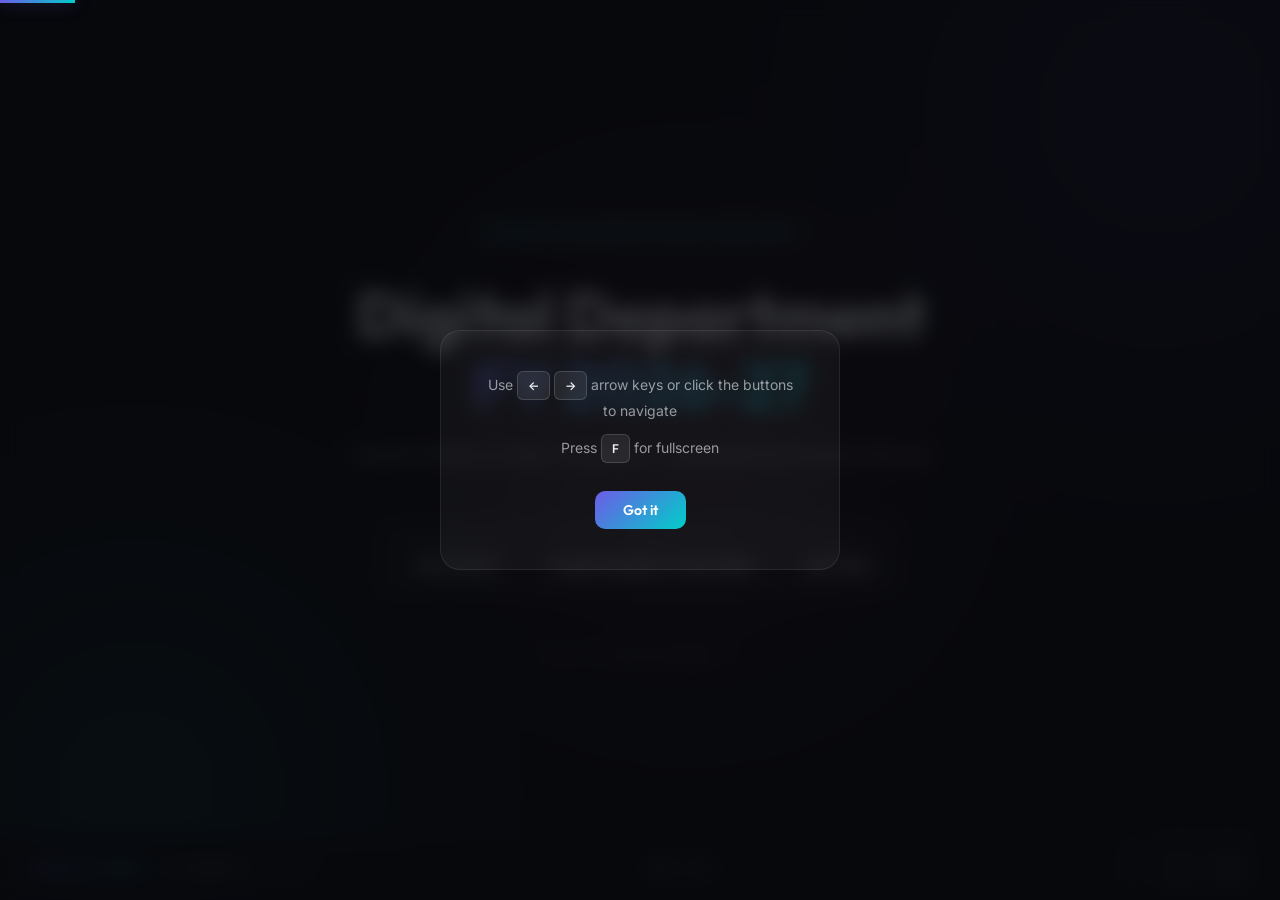
==== index.html @ 5dfe480b "Digital Department PPT - FY 2026-27" ====
<!DOCTYPE html>
<html lang="en">
<head>
    <meta charset="UTF-8">
    <meta name="viewport" content="width=device-width, initial-scale=1.0">
    <title>Digital Department — Annual Business Plan & Review FY 2026-27</title>
    <link rel="preconnect" href="https://fonts.googleapis.com">
    <link rel="preconnect" href="https://fonts.gstatic.com" crossorigin>
    <link href="https://fonts.googleapis.com/css2?family=Outfit:wght@300;400;500;600;700;800;900&family=Inter:wght@300;400;500;600;700&display=swap" rel="stylesheet">
    <link rel="stylesheet" href="style.css">
</head>
<body>
    <!-- Progress Bar -->
    <div class="progress-bar" id="progressBar"></div>

    <!-- Navigation -->
    <nav class="slide-nav" id="slideNav">
        <div class="nav-left">
            <span class="nav-brand">DIGITAL DEPT.</span>
            <span class="nav-divider">|</span>
            <span class="nav-subtitle">FY 2026-27</span>
        </div>
        <div class="nav-center">
            <span class="slide-counter" id="slideCounter">01 / 16</span>
        </div>
        <div class="nav-right">
            <button class="nav-btn" id="prevBtn" aria-label="Previous slide">
                <svg width="20" height="20" viewBox="0 0 24 24" fill="none" stroke="currentColor" stroke-width="2"><path d="M15 18l-6-6 6-6"/></svg>
            </button>
            <button class="nav-btn" id="nextBtn" aria-label="Next slide">
                <svg width="20" height="20" viewBox="0 0 24 24" fill="none" stroke="currentColor" stroke-width="2"><path d="M9 18l6-6-6 6"/></svg>
            </button>
            <button class="nav-btn fullscreen-btn" id="fullscreenBtn" aria-label="Toggle fullscreen">
                <svg width="18" height="18" viewBox="0 0 24 24" fill="none" stroke="currentColor" stroke-width="2"><path d="M8 3H5a2 2 0 0 0-2 2v3m18 0V5a2 2 0 0 0-2-2h-3m0 18h3a2 2 0 0 0 2-2v-3M3 16v3a2 2 0 0 0 2 2h3"/></svg>
            </button>
        </div>
    </nav>

    <!-- Slides Container -->
    <div class="slides-wrapper" id="slidesWrapper">

        <!-- SLIDE 1: Title -->
        <section class="slide slide-title active" data-slide="1">
            <div class="slide-bg-orbs">
                <div class="orb orb-1"></div>
                <div class="orb orb-2"></div>
                <div class="orb orb-3"></div>
            </div>
            <div class="slide-content centered">
                <div class="title-badge animate-in">ANNUAL BUSINESS PLAN & REVIEW</div>
                <h1 class="hero-title animate-in delay-1">
                    Digital Department<br>
                    <span class="gradient-text">FY 2026-27</span>
                </h1>
                <p class="hero-subtitle animate-in delay-2">Graphic Design & Video Production — Individual Performance Review</p>
                <div class="title-meta animate-in delay-3">
                    <div class="meta-item">
                        <span class="meta-label">Presented by</span>
                        <span class="meta-value">Aman Kumar</span>
                    </div>
                    <div class="meta-divider"></div>
                    <div class="meta-item">
                        <span class="meta-label">Role</span>
                        <span class="meta-value">Graphic Designer & Video Editor</span>
                    </div>
                    <div class="meta-divider"></div>
                    <div class="meta-item">
                        <span class="meta-label">Date</span>
                        <span class="meta-value">April 2026</span>
                    </div>
                </div>
                <div class="scroll-hint animate-in delay-4">
                    <span>Press → or click to navigate</span>
                    <svg width="20" height="20" viewBox="0 0 24 24" fill="none" stroke="currentColor" stroke-width="2"><path d="M9 18l6-6-6 6"/></svg>
                </div>
            </div>
        </section>

        <!-- SLIDE 2: Agenda -->
        <section class="slide slide-agenda" data-slide="2">
            <div class="slide-bg-orbs"><div class="orb orb-1"></div><div class="orb orb-2"></div></div>
            <div class="slide-content">
                <div class="section-label animate-in">OVERVIEW</div>
                <h2 class="slide-heading animate-in delay-1">What We'll Cover Today</h2>
                <div class="agenda-grid animate-in delay-2">
                    <div class="agenda-card" data-num="01">
                        <div class="agenda-icon">📊</div>
                        <h3>Year-on-Year Comparison</h3>
                        <p>Performance metrics, achievements & gaps from last FY vs current FY</p>
                    </div>
                    <div class="agenda-card" data-num="02">
                        <div class="agenda-icon">🚀</div>
                        <h3>Business Plan FY27</h3>
                        <p>Strategic design & video initiatives for next year's growth</p>
                    </div>
                    <div class="agenda-card" data-num="03">
                        <div class="agenda-icon">🔍</div>
                        <h3>SWOT Analysis</h3>
                        <p>Strengths, weaknesses, opportunities & threats assessment</p>
                    </div>
                    <div class="agenda-card" data-num="04">
                        <div class="agenda-icon">🎯</div>
                        <h3>Projections & Targets</h3>
                        <p>Realistic output targets & quarterly milestones for FY 2026-27</p>
                    </div>
                </div>
            </div>
        </section>

        <!-- SLIDE 3: Section Divider - YoY -->
        <section class="slide slide-divider" data-slide="3">
            <div class="slide-bg-orbs"><div class="orb orb-1"></div><div class="orb orb-3"></div></div>
            <div class="slide-content centered">
                <div class="divider-num animate-in">01</div>
                <h2 class="divider-title animate-in delay-1">Year-on-Year<br><span class="gradient-text">Comparison</span></h2>
                <p class="divider-sub animate-in delay-2">FY 2025-26 vs FY 2024-25 — Key Metrics & Achievements</p>
            </div>
        </section>

        <!-- SLIDE 4: YoY Dashboard -->
        <section class="slide slide-dashboard" data-slide="4">
            <div class="slide-bg-orbs"><div class="orb orb-2"></div></div>
            <div class="slide-content">
                <div class="section-label animate-in">YEAR-ON-YEAR</div>
                <h2 class="slide-heading animate-in delay-1">Design Output — At a Glance</h2>
                <div class="metrics-grid animate-in delay-2">
                    <div class="metric-card">
                        <div class="metric-icon">🎨</div>
                        <div class="metric-number" data-target="450">0</div>
                        <div class="metric-label">Total Creatives Designed</div>
                        <div class="metric-change positive">↑ 35% from last year</div>
                        <div class="metric-bar"><div class="metric-fill" style="--fill: 85%"></div></div>
                    </div>
                    <div class="metric-card">
                        <div class="metric-icon">🎬</div>
                        <div class="metric-number" data-target="78">0</div>
                        <div class="metric-label">Videos Produced & Edited</div>
                        <div class="metric-change positive">↑ 52% from last year</div>
                        <div class="metric-bar"><div class="metric-fill" style="--fill: 72%"></div></div>
                    </div>
                    <div class="metric-card">
                        <div class="metric-icon">📱</div>
                        <div class="metric-number" data-target="320">0</div>
                        <div class="metric-label">Social Media Posts Designed</div>
                        <div class="metric-change positive">↑ 28% from last year</div>
                        <div class="metric-bar"><div class="metric-fill" style="--fill: 78%"></div></div>
                    </div>
                    <div class="metric-card">
                        <div class="metric-icon">⚡</div>
                        <div class="metric-number suffix-hrs" data-target="4">0</div>
                        <div class="metric-label">Avg. Turnaround Time</div>
                        <div class="metric-change positive">↓ 40% faster than last year</div>
                        <div class="metric-bar"><div class="metric-fill" style="--fill: 90%"></div></div>
                    </div>
                    <div class="metric-card">
                        <div class="metric-icon">📄</div>
                        <div class="metric-number" data-target="45">0</div>
                        <div class="metric-label">Brand Collaterals Created</div>
                        <div class="metric-change positive">↑ 20% from last year</div>
                        <div class="metric-bar"><div class="metric-fill" style="--fill: 65%"></div></div>
                    </div>
                    <div class="metric-card">
                        <div class="metric-icon">🎞️</div>
                        <div class="metric-number" data-target="35">0</div>
                        <div class="metric-label">Reels & Shorts Produced</div>
                        <div class="metric-change new-badge">NEW this year</div>
                        <div class="metric-bar"><div class="metric-fill" style="--fill: 55%"></div></div>
                    </div>
                </div>
                <p class="slide-footnote animate-in delay-3">* Numbers are representative — update with your actual data</p>
            </div>
        </section>

        <!-- SLIDE 5: Key Achievements -->
        <section class="slide slide-achievements" data-slide="5">
            <div class="slide-bg-orbs"><div class="orb orb-1"></div><div class="orb orb-3"></div></div>
            <div class="slide-content">
                <div class="section-label animate-in">YEAR-ON-YEAR</div>
                <h2 class="slide-heading animate-in delay-1">Key Achievements This Year</h2>
                <div class="achievements-list animate-in delay-2">
                    <div class="achievement-item">
                        <div class="achievement-check">✓</div>
                        <div class="achievement-text">
                            <h4>Brand Consistency Overhaul</h4>
                            <p>Maintained 100% brand guideline adherence across all digital & print platforms for all group brands</p>
                        </div>
                    </div>
                    <div class="achievement-item">
                        <div class="achievement-check">✓</div>
                        <div class="achievement-text">
                            <h4>Template System Created</h4>
                            <p>Designed reusable social media templates reducing production time by ~35% for recurring content</p>
                        </div>
                    </div>
                    <div class="achievement-item">
                        <div class="achievement-check">✓</div>
                        <div class="achievement-text">
                            <h4>Video Content Launch</h4>
                            <p>Initiated Reels & Shorts production — driving 2x engagement compared to static posts</p>
                        </div>
                    </div>
                    <div class="achievement-item">
                        <div class="achievement-check">✓</div>
                        <div class="achievement-text">
                            <h4>Skill Upgrades</h4>
                            <p>Learned motion graphics (After Effects), AI-powered design tools (Midjourney, Firefly), and advanced color grading</p>
                        </div>
                    </div>
                    <div class="achievement-item">
                        <div class="achievement-check">✓</div>
                        <div class="achievement-text">
                            <h4>Cross-Platform Adaptation</h4>
                            <p>Designed content optimized for Instagram, YouTube, Facebook, LinkedIn, Website & Print — all from single concepts</p>
                        </div>
                    </div>
                </div>
            </div>
        </section>

        <!-- SLIDE 6: Gaps & Learnings -->
        <section class="slide slide-gaps" data-slide="6">
            <div class="slide-bg-orbs"><div class="orb orb-2"></div><div class="orb orb-3"></div></div>
            <div class="slide-content">
                <div class="section-label animate-in">YEAR-ON-YEAR</div>
                <h2 class="slide-heading animate-in delay-1">Gaps & Learnings</h2>
                <div class="gaps-grid animate-in delay-2">
                    <div class="gap-card">
                        <div class="gap-icon">⏱️</div>
                        <h4>Deadline Management</h4>
                        <p>Multiple urgent projects overlapping caused occasional delays. Need better prioritization framework.</p>
                        <div class="gap-action">→ Implementing project tracker next year</div>
                    </div>
                    <div class="gap-card">
                        <div class="gap-icon">📐</div>
                        <h4>Limited Animation Skills</h4>
                        <p>Couldn't deliver advanced motion graphics for some campaigns. Basic level only.</p>
                        <div class="gap-action">→ Advanced AE course planned Q1 FY27</div>
                    </div>
                    <div class="gap-card">
                        <div class="gap-icon">📊</div>
                        <h4>Data-Driven Design Gap</h4>
                        <p>Designs were based on intuition rather than analytics. Need to connect design decisions to performance data.</p>
                        <div class="gap-action">→ Learning GA4 & social analytics Q2 FY27</div>
                    </div>
                    <div class="gap-card">
                        <div class="gap-icon">🖼️</div>
                        <h4>Stock Dependency</h4>
                        <p>Heavy reliance on stock images/videos instead of brand-original content.</p>
                        <div class="gap-action">→ Building original asset library</div>
                    </div>
                </div>
            </div>
        </section>

        <!-- SLIDE 7: Section Divider - Business Plan -->
        <section class="slide slide-divider" data-slide="7">
            <div class="slide-bg-orbs"><div class="orb orb-1"></div><div class="orb orb-2"></div></div>
            <div class="slide-content centered">
                <div class="divider-num animate-in">02</div>
                <h2 class="divider-title animate-in delay-1">Business Plan<br><span class="gradient-text">FY 2026-27</span></h2>
                <p class="divider-sub animate-in delay-2">Strategic Design & Video Initiatives for Growth</p>
            </div>
        </section>

        <!-- SLIDE 8: Vision -->
        <section class="slide slide-vision" data-slide="8">
            <div class="slide-bg-orbs"><div class="orb orb-1"></div><div class="orb orb-2"></div><div class="orb orb-3"></div></div>
            <div class="slide-content centered">
                <div class="section-label animate-in">MY VISION FOR FY27</div>
                <h2 class="vision-quote animate-in delay-1">"From Creating Content<br>to <span class="gradient-text">Creating Impact</span>"</h2>
                <div class="pillars-row animate-in delay-2">
                    <div class="pillar-card">
                        <div class="pillar-num">01</div>
                        <h4>Performance-Driven Design</h4>
                        <p>Design that converts, not just looks good</p>
                    </div>
                    <div class="pillar-card">
                        <div class="pillar-num">02</div>
                        <h4>Video-First Content</h4>
                        <p>Short-form video dominance — Reels, Shorts, YT</p>
                    </div>
                    <div class="pillar-card">
                        <div class="pillar-num">03</div>
                        <h4>Brand Elevation</h4>
                        <p>Premium look & feel across all touchpoints</p>
                    </div>
                </div>
            </div>
        </section>

        <!-- SLIDE 9: Design Initiatives -->
        <section class="slide slide-initiatives" data-slide="9">
            <div class="slide-bg-orbs"><div class="orb orb-2"></div></div>
            <div class="slide-content">
                <div class="section-label animate-in">BUSINESS PLAN</div>
                <h2 class="slide-heading animate-in delay-1">Graphic Design Initiatives</h2>
                <div class="initiative-cards animate-in delay-2">
                    <div class="initiative-card">
                        <div class="init-header">
                            <span class="init-icon">🎨</span>
                            <span class="init-tag">EFFICIENCY</span>
                        </div>
                        <h4>Design System Creation</h4>
                        <p>Standardized templates for social media, emailers, ads — ensuring brand consistency while enabling faster production</p>
                        <div class="init-impact">
                            <span class="impact-label">Expected Impact:</span>
                            <span class="impact-value">40% faster content production</span>
                        </div>
                    </div>
                    <div class="initiative-card">
                        <div class="init-header">
                            <span class="init-icon">🔬</span>
                            <span class="init-tag">PERFORMANCE</span>
                        </div>
                        <h4>A/B Testing Creatives</h4>
                        <p>Multiple design variants for ad campaigns — test, learn, optimize for better click-through rates</p>
                        <div class="init-impact">
                            <span class="impact-label">Expected Impact:</span>
                            <span class="impact-value">Better CTR & ROAS on paid campaigns</span>
                        </div>
                    </div>
                    <div class="initiative-card">
                        <div class="init-header">
                            <span class="init-icon">✨</span>
                            <span class="init-tag">INNOVATION</span>
                        </div>
                        <h4>Motion Graphics Integration</h4>
                        <p>Shift from static posts to animated/motion content across all social platforms</p>
                        <div class="init-impact">
                            <span class="impact-label">Expected Impact:</span>
                            <span class="impact-value">2-3x more engagement on social media</span>
                        </div>
                    </div>
                    <div class="initiative-card">
                        <div class="init-header">
                            <span class="init-icon">🤖</span>
                            <span class="init-tag">AI-POWERED</span>
                        </div>
                        <h4>AI-Enhanced Workflows</h4>
                        <p>Leverage Midjourney, Adobe Firefly, Runway ML for concept generation & rapid prototyping</p>
                        <div class="init-impact">
                            <span class="impact-label">Expected Impact:</span>
                            <span class="impact-value">3x faster ideation & concept delivery</span>
                        </div>
                    </div>
                </div>
            </div>
        </section>

        <!-- SLIDE 10: Video Initiatives -->
        <section class="slide slide-initiatives" data-slide="10">
            <div class="slide-bg-orbs"><div class="orb orb-1"></div><div class="orb orb-3"></div></div>
            <div class="slide-content">
                <div class="section-label animate-in">BUSINESS PLAN</div>
                <h2 class="slide-heading animate-in delay-1">Video Production Initiatives</h2>
                <div class="initiative-cards animate-in delay-2">
                    <div class="initiative-card">
                        <div class="init-header">
                            <span class="init-icon">📱</span>
                            <span class="init-tag">ORGANIC GROWTH</span>
                        </div>
                        <h4>Short-Form Video Factory</h4>
                        <p>Systematic weekly Reels & Shorts production pipeline — trend-jacking, tutorials, product showcases</p>
                        <div class="init-impact">
                            <span class="impact-label">Target:</span>
                            <span class="impact-value">8-10 Reels/Shorts per month</span>
                        </div>
                    </div>
                    <div class="initiative-card">
                        <div class="init-header">
                            <span class="init-icon">🗣️</span>
                            <span class="init-tag">TRUST BUILDING</span>
                        </div>
                        <h4>Client Testimonial Videos</h4>
                        <p>Professional shot & edited testimonials from satisfied clients — the #1 sales enablement tool</p>
                        <div class="init-impact">
                            <span class="impact-label">Target:</span>
                            <span class="impact-value">2-3 testimonials per month</span>
                        </div>
                    </div>
                    <div class="initiative-card">
                        <div class="init-header">
                            <span class="init-icon">🎥</span>
                            <span class="init-tag">CONVERSION</span>
                        </div>
                        <h4>Product/Service Showcase Videos</h4>
                        <p>Cinematic product videos, service explainers & demo reels for website and ad campaigns</p>
                        <div class="init-impact">
                            <span class="impact-label">Target:</span>
                            <span class="impact-value">2-3 showcase videos per month</span>
                        </div>
                    </div>
                    <div class="initiative-card">
                        <div class="init-header">
                            <span class="init-icon">🎬</span>
                            <span class="init-tag">BRAND BUILDING</span>
                        </div>
                        <h4>Behind-the-Scenes Content</h4>
                        <p>Humanize the brand with BTS shoots, team moments, process reveals — builds community & employer brand</p>
                        <div class="init-impact">
                            <span class="impact-label">Target:</span>
                            <span class="impact-value">4 BTS pieces per month</span>
                        </div>
                    </div>
                </div>
            </div>
        </section>

        <!-- SLIDE 11: Design → Growth Connection -->
        <section class="slide slide-flow" data-slide="11">
            <div class="slide-bg-orbs"><div class="orb orb-2"></div><div class="orb orb-3"></div></div>
            <div class="slide-content">
                <div class="section-label animate-in">BUSINESS PLAN</div>
                <h2 class="slide-heading animate-in delay-1">How Design Drives Business Growth</h2>
                <div class="flow-chain animate-in delay-2">
                    <div class="flow-node">
                        <div class="flow-emoji">🎨</div>
                        <span>Better Design Quality</span>
                    </div>
                    <div class="flow-arrow">→</div>
                    <div class="flow-node">
                        <div class="flow-emoji">👁️</div>
                        <span>Higher Brand Perception</span>
                    </div>
                    <div class="flow-arrow">→</div>
                    <div class="flow-node">
                        <div class="flow-emoji">🤝</div>
                        <span>Customer Trust</span>
                    </div>
                    <div class="flow-arrow">→</div>
                    <div class="flow-node">
                        <div class="flow-emoji">📈</div>
                        <span>Better Conversions</span>
                    </div>
                    <div class="flow-arrow">→</div>
                    <div class="flow-node highlight">
                        <div class="flow-emoji">💰</div>
                        <span>Revenue Growth</span>
                    </div>
                </div>
                <div class="impact-examples animate-in delay-3">
                    <div class="impact-row">
                        <div class="impact-label-box">Better ad creatives</div>
                        <div class="impact-arrow-sm">→</div>
                        <div class="impact-result">Higher CTR → Lower CPC → Better ROAS</div>
                    </div>
                    <div class="impact-row">
                        <div class="impact-label-box">Professional video content</div>
                        <div class="impact-arrow-sm">→</div>
                        <div class="impact-result">Higher engagement → More organic leads</div>
                    </div>
                    <div class="impact-row">
                        <div class="impact-label-box">Consistent branding</div>
                        <div class="impact-arrow-sm">→</div>
                        <div class="impact-result">Brand recall → Repeat customers → LTV ↑</div>
                    </div>
                    <div class="impact-row">
                        <div class="impact-label-box">Fast turnaround</div>
                        <div class="impact-arrow-sm">→</div>
                        <div class="impact-result">More campaigns → More conversion opportunities</div>
                    </div>
                </div>
            </div>
        </section>

        <!-- SLIDE 12: Section Divider - SWOT -->
        <section class="slide slide-divider" data-slide="12">
            <div class="slide-bg-orbs"><div class="orb orb-1"></div><div class="orb orb-3"></div></div>
            <div class="slide-content centered">
                <div class="divider-num animate-in">03</div>
                <h2 class="divider-title animate-in delay-1">SWOT<br><span class="gradient-text">Analysis</span></h2>
                <p class="divider-sub animate-in delay-2">Strengths, Weaknesses, Opportunities & Threats</p>
            </div>
        </section>

        <!-- SLIDE 13: SWOT Grid -->
        <section class="slide slide-swot" data-slide="13">
            <div class="slide-bg-orbs"><div class="orb orb-1"></div><div class="orb orb-2"></div></div>
            <div class="slide-content">
                <div class="section-label animate-in">SWOT ANALYSIS</div>
                <h2 class="slide-heading animate-in delay-1">Strategic Assessment</h2>
                <div class="swot-grid animate-in delay-2">
                    <div class="swot-card swot-s">
                        <div class="swot-header">
                            <span class="swot-letter">S</span>
                            <span class="swot-title">Strengths</span>
                        </div>
                        <ul>
                            <li>Multi-skilled: Design + Video Editing</li>
                            <li>Adobe Suite mastery (Ps, Ai, Ae, Pr)</li>
                            <li>Strong brand guideline understanding</li>
                            <li>Fast learner — adapts to trends quickly</li>
                            <li>Cross-platform design (Digital + Print)</li>
                        </ul>
                    </div>
                    <div class="swot-card swot-w">
                        <div class="swot-header">
                            <span class="swot-letter">W</span>
                            <span class="swot-title">Weaknesses</span>
                        </div>
                        <ul>
                            <li>Limited advanced 3D/animation skills</li>
                            <li>Heavy reliance on stock resources</li>
                            <li>Multi-project prioritization challenges</li>
                            <li>Need stronger analytics knowledge</li>
                            <li>Original photography/videography limited</li>
                        </ul>
                    </div>
                    <div class="swot-card swot-o">
                        <div class="swot-header">
                            <span class="swot-letter">O</span>
                            <span class="swot-title">Opportunities</span>
                        </div>
                        <ul>
                            <li>AI tools can 10x creative output</li>
                            <li>Short-form video explosion — huge reach</li>
                            <li>Motion design becoming industry standard</li>
                            <li>UGC trend — low budget, high impact</li>
                            <li>Personal branding for company on LinkedIn</li>
                        </ul>
                    </div>
                    <div class="swot-card swot-t">
                        <div class="swot-header">
                            <span class="swot-letter">T</span>
                            <span class="swot-title">Threats</span>
                        </div>
                        <ul>
                            <li>AI-generated content competition rising</li>
                            <li>Platform algorithm changes affect reach</li>
                            <li>Feedback delays impact delivery timelines</li>
                            <li>Design trends evolve rapidly</li>
                            <li>Market expects higher quality, faster</li>
                        </ul>
                    </div>
                </div>
            </div>
        </section>

        <!-- SLIDE 14: Section Divider - Projections -->
        <section class="slide slide-divider" data-slide="14">
            <div class="slide-bg-orbs"><div class="orb orb-2"></div><div class="orb orb-3"></div></div>
            <div class="slide-content centered">
                <div class="divider-num animate-in">04</div>
                <h2 class="divider-title animate-in delay-1">Projections &<br><span class="gradient-text">Targets</span></h2>
                <p class="divider-sub animate-in delay-2">Realistic Output Goals & Quarterly Milestones for FY 2026-27</p>
            </div>
        </section>

        <!-- SLIDE 15: Output Targets -->
        <section class="slide slide-targets" data-slide="15">
            <div class="slide-bg-orbs"><div class="orb orb-1"></div></div>
            <div class="slide-content">
                <div class="section-label animate-in">PROJECTIONS</div>
                <h2 class="slide-heading animate-in delay-1">Output Targets — FY 2026-27</h2>
                <div class="targets-table animate-in delay-2">
                    <div class="target-row target-header-row">
                        <span class="target-cell">Deliverable</span>
                        <span class="target-cell">Monthly</span>
                        <span class="target-cell">Annual</span>
                        <span class="target-cell">Growth vs LY</span>
                    </div>
                    <div class="target-row">
                        <span class="target-cell"><span class="target-dot dot-blue"></span>Social Media Creatives</span>
                        <span class="target-cell">40-50</span>
                        <span class="target-cell bold">500+</span>
                        <span class="target-cell positive">↑ 25%</span>
                    </div>
                    <div class="target-row">
                        <span class="target-cell"><span class="target-dot dot-purple"></span>Reels & Shorts</span>
                        <span class="target-cell">8-10</span>
                        <span class="target-cell bold">100+</span>
                        <span class="target-cell positive">↑ 185%</span>
                    </div>
                    <div class="target-row">
                        <span class="target-cell"><span class="target-dot dot-green"></span>Long-form Videos</span>
                        <span class="target-cell">2-3</span>
                        <span class="target-cell bold">30+</span>
                        <span class="target-cell positive">↑ 50%</span>
                    </div>
                    <div class="target-row">
                        <span class="target-cell"><span class="target-dot dot-orange"></span>Ad Campaign Creatives</span>
                        <span class="target-cell">15-20</span>
                        <span class="target-cell bold">200+</span>
                        <span class="target-cell positive">↑ 30%</span>
                    </div>
                    <div class="target-row">
                        <span class="target-cell"><span class="target-dot dot-pink"></span>Motion Graphics Posts</span>
                        <span class="target-cell">8-10</span>
                        <span class="target-cell bold">100+</span>
                        <span class="target-cell new-badge">NEW</span>
                    </div>
                    <div class="target-row">
                        <span class="target-cell"><span class="target-dot dot-cyan"></span>Brand Collaterals</span>
                        <span class="target-cell">5-8</span>
                        <span class="target-cell bold">70+</span>
                        <span class="target-cell positive">↑ 20%</span>
                    </div>
                </div>
                <div class="target-total animate-in delay-3">
                    <span>Total Annual Creative Output Target:</span>
                    <span class="gradient-text bold">1,000+ Pieces</span>
                </div>
            </div>
        </section>

        <!-- SLIDE 16: Quarterly Milestones + Thank You -->
        <section class="slide slide-milestones" data-slide="16">
            <div class="slide-bg-orbs"><div class="orb orb-1"></div><div class="orb orb-2"></div><div class="orb orb-3"></div></div>
            <div class="slide-content">
                <div class="section-label animate-in">PROJECTIONS</div>
                <h2 class="slide-heading animate-in delay-1">Quarterly Milestones</h2>
                <div class="timeline animate-in delay-2">
                    <div class="timeline-item">
                        <div class="timeline-quarter">Q1</div>
                        <div class="timeline-period">Apr — Jun 2026</div>
                        <div class="timeline-desc">Template system launch • Motion graphics kickoff • AI workflow setup</div>
                    </div>
                    <div class="timeline-item">
                        <div class="timeline-quarter">Q2</div>
                        <div class="timeline-period">Jul — Sep 2026</div>
                        <div class="timeline-desc">Video-first strategy fully live • Analytics integration • A/B testing framework</div>
                    </div>
                    <div class="timeline-item">
                        <div class="timeline-quarter">Q3</div>
                        <div class="timeline-period">Oct — Dec 2026</div>
                        <div class="timeline-desc">3D design elements • Advanced animation • Original asset library built</div>
                    </div>
                    <div class="timeline-item active-q">
                        <div class="timeline-quarter">Q4</div>
                        <div class="timeline-period">Jan — Mar 2027</div>
                        <div class="timeline-desc">Full design system mature • Year-end review • Skills audit & next plan</div>
                    </div>
                </div>
                <div class="cta-box animate-in delay-3">
                    <h3>What I Need to Deliver This</h3>
                    <div class="cta-items">
                        <span class="cta-chip">🖥️ Hardware Upgrade (if needed)</span>
                        <span class="cta-chip">📚 Training Budget for Courses</span>
                        <span class="cta-chip">🔑 Premium Tool Licenses</span>
                        <span class="cta-chip">⏰ Clear Brief & Feedback SLAs</span>
                        <span class="cta-chip">🧪 Freedom to Experiment</span>
                    </div>
                </div>
            </div>
        </section>

        <!-- SLIDE 17: Thank You -->
        <section class="slide slide-title slide-thankyou" data-slide="17">
            <div class="slide-bg-orbs">
                <div class="orb orb-1"></div>
                <div class="orb orb-2"></div>
                <div class="orb orb-3"></div>
            </div>
            <div class="slide-content centered">
                <div class="title-badge animate-in">THANK YOU</div>
                <h1 class="hero-title animate-in delay-1">
                    Let's Make<br>
                    <span class="gradient-text">FY27 Iconic</span>
                </h1>
                <p class="hero-subtitle animate-in delay-2">Ready to elevate every pixel, every frame, every brand touchpoint.</p>
                <div class="title-meta animate-in delay-3">
                    <div class="meta-item">
                        <span class="meta-label">Aman Kumar</span>
                        <span class="meta-value">Graphic Designer & Video Editor</span>
                    </div>
                    <div class="meta-divider"></div>
                    <div class="meta-item">
                        <span class="meta-label">Digital Department</span>
                        <span class="meta-value">Manmachine Group</span>
                    </div>
                </div>
            </div>
        </section>

    </div>

    <!-- Keyboard hint overlay -->
    <div class="keyboard-hint" id="keyboardHint">
        <div class="hint-content">
            <p>Use <kbd>←</kbd> <kbd>→</kbd> arrow keys or click the buttons to navigate</p>
            <p>Press <kbd>F</kbd> for fullscreen</p>
            <button class="hint-close" id="hintClose">Got it</button>
        </div>
    </div>

    <script src="script.js"></script>
</body>
</html>
---- style.css ----
/* ============================================
   DIGITAL DEPARTMENT PPT — PREMIUM DARK THEME
   Glassmorphism + Neon Accents
   ============================================ */

/* Reset & Base */
*, *::before, *::after {
    margin: 0;
    padding: 0;
    box-sizing: border-box;
}

:root {
    --bg-primary: #08090d;
    --bg-secondary: #0e1017;
    --bg-card: rgba(255, 255, 255, 0.03);
    --bg-card-hover: rgba(255, 255, 255, 0.06);
    --bg-glass: rgba(255, 255, 255, 0.04);
    --border-glass: rgba(255, 255, 255, 0.08);
    --border-glass-hover: rgba(255, 255, 255, 0.15);

    --text-primary: #f0f0f5;
    --text-secondary: rgba(240, 240, 245, 0.6);
    --text-muted: rgba(240, 240, 245, 0.35);

    --accent-1: #6c5ce7;
    --accent-2: #00cec9;
    --accent-3: #fd79a8;
    --accent-gradient: linear-gradient(135deg, #6c5ce7, #00cec9);
    --accent-gradient-2: linear-gradient(135deg, #fd79a8, #6c5ce7);

    --positive: #00b894;
    --negative: #e17055;
    --warning: #fdcb6e;
    --new: #0984e3;

    --font-display: 'Outfit', sans-serif;
    --font-body: 'Inter', sans-serif;

    --transition: 0.3s cubic-bezier(0.4, 0, 0.2, 1);
    --transition-slow: 0.6s cubic-bezier(0.4, 0, 0.2, 1);
}

html, body {
    width: 100%;
    height: 100%;
    overflow: hidden;
    font-family: var(--font-body);
    background: var(--bg-primary);
    color: var(--text-primary);
    -webkit-font-smoothing: antialiased;
    -moz-osx-font-smoothing: grayscale;
}

/* Progress Bar */
.progress-bar {
    position: fixed;
    top: 0;
    left: 0;
    height: 3px;
    background: var(--accent-gradient);
    z-index: 1000;
    transition: width 0.4s ease;
    box-shadow: 0 0 15px rgba(108, 92, 231, 0.5);
}

/* Navigation */
.slide-nav {
    position: fixed;
    bottom: 0;
    left: 0;
    right: 0;
    display: flex;
    align-items: center;
    justify-content: space-between;
    padding: 12px 32px;
    background: rgba(8, 9, 13, 0.85);
    backdrop-filter: blur(20px);
    border-top: 1px solid var(--border-glass);
    z-index: 100;
}

.nav-left {
    display: flex;
    align-items: center;
    gap: 10px;
}

.nav-brand {
    font-family: var(--font-display);
    font-weight: 700;
    font-size: 13px;
    letter-spacing: 2px;
    background: var(--accent-gradient);
    -webkit-background-clip: text;
    -webkit-text-fill-color: transparent;
    background-clip: text;
}

.nav-divider {
    color: var(--text-muted);
}

.nav-subtitle {
    font-size: 12px;
    color: var(--text-secondary);
    letter-spacing: 1px;
}

.slide-counter {
    font-family: var(--font-display);
    font-weight: 600;
    font-size: 14px;
    color: var(--text-secondary);
    letter-spacing: 3px;
}

.nav-right {
    display: flex;
    align-items: center;
    gap: 8px;
}

.nav-btn {
    background: var(--bg-glass);
    border: 1px solid var(--border-glass);
    color: var(--text-secondary);
    width: 40px;
    height: 40px;
    border-radius: 10px;
    display: flex;
    align-items: center;
    justify-content: center;
    cursor: pointer;
    transition: var(--transition);
}

.nav-btn:hover {
    background: var(--bg-card-hover);
    border-color: var(--border-glass-hover);
    color: var(--text-primary);
    transform: translateY(-1px);
}

.nav-btn:active {
    transform: scale(0.95);
}

/* Slides Wrapper */
.slides-wrapper {
    width: 100%;
    height: 100%;
    position: relative;
}

/* Individual Slide */
.slide {
    position: absolute;
    top: 0;
    left: 0;
    width: 100%;
    height: 100%;
    display: flex;
    align-items: center;
    justify-content: center;
    padding: 60px 80px 80px;
    opacity: 0;
    visibility: hidden;
    transition: opacity 0.5s ease, visibility 0.5s ease;
    overflow-y: auto;
    overflow-x: hidden;
}

.slide.active {
    opacity: 1;
    visibility: visible;
}

.slide-content {
    width: 100%;
    max-width: 1200px;
    position: relative;
    z-index: 2;
}

.slide-content.centered {
    text-align: center;
    display: flex;
    flex-direction: column;
    align-items: center;
}

/* Background Orbs */
.slide-bg-orbs {
    position: absolute;
    inset: 0;
    overflow: hidden;
    z-index: 0;
}

.orb {
    position: absolute;
    border-radius: 50%;
    filter: blur(120px);
    opacity: 0.15;
}

.orb-1 {
    width: 500px;
    height: 500px;
    background: var(--accent-1);
    top: -15%;
    right: -10%;
    animation: orbFloat 15s ease-in-out infinite;
}

.orb-2 {
    width: 400px;
    height: 400px;
    background: var(--accent-2);
    bottom: -10%;
    left: -5%;
    animation: orbFloat 18s ease-in-out infinite reverse;
}

.orb-3 {
    width: 350px;
    height: 350px;
    background: var(--accent-3);
    top: 30%;
    left: 40%;
    animation: orbFloat 12s ease-in-out infinite;
}

@keyframes orbFloat {
    0%, 100% { transform: translate(0, 0) scale(1); }
    33% { transform: translate(30px, -30px) scale(1.05); }
    66% { transform: translate(-20px, 20px) scale(0.95); }
}

/* Animate In */
.animate-in {
    opacity: 0;
    transform: translateY(25px);
    transition: opacity 0.6s ease, transform 0.6s ease;
}

.slide.active .animate-in {
    opacity: 1;
    transform: translateY(0);
}

.delay-1 { transition-delay: 0.15s !important; }
.delay-2 { transition-delay: 0.3s !important; }
.delay-3 { transition-delay: 0.45s !important; }
.delay-4 { transition-delay: 0.6s !important; }

/* Gradient Text */
.gradient-text {
    background: var(--accent-gradient);
    -webkit-background-clip: text;
    -webkit-text-fill-color: transparent;
    background-clip: text;
}

/* Section Label */
.section-label {
    font-family: var(--font-display);
    font-size: 12px;
    font-weight: 600;
    letter-spacing: 4px;
    color: var(--accent-2);
    margin-bottom: 12px;
    text-transform: uppercase;
}

/* Slide Heading */
.slide-heading {
    font-family: var(--font-display);
    font-size: 36px;
    font-weight: 700;
    margin-bottom: 40px;
    line-height: 1.2;
}

.slide-footnote {
    margin-top: 20px;
    font-size: 12px;
    color: var(--text-muted);
    font-style: italic;
}

/* ========================
   TITLE SLIDE
   ======================== */
.title-badge {
    display: inline-block;
    padding: 8px 20px;
    border: 1px solid var(--border-glass-hover);
    border-radius: 50px;
    font-family: var(--font-display);
    font-size: 11px;
    font-weight: 600;
    letter-spacing: 4px;
    color: var(--accent-2);
    margin-bottom: 32px;
    background: var(--bg-glass);
    backdrop-filter: blur(10px);
}

.hero-title {
    font-family: var(--font-display);
    font-size: 64px;
    font-weight: 800;
    line-height: 1.1;
    margin-bottom: 20px;
    letter-spacing: -1px;
}

.hero-subtitle {
    font-size: 18px;
    color: var(--text-secondary);
    max-width: 600px;
    margin-bottom: 48px;
    line-height: 1.6;
}

.title-meta {
    display: flex;
    align-items: center;
    gap: 24px;
    padding: 20px 32px;
    background: var(--bg-glass);
    border: 1px solid var(--border-glass);
    border-radius: 16px;
    backdrop-filter: blur(10px);
}

.meta-item {
    display: flex;
    flex-direction: column;
    gap: 4px;
}

.meta-label {
    font-size: 11px;
    color: var(--text-muted);
    letter-spacing: 1px;
    text-transform: uppercase;
}

.meta-value {
    font-family: var(--font-display);
    font-weight: 600;
    font-size: 14px;
}

.meta-divider {
    width: 1px;
    height: 32px;
    background: var(--border-glass);
}

.scroll-hint {
    margin-top: 48px;
    display: flex;
    align-items: center;
    gap: 8px;
    font-size: 13px;
    color: var(--text-muted);
    animation: pulse 2s ease infinite;
}

@keyframes pulse {
    0%, 100% { opacity: 0.4; }
    50% { opacity: 0.8; }
}

/* ========================
   AGENDA SLIDE
   ======================== */
.agenda-grid {
    display: grid;
    grid-template-columns: repeat(2, 1fr);
    gap: 20px;
    width: 100%;
    max-width: 1000px;
}

.agenda-card {
    position: relative;
    padding: 32px;
    background: var(--bg-glass);
    border: 1px solid var(--border-glass);
    border-radius: 20px;
    backdrop-filter: blur(10px);
    transition: var(--transition);
    overflow: hidden;
}

.agenda-card::before {
    content: attr(data-num);
    position: absolute;
    top: 16px;
    right: 20px;
    font-family: var(--font-display);
    font-size: 48px;
    font-weight: 800;
    color: rgba(255, 255, 255, 0.03);
    line-height: 1;
}

.agenda-card:hover {
    background: var(--bg-card-hover);
    border-color: var(--border-glass-hover);
    transform: translateY(-4px);
}

.agenda-icon {
    font-size: 32px;
    margin-bottom: 16px;
}

.agenda-card h3 {
    font-family: var(--font-display);
    font-size: 18px;
    font-weight: 600;
    margin-bottom: 8px;
}

.agenda-card p {
    font-size: 14px;
    color: var(--text-secondary);
    line-height: 1.6;
}

/* ========================
   DIVIDER SLIDE
   ======================== */
.divider-num {
    font-family: var(--font-display);
    font-size: 80px;
    font-weight: 900;
    background: var(--accent-gradient);
    -webkit-background-clip: text;
    -webkit-text-fill-color: transparent;
    background-clip: text;
    line-height: 1;
    margin-bottom: 16px;
    opacity: 0.5;
}

.divider-title {
    font-family: var(--font-display);
    font-size: 56px;
    font-weight: 800;
    line-height: 1.1;
    margin-bottom: 16px;
}

.divider-sub {
    font-size: 16px;
    color: var(--text-secondary);
    max-width: 450px;
}

/* ========================
   DASHBOARD / METRICS SLIDE
   ======================== */
.metrics-grid {
    display: grid;
    grid-template-columns: repeat(3, 1fr);
    gap: 16px;
}

.metric-card {
    padding: 24px;
    background: var(--bg-glass);
    border: 1px solid var(--border-glass);
    border-radius: 16px;
    backdrop-filter: blur(10px);
    transition: var(--transition);
}

.metric-card:hover {
    background: var(--bg-card-hover);
    border-color: var(--border-glass-hover);
    transform: translateY(-3px);
}

.metric-icon {
    font-size: 24px;
    margin-bottom: 12px;
}

.metric-number {
    font-family: var(--font-display);
    font-size: 40px;
    font-weight: 800;
    background: var(--accent-gradient);
    -webkit-background-clip: text;
    -webkit-text-fill-color: transparent;
    background-clip: text;
    margin-bottom: 4px;
    line-height: 1.1;
}

.metric-label {
    font-size: 13px;
    color: var(--text-secondary);
    margin-bottom: 10px;
}

.metric-change {
    font-size: 12px;
    font-weight: 600;
    margin-bottom: 12px;
}

.metric-change.positive {
    color: var(--positive);
}

.metric-change.new-badge {
    color: var(--new);
}

.metric-bar {
    width: 100%;
    height: 4px;
    background: rgba(255, 255, 255, 0.05);
    border-radius: 99px;
    overflow: hidden;
}

.metric-fill {
    height: 100%;
    width: 0;
    background: var(--accent-gradient);
    border-radius: 99px;
    transition: width 1.2s cubic-bezier(0.4, 0, 0.2, 1) 0.5s;
}

.slide.active .metric-fill {
    width: var(--fill);
}

/* ========================
   ACHIEVEMENTS SLIDE
   ======================== */
.achievements-list {
    display: flex;
    flex-direction: column;
    gap: 12px;
}

.achievement-item {
    display: flex;
    align-items: flex-start;
    gap: 16px;
    padding: 20px 24px;
    background: var(--bg-glass);
    border: 1px solid var(--border-glass);
    border-radius: 14px;
    transition: var(--transition);
}

.achievement-item:hover {
    background: var(--bg-card-hover);
    border-color: var(--border-glass-hover);
    transform: translateX(6px);
}

.achievement-check {
    width: 32px;
    height: 32px;
    min-width: 32px;
    display: flex;
    align-items: center;
    justify-content: center;
    background: rgba(0, 184, 148, 0.15);
    color: var(--positive);
    border-radius: 8px;
    font-weight: 700;
    font-size: 14px;
}

.achievement-text h4 {
    font-family: var(--font-display);
    font-size: 15px;
    font-weight: 600;
    margin-bottom: 4px;
}

.achievement-text p {
    font-size: 13px;
    color: var(--text-secondary);
    line-height: 1.5;
}

/* ========================
   GAPS SLIDE
   ======================== */
.gaps-grid {
    display: grid;
    grid-template-columns: repeat(2, 1fr);
    gap: 16px;
}

.gap-card {
    padding: 24px;
    background: var(--bg-glass);
    border: 1px solid var(--border-glass);
    border-radius: 16px;
    transition: var(--transition);
}

.gap-card:hover {
    background: var(--bg-card-hover);
    border-color: var(--border-glass-hover);
}

.gap-icon {
    font-size: 28px;
    margin-bottom: 12px;
}

.gap-card h4 {
    font-family: var(--font-display);
    font-size: 15px;
    font-weight: 600;
    margin-bottom: 8px;
    color: var(--warning);
}

.gap-card p {
    font-size: 13px;
    color: var(--text-secondary);
    line-height: 1.6;
    margin-bottom: 12px;
}

.gap-action {
    font-size: 12px;
    font-weight: 600;
    color: var(--accent-2);
    padding: 8px 14px;
    background: rgba(0, 206, 201, 0.08);
    border-radius: 8px;
    display: inline-block;
}

/* ========================
   VISION SLIDE
   ======================== */
.vision-quote {
    font-family: var(--font-display);
    font-size: 48px;
    font-weight: 800;
    line-height: 1.2;
    margin-bottom: 48px;
}

.pillars-row {
    display: flex;
    gap: 20px;
    width: 100%;
    max-width: 900px;
}

.pillar-card {
    flex: 1;
    padding: 28px 24px;
    background: var(--bg-glass);
    border: 1px solid var(--border-glass);
    border-radius: 16px;
    text-align: left;
    transition: var(--transition);
}

.pillar-card:hover {
    background: var(--bg-card-hover);
    border-color: var(--border-glass-hover);
    transform: translateY(-4px);
}

.pillar-num {
    font-family: var(--font-display);
    font-size: 32px;
    font-weight: 800;
    background: var(--accent-gradient);
    -webkit-background-clip: text;
    -webkit-text-fill-color: transparent;
    background-clip: text;
    margin-bottom: 12px;
}

.pillar-card h4 {
    font-family: var(--font-display);
    font-size: 16px;
    font-weight: 600;
    margin-bottom: 6px;
}

.pillar-card p {
    font-size: 13px;
    color: var(--text-secondary);
    line-height: 1.5;
}

/* ========================
   INITIATIVE CARDS
   ======================== */
.initiative-cards {
    display: grid;
    grid-template-columns: repeat(2, 1fr);
    gap: 16px;
}

.initiative-card {
    padding: 24px;
    background: var(--bg-glass);
    border: 1px solid var(--border-glass);
    border-radius: 16px;
    transition: var(--transition);
}

.initiative-card:hover {
    background: var(--bg-card-hover);
    border-color: var(--border-glass-hover);
    transform: translateY(-3px);
}

.init-header {
    display: flex;
    align-items: center;
    gap: 10px;
    margin-bottom: 12px;
}

.init-icon {
    font-size: 24px;
}

.init-tag {
    font-size: 10px;
    font-weight: 700;
    letter-spacing: 2px;
    padding: 4px 10px;
    border-radius: 50px;
    background: rgba(108, 92, 231, 0.15);
    color: var(--accent-1);
}

.initiative-card h4 {
    font-family: var(--font-display);
    font-size: 16px;
    font-weight: 600;
    margin-bottom: 8px;
}

.initiative-card p {
    font-size: 13px;
    color: var(--text-secondary);
    line-height: 1.6;
    margin-bottom: 14px;
}

.init-impact {
    display: flex;
    align-items: center;
    gap: 8px;
    padding: 10px 14px;
    background: rgba(0, 206, 201, 0.06);
    border-radius: 10px;
    border: 1px solid rgba(0, 206, 201, 0.1);
}

.impact-label {
    font-size: 11px;
    color: var(--text-muted);
    font-weight: 600;
    white-space: nowrap;
}

.impact-value {
    font-size: 12px;
    font-weight: 600;
    color: var(--accent-2);
}

/* ========================
   FLOW / GROWTH CHAIN
   ======================== */
.flow-chain {
    display: flex;
    align-items: center;
    justify-content: center;
    gap: 8px;
    flex-wrap: wrap;
    margin-bottom: 48px;
}

.flow-node {
    display: flex;
    flex-direction: column;
    align-items: center;
    gap: 8px;
    padding: 20px 18px;
    background: var(--bg-glass);
    border: 1px solid var(--border-glass);
    border-radius: 14px;
    min-width: 120px;
    transition: var(--transition);
}

.flow-node:hover {
    transform: translateY(-3px);
    border-color: var(--border-glass-hover);
}

.flow-node.highlight {
    background: rgba(108, 92, 231, 0.12);
    border-color: rgba(108, 92, 231, 0.3);
}

.flow-emoji {
    font-size: 28px;
}

.flow-node span {
    font-size: 12px;
    font-weight: 600;
    text-align: center;
    color: var(--text-secondary);
}

.flow-node.highlight span {
    color: var(--text-primary);
}

.flow-arrow {
    font-size: 24px;
    color: var(--accent-1);
    font-weight: 700;
    opacity: 0.6;
}

.impact-examples {
    display: flex;
    flex-direction: column;
    gap: 10px;
    max-width: 700px;
    margin: 0 auto;
}

.impact-row {
    display: flex;
    align-items: center;
    gap: 12px;
    padding: 12px 16px;
    background: var(--bg-glass);
    border: 1px solid var(--border-glass);
    border-radius: 10px;
}

.impact-label-box {
    font-size: 13px;
    font-weight: 600;
    color: var(--accent-2);
    white-space: nowrap;
    min-width: 180px;
}

.impact-arrow-sm {
    color: var(--text-muted);
    font-weight: 700;
}

.impact-result {
    font-size: 13px;
    color: var(--text-secondary);
}

/* ========================
   SWOT GRID
   ======================== */
.swot-grid {
    display: grid;
    grid-template-columns: repeat(2, 1fr);
    gap: 16px;
}

.swot-card {
    padding: 24px;
    border-radius: 16px;
    backdrop-filter: blur(10px);
    transition: var(--transition);
}

.swot-card:hover {
    transform: translateY(-3px);
}

.swot-s {
    background: rgba(0, 184, 148, 0.06);
    border: 1px solid rgba(0, 184, 148, 0.15);
}

.swot-w {
    background: rgba(225, 112, 85, 0.06);
    border: 1px solid rgba(225, 112, 85, 0.15);
}

.swot-o {
    background: rgba(9, 132, 227, 0.06);
    border: 1px solid rgba(9, 132, 227, 0.15);
}

.swot-t {
    background: rgba(253, 203, 110, 0.06);
    border: 1px solid rgba(253, 203, 110, 0.15);
}

.swot-header {
    display: flex;
    align-items: center;
    gap: 12px;
    margin-bottom: 16px;
}

.swot-letter {
    font-family: var(--font-display);
    font-size: 28px;
    font-weight: 800;
    line-height: 1;
}

.swot-s .swot-letter { color: var(--positive); }
.swot-w .swot-letter { color: var(--negative); }
.swot-o .swot-letter { color: var(--new); }
.swot-t .swot-letter { color: var(--warning); }

.swot-title {
    font-family: var(--font-display);
    font-size: 16px;
    font-weight: 600;
}

.swot-card ul {
    list-style: none;
    display: flex;
    flex-direction: column;
    gap: 8px;
}

.swot-card li {
    font-size: 13px;
    color: var(--text-secondary);
    padding-left: 16px;
    position: relative;
    line-height: 1.5;
}

.swot-card li::before {
    content: '•';
    position: absolute;
    left: 0;
    font-weight: 700;
}

.swot-s li::before { color: var(--positive); }
.swot-w li::before { color: var(--negative); }
.swot-o li::before { color: var(--new); }
.swot-t li::before { color: var(--warning); }

/* ========================
   TARGETS TABLE
   ======================== */
.targets-table {
    display: flex;
    flex-direction: column;
    gap: 2px;
    background: var(--bg-glass);
    border: 1px solid var(--border-glass);
    border-radius: 16px;
    overflow: hidden;
    margin-bottom: 24px;
}

.target-row {
    display: grid;
    grid-template-columns: 2fr 1fr 1fr 1fr;
    padding: 16px 24px;
    align-items: center;
    transition: var(--transition);
}

.target-row:not(.target-header-row):hover {
    background: var(--bg-card-hover);
}

.target-header-row {
    background: rgba(255, 255, 255, 0.03);
    border-bottom: 1px solid var(--border-glass);
}

.target-header-row .target-cell {
    font-size: 11px;
    font-weight: 700;
    letter-spacing: 2px;
    text-transform: uppercase;
    color: var(--text-muted);
}

.target-cell {
    font-size: 14px;
    display: flex;
    align-items: center;
    gap: 8px;
}

.target-cell.bold {
    font-weight: 700;
    font-family: var(--font-display);
    font-size: 18px;
}

.target-cell.positive {
    color: var(--positive);
    font-weight: 600;
    font-size: 13px;
}

.target-cell .new-badge {
    background: rgba(9, 132, 227, 0.15);
    color: var(--new);
    font-size: 10px;
    font-weight: 700;
    padding: 3px 10px;
    border-radius: 50px;
    letter-spacing: 1px;
}

.target-dot {
    width: 8px;
    height: 8px;
    border-radius: 50%;
    display: inline-block;
}

.dot-blue { background: #0984e3; }
.dot-purple { background: #6c5ce7; }
.dot-green { background: #00b894; }
.dot-orange { background: #e17055; }
.dot-pink { background: #fd79a8; }
.dot-cyan { background: #00cec9; }

.target-total {
    display: flex;
    align-items: center;
    justify-content: center;
    gap: 12px;
    padding: 16px 24px;
    background: var(--bg-glass);
    border: 1px solid var(--border-glass);
    border-radius: 12px;
    font-size: 16px;
    color: var(--text-secondary);
}

.target-total .bold {
    font-family: var(--font-display);
    font-size: 24px;
    font-weight: 800;
}

/* ========================
   TIMELINE / MILESTONES
   ======================== */
.timeline {
    display: flex;
    gap: 16px;
    margin-bottom: 40px;
}

.timeline-item {
    flex: 1;
    padding: 24px;
    background: var(--bg-glass);
    border: 1px solid var(--border-glass);
    border-radius: 16px;
    transition: var(--transition);
    position: relative;
}

.timeline-item::before {
    content: '';
    position: absolute;
    top: 0;
    left: 0;
    right: 0;
    height: 3px;
    background: var(--border-glass);
    border-radius: 16px 16px 0 0;
}

.timeline-item.active-q::before {
    background: var(--accent-gradient);
}

.timeline-item:hover {
    background: var(--bg-card-hover);
    transform: translateY(-3px);
}

.timeline-quarter {
    font-family: var(--font-display);
    font-size: 24px;
    font-weight: 800;
    background: var(--accent-gradient);
    -webkit-background-clip: text;
    -webkit-text-fill-color: transparent;
    background-clip: text;
    margin-bottom: 4px;
}

.timeline-period {
    font-size: 12px;
    color: var(--text-muted);
    margin-bottom: 12px;
    letter-spacing: 0.5px;
}

.timeline-desc {
    font-size: 13px;
    color: var(--text-secondary);
    line-height: 1.6;
}

/* CTA Box */
.cta-box {
    padding: 28px 32px;
    background: var(--bg-glass);
    border: 1px solid var(--border-glass);
    border-radius: 16px;
}

.cta-box h3 {
    font-family: var(--font-display);
    font-size: 16px;
    font-weight: 600;
    margin-bottom: 16px;
    color: var(--accent-2);
}

.cta-items {
    display: flex;
    flex-wrap: wrap;
    gap: 10px;
}

.cta-chip {
    padding: 10px 18px;
    background: rgba(108, 92, 231, 0.08);
    border: 1px solid rgba(108, 92, 231, 0.15);
    border-radius: 50px;
    font-size: 13px;
    color: var(--text-secondary);
    transition: var(--transition);
}

.cta-chip:hover {
    background: rgba(108, 92, 231, 0.15);
    color: var(--text-primary);
}

/* ========================
   THANK YOU SLIDE
   ======================== */
.slide-thankyou .hero-title {
    font-size: 56px;
}

/* ========================
   KEYBOARD HINT OVERLAY
   ======================== */
.keyboard-hint {
    position: fixed;
    inset: 0;
    background: rgba(8, 9, 13, 0.8);
    backdrop-filter: blur(10px);
    z-index: 200;
    display: flex;
    align-items: center;
    justify-content: center;
    opacity: 1;
    transition: opacity 0.4s ease;
}

.keyboard-hint.hidden {
    opacity: 0;
    pointer-events: none;
}

.hint-content {
    text-align: center;
    padding: 40px;
    background: var(--bg-glass);
    border: 1px solid var(--border-glass);
    border-radius: 20px;
    max-width: 400px;
}

.hint-content p {
    font-size: 14px;
    color: var(--text-secondary);
    margin-bottom: 12px;
    line-height: 1.6;
}

.hint-content kbd {
    display: inline-block;
    padding: 4px 10px;
    background: rgba(255, 255, 255, 0.08);
    border: 1px solid var(--border-glass-hover);
    border-radius: 6px;
    font-size: 12px;
    font-family: var(--font-body);
    font-weight: 600;
    color: var(--text-primary);
}

.hint-close {
    margin-top: 16px;
    padding: 10px 28px;
    background: var(--accent-gradient);
    border: none;
    border-radius: 10px;
    color: #fff;
    font-family: var(--font-display);
    font-size: 14px;
    font-weight: 600;
    cursor: pointer;
    transition: var(--transition);
}

.hint-close:hover {
    transform: scale(1.05);
    box-shadow: 0 0 25px rgba(108, 92, 231, 0.4);
}

/* ========================
   RESPONSIVE ADJUSTMENTS
   ======================== */
@media (max-width: 1200px) {
    .slide { padding: 50px 50px 70px; }
    .hero-title { font-size: 48px; }
    .slide-heading { font-size: 30px; }
    .metrics-grid { grid-template-columns: repeat(3, 1fr); gap: 12px; }
    .metric-number { font-size: 32px; }
}

@media (max-width: 900px) {
    .slide { padding: 40px 30px 70px; }
    .hero-title { font-size: 36px; }
    .divider-title { font-size: 40px; }
    .vision-quote { font-size: 36px; }
    .slide-heading { font-size: 26px; }
    .metrics-grid { grid-template-columns: repeat(2, 1fr); }
    .agenda-grid { grid-template-columns: 1fr; }
    .initiative-cards { grid-template-columns: 1fr; }
    .swot-grid { grid-template-columns: 1fr; }
    .pillars-row { flex-direction: column; }
    .timeline { flex-direction: column; }
    .flow-chain { flex-direction: column; }
    .flow-arrow { transform: rotate(90deg); }
    .title-meta { flex-direction: column; gap: 16px; }
    .meta-divider { width: 100%; height: 1px; }
    .target-row { grid-template-columns: 1.5fr 1fr 1fr 1fr; }
}
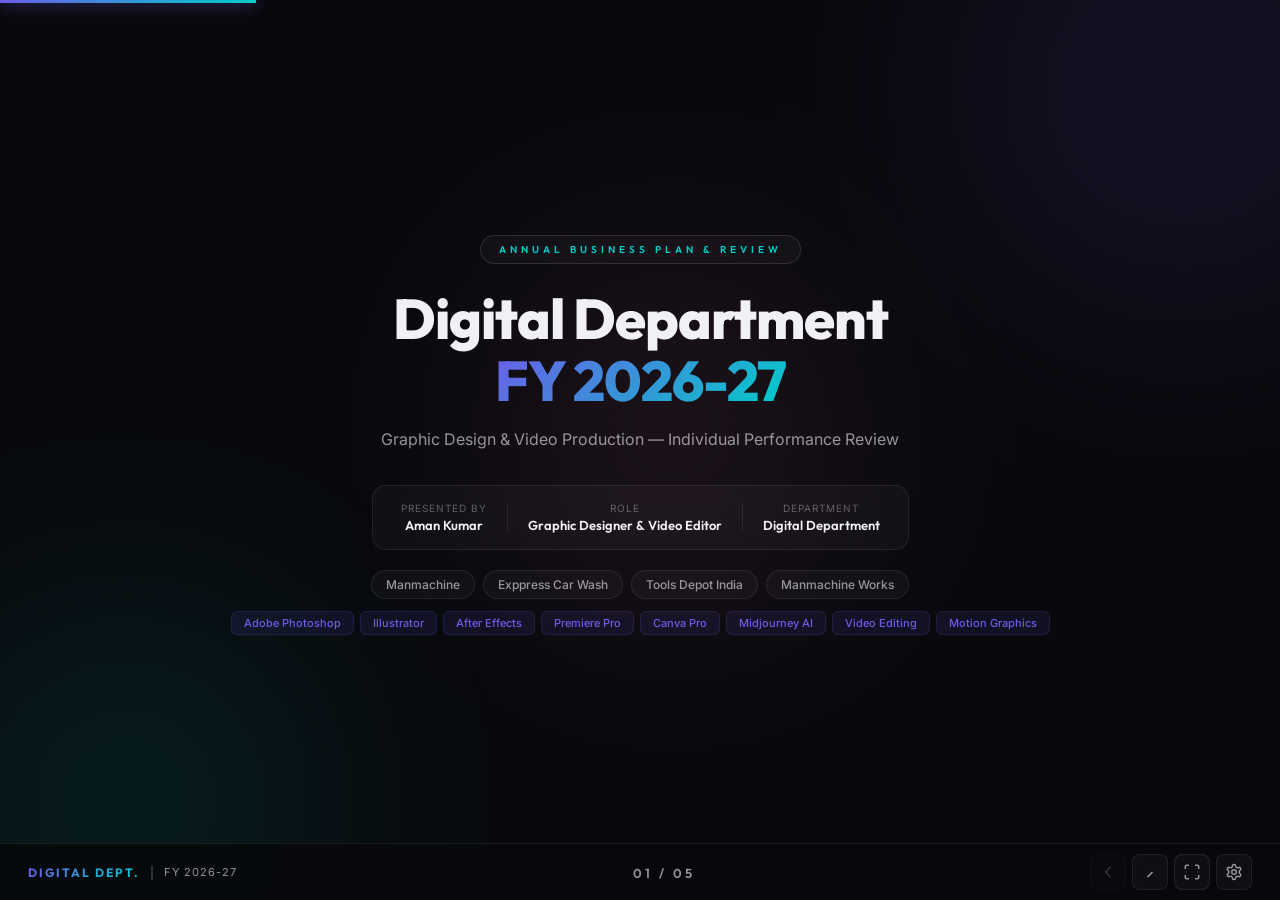
==== commit 47b9e1d5: "5-slide PPT with admin panel, themes, video support" ====
--- a/index.html
+++ b/index.html
@@ -3,686 +3,220 @@
 <head>
     <meta charset="UTF-8">
     <meta name="viewport" content="width=device-width, initial-scale=1.0">
-    <title>Digital Department — Annual Business Plan & Review FY 2026-27</title>
+    <title>Digital Department — Annual Review FY 2026-27</title>
     <link rel="preconnect" href="https://fonts.googleapis.com">
     <link rel="preconnect" href="https://fonts.gstatic.com" crossorigin>
     <link href="https://fonts.googleapis.com/css2?family=Outfit:wght@300;400;500;600;700;800;900&family=Inter:wght@300;400;500;600;700&display=swap" rel="stylesheet">
     <link rel="stylesheet" href="style.css">
 </head>
 <body>
-    <!-- Progress Bar -->
     <div class="progress-bar" id="progressBar"></div>
 
+    <!-- Video Modal Overlay -->
+    <div class="video-modal" id="videoModal">
+        <button class="video-close" id="videoClose">✕</button>
+        <div class="video-container" id="videoContainer"></div>
+    </div>
+
     <!-- Navigation -->
-    <nav class="slide-nav" id="slideNav">
+    <nav class="slide-nav">
         <div class="nav-left">
-            <span class="nav-brand">DIGITAL DEPT.</span>
+            <span class="nav-brand" id="navBrand">DIGITAL DEPT.</span>
             <span class="nav-divider">|</span>
-            <span class="nav-subtitle">FY 2026-27</span>
+            <span class="nav-subtitle" id="navYear">FY 2026-27</span>
         </div>
         <div class="nav-center">
-            <span class="slide-counter" id="slideCounter">01 / 16</span>
+            <span class="slide-counter" id="slideCounter">01 / 05</span>
         </div>
         <div class="nav-right">
-            <button class="nav-btn" id="prevBtn" aria-label="Previous slide">
+            <button class="nav-btn" id="prevBtn" aria-label="Previous">
                 <svg width="20" height="20" viewBox="0 0 24 24" fill="none" stroke="currentColor" stroke-width="2"><path d="M15 18l-6-6 6-6"/></svg>
             </button>
-            <button class="nav-btn" id="nextBtn" aria-label="Next slide">
+            <button class="nav-btn" id="nextBtn" aria-label="Next">
                 <svg width="20" height="20" viewBox="0 0 24 24" fill="none" stroke="currentColor" stroke-width="2"><path d="M9 18l6-6-6 6"/></svg>
             </button>
-            <button class="nav-btn fullscreen-btn" id="fullscreenBtn" aria-label="Toggle fullscreen">
+            <button class="nav-btn" id="fullscreenBtn" aria-label="Fullscreen">
                 <svg width="18" height="18" viewBox="0 0 24 24" fill="none" stroke="currentColor" stroke-width="2"><path d="M8 3H5a2 2 0 0 0-2 2v3m18 0V5a2 2 0 0 0-2-2h-3m0 18h3a2 2 0 0 0 2-2v-3M3 16v3a2 2 0 0 0 2 2h3"/></svg>
             </button>
+            <a href="admin.html" class="nav-btn admin-link" title="Admin Panel">
+                <svg width="18" height="18" viewBox="0 0 24 24" fill="none" stroke="currentColor" stroke-width="2"><path d="M12.22 2h-.44a2 2 0 0 0-2 2v.18a2 2 0 0 1-1 1.73l-.43.25a2 2 0 0 1-2 0l-.15-.08a2 2 0 0 0-2.73.73l-.22.38a2 2 0 0 0 .73 2.73l.15.1a2 2 0 0 1 1 1.72v.51a2 2 0 0 1-1 1.74l-.15.09a2 2 0 0 0-.73 2.73l.22.38a2 2 0 0 0 2.73.73l.15-.08a2 2 0 0 1 2 0l.43.25a2 2 0 0 1 1 1.73V20a2 2 0 0 0 2 2h.44a2 2 0 0 0 2-2v-.18a2 2 0 0 1 1-1.73l.43-.25a2 2 0 0 1 2 0l.15.08a2 2 0 0 0 2.73-.73l.22-.39a2 2 0 0 0-.73-2.73l-.15-.08a2 2 0 0 1-1-1.74v-.5a2 2 0 0 1 1-1.74l.15-.09a2 2 0 0 0 .73-2.73l-.22-.38a2 2 0 0 0-2.73-.73l-.15.08a2 2 0 0 1-2 0l-.43-.25a2 2 0 0 1-1-1.73V4a2 2 0 0 0-2-2z"/><circle cx="12" cy="12" r="3"/></svg>
+            </a>
         </div>
     </nav>
 
     <!-- Slides Container -->
     <div class="slides-wrapper" id="slidesWrapper">
 
-        <!-- SLIDE 1: Title -->
-        <section class="slide slide-title active" data-slide="1">
-            <div class="slide-bg-orbs">
-                <div class="orb orb-1"></div>
-                <div class="orb orb-2"></div>
-                <div class="orb orb-3"></div>
-            </div>
+        <!-- SLIDE 1: Introduction -->
+        <section class="slide active" data-slide="1" id="slideIntro">
+            <div class="slide-bg-orbs"><div class="orb orb-1"></div><div class="orb orb-2"></div><div class="orb orb-3"></div></div>
             <div class="slide-content centered">
-                <div class="title-badge animate-in">ANNUAL BUSINESS PLAN & REVIEW</div>
-                <h1 class="hero-title animate-in delay-1">
-                    Digital Department<br>
-                    <span class="gradient-text">FY 2026-27</span>
-                </h1>
-                <p class="hero-subtitle animate-in delay-2">Graphic Design & Video Production — Individual Performance Review</p>
-                <div class="title-meta animate-in delay-3">
-                    <div class="meta-item">
-                        <span class="meta-label">Presented by</span>
-                        <span class="meta-value">Aman Kumar</span>
-                    </div>
-                    <div class="meta-divider"></div>
-                    <div class="meta-item">
-                        <span class="meta-label">Role</span>
-                        <span class="meta-value">Graphic Designer & Video Editor</span>
-                    </div>
-                    <div class="meta-divider"></div>
-                    <div class="meta-item">
-                        <span class="meta-label">Date</span>
-                        <span class="meta-value">April 2026</span>
-                    </div>
-                </div>
-                <div class="scroll-hint animate-in delay-4">
-                    <span>Press → or click to navigate</span>
-                    <svg width="20" height="20" viewBox="0 0 24 24" fill="none" stroke="currentColor" stroke-width="2"><path d="M9 18l6-6-6 6"/></svg>
-                </div>
-            </div>
-        </section>
-
-        <!-- SLIDE 2: Agenda -->
-        <section class="slide slide-agenda" data-slide="2">
+                <div class="anim-el" data-delay="0">
+                    <div class="intro-badge" id="introBadge">ANNUAL BUSINESS PLAN & REVIEW</div>
+                </div>
+                <div class="anim-el" data-delay="1">
+                    <h1 class="hero-title" id="introTitle">Digital Department</h1>
+                    <h1 class="hero-title"><span class="gradient-text" id="introSubtitle">FY 2026-27</span></h1>
+                </div>
+                <div class="anim-el" data-delay="2">
+                    <p class="hero-subtitle" id="introDesc">Graphic Design & Video Production — Individual Performance Review</p>
+                </div>
+                <!-- Profile Image Placeholder -->
+                <div class="anim-el" data-delay="2">
+                    <div class="intro-image-wrap" id="introImageWrap" style="display:none">
+                        <img id="introImage" src="" alt="Profile" class="intro-profile-img">
+                    </div>
+                </div>
+                <div class="anim-el" data-delay="3">
+                    <div class="presenter-card">
+                        <div class="meta-item">
+                            <span class="meta-label">PRESENTED BY</span>
+                            <span class="meta-value" id="presenterName">Aman Kumar</span>
+                        </div>
+                        <div class="meta-divider"></div>
+                        <div class="meta-item">
+                            <span class="meta-label">ROLE</span>
+                            <span class="meta-value" id="presenterRole">Graphic Designer & Video Editor</span>
+                        </div>
+                        <div class="meta-divider"></div>
+                        <div class="meta-item">
+                            <span class="meta-label">DEPARTMENT</span>
+                            <span class="meta-value" id="presenterDept">Digital Department</span>
+                        </div>
+                    </div>
+                </div>
+                <div class="anim-el" data-delay="4">
+                    <div class="brands-row" id="brandsRow"></div>
+                </div>
+                <div class="anim-el" data-delay="4">
+                    <div class="skills-row" id="skillsRow"></div>
+                </div>
+                <!-- Video Play Button -->
+                <button class="video-play-btn" id="introVideoBtn" style="display:none" data-slide-key="intro">
+                    <svg width="24" height="24" viewBox="0 0 24 24" fill="currentColor"><path d="M8 5v14l11-7z"/></svg>
+                    <span>Play Video</span>
+                </button>
+            </div>
+        </section>
+
+        <!-- SLIDE 2: Last Year vs Current Year -->
+        <section class="slide" data-slide="2" id="slideComparison">
+            <div class="slide-bg-orbs"><div class="orb orb-2"></div><div class="orb orb-3"></div></div>
+            <div class="slide-content">
+                <div class="anim-el" data-delay="0"><div class="section-label">YEAR-ON-YEAR COMPARISON</div></div>
+                <div class="anim-el" data-delay="1"><h2 class="slide-heading" id="compTitle">From Where We Started → To Where We Are</h2></div>
+                <div class="anim-el" data-delay="2">
+                    <div class="comparison-header">
+                        <span class="comp-label comp-last" id="compLastLabel">FY 2024-25</span>
+                        <span class="comp-vs">VS</span>
+                        <span class="comp-label comp-current" id="compCurrentLabel">FY 2025-26</span>
+                    </div>
+                </div>
+                <div class="anim-el" data-delay="2">
+                    <div class="stats-grid" id="compStatsGrid"></div>
+                </div>
+                <div class="anim-el" data-delay="3">
+                    <div class="achievements-box" id="compAchievements"></div>
+                </div>
+                <!-- Image Placeholder -->
+                <div class="slide-image-placeholder" id="compImageWrap" style="display:none">
+                    <img id="compImage" src="" alt="" class="slide-img">
+                </div>
+                <button class="video-play-btn" id="compVideoBtn" style="display:none" data-slide-key="comparison">
+                    <svg width="24" height="24" viewBox="0 0 24 24" fill="currentColor"><path d="M8 5v14l11-7z"/></svg>
+                    <span>Play Video</span>
+                </button>
+            </div>
+        </section>
+
+        <!-- SLIDE 3: Future Projections -->
+        <section class="slide" data-slide="3" id="slideProjections">
             <div class="slide-bg-orbs"><div class="orb orb-1"></div><div class="orb orb-2"></div></div>
             <div class="slide-content">
-                <div class="section-label animate-in">OVERVIEW</div>
-                <h2 class="slide-heading animate-in delay-1">What We'll Cover Today</h2>
-                <div class="agenda-grid animate-in delay-2">
-                    <div class="agenda-card" data-num="01">
-                        <div class="agenda-icon">📊</div>
-                        <h3>Year-on-Year Comparison</h3>
-                        <p>Performance metrics, achievements & gaps from last FY vs current FY</p>
-                    </div>
-                    <div class="agenda-card" data-num="02">
-                        <div class="agenda-icon">🚀</div>
-                        <h3>Business Plan FY27</h3>
-                        <p>Strategic design & video initiatives for next year's growth</p>
-                    </div>
-                    <div class="agenda-card" data-num="03">
-                        <div class="agenda-icon">🔍</div>
-                        <h3>SWOT Analysis</h3>
-                        <p>Strengths, weaknesses, opportunities & threats assessment</p>
-                    </div>
-                    <div class="agenda-card" data-num="04">
-                        <div class="agenda-icon">🎯</div>
-                        <h3>Projections & Targets</h3>
-                        <p>Realistic output targets & quarterly milestones for FY 2026-27</p>
-                    </div>
-                </div>
-            </div>
-        </section>
-
-        <!-- SLIDE 3: Section Divider - YoY -->
-        <section class="slide slide-divider" data-slide="3">
-            <div class="slide-bg-orbs"><div class="orb orb-1"></div><div class="orb orb-3"></div></div>
-            <div class="slide-content centered">
-                <div class="divider-num animate-in">01</div>
-                <h2 class="divider-title animate-in delay-1">Year-on-Year<br><span class="gradient-text">Comparison</span></h2>
-                <p class="divider-sub animate-in delay-2">FY 2025-26 vs FY 2024-25 — Key Metrics & Achievements</p>
-            </div>
-        </section>
-
-        <!-- SLIDE 4: YoY Dashboard -->
-        <section class="slide slide-dashboard" data-slide="4">
-            <div class="slide-bg-orbs"><div class="orb orb-2"></div></div>
-            <div class="slide-content">
-                <div class="section-label animate-in">YEAR-ON-YEAR</div>
-                <h2 class="slide-heading animate-in delay-1">Design Output — At a Glance</h2>
-                <div class="metrics-grid animate-in delay-2">
-                    <div class="metric-card">
-                        <div class="metric-icon">🎨</div>
-                        <div class="metric-number" data-target="450">0</div>
-                        <div class="metric-label">Total Creatives Designed</div>
-                        <div class="metric-change positive">↑ 35% from last year</div>
-                        <div class="metric-bar"><div class="metric-fill" style="--fill: 85%"></div></div>
-                    </div>
-                    <div class="metric-card">
-                        <div class="metric-icon">🎬</div>
-                        <div class="metric-number" data-target="78">0</div>
-                        <div class="metric-label">Videos Produced & Edited</div>
-                        <div class="metric-change positive">↑ 52% from last year</div>
-                        <div class="metric-bar"><div class="metric-fill" style="--fill: 72%"></div></div>
-                    </div>
-                    <div class="metric-card">
-                        <div class="metric-icon">📱</div>
-                        <div class="metric-number" data-target="320">0</div>
-                        <div class="metric-label">Social Media Posts Designed</div>
-                        <div class="metric-change positive">↑ 28% from last year</div>
-                        <div class="metric-bar"><div class="metric-fill" style="--fill: 78%"></div></div>
-                    </div>
-                    <div class="metric-card">
-                        <div class="metric-icon">⚡</div>
-                        <div class="metric-number suffix-hrs" data-target="4">0</div>
-                        <div class="metric-label">Avg. Turnaround Time</div>
-                        <div class="metric-change positive">↓ 40% faster than last year</div>
-                        <div class="metric-bar"><div class="metric-fill" style="--fill: 90%"></div></div>
-                    </div>
-                    <div class="metric-card">
-                        <div class="metric-icon">📄</div>
-                        <div class="metric-number" data-target="45">0</div>
-                        <div class="metric-label">Brand Collaterals Created</div>
-                        <div class="metric-change positive">↑ 20% from last year</div>
-                        <div class="metric-bar"><div class="metric-fill" style="--fill: 65%"></div></div>
-                    </div>
-                    <div class="metric-card">
-                        <div class="metric-icon">🎞️</div>
-                        <div class="metric-number" data-target="35">0</div>
-                        <div class="metric-label">Reels & Shorts Produced</div>
-                        <div class="metric-change new-badge">NEW this year</div>
-                        <div class="metric-bar"><div class="metric-fill" style="--fill: 55%"></div></div>
-                    </div>
-                </div>
-                <p class="slide-footnote animate-in delay-3">* Numbers are representative — update with your actual data</p>
-            </div>
-        </section>
-
-        <!-- SLIDE 5: Key Achievements -->
-        <section class="slide slide-achievements" data-slide="5">
+                <div class="anim-el" data-delay="0"><div class="section-label">FUTURE PROJECTIONS</div></div>
+                <div class="anim-el" data-delay="1"><h2 class="slide-heading" id="projTitle">Where We're Heading Next</h2></div>
+                <div class="anim-el" data-delay="1">
+                    <div class="year-badge" id="projYearLabel">FY 2026-27 Targets</div>
+                </div>
+                <div class="anim-el" data-delay="2">
+                    <div class="proj-grid" id="projStatsGrid"></div>
+                </div>
+                <div class="anim-el" data-delay="3">
+                    <div class="impact-goals" id="projImpactGoals"></div>
+                </div>
+                <div class="slide-image-placeholder" id="projImageWrap" style="display:none">
+                    <img id="projImage" src="" alt="" class="slide-img">
+                </div>
+                <button class="video-play-btn" id="projVideoBtn" style="display:none" data-slide-key="projections">
+                    <svg width="24" height="24" viewBox="0 0 24 24" fill="currentColor"><path d="M8 5v14l11-7z"/></svg>
+                    <span>Play Video</span>
+                </button>
+            </div>
+        </section>
+
+        <!-- SLIDE 4: Strategy -->
+        <section class="slide" data-slide="4" id="slideStrategy">
             <div class="slide-bg-orbs"><div class="orb orb-1"></div><div class="orb orb-3"></div></div>
             <div class="slide-content">
-                <div class="section-label animate-in">YEAR-ON-YEAR</div>
-                <h2 class="slide-heading animate-in delay-1">Key Achievements This Year</h2>
-                <div class="achievements-list animate-in delay-2">
-                    <div class="achievement-item">
-                        <div class="achievement-check">✓</div>
-                        <div class="achievement-text">
-                            <h4>Brand Consistency Overhaul</h4>
-                            <p>Maintained 100% brand guideline adherence across all digital & print platforms for all group brands</p>
-                        </div>
-                    </div>
-                    <div class="achievement-item">
-                        <div class="achievement-check">✓</div>
-                        <div class="achievement-text">
-                            <h4>Template System Created</h4>
-                            <p>Designed reusable social media templates reducing production time by ~35% for recurring content</p>
-                        </div>
-                    </div>
-                    <div class="achievement-item">
-                        <div class="achievement-check">✓</div>
-                        <div class="achievement-text">
-                            <h4>Video Content Launch</h4>
-                            <p>Initiated Reels & Shorts production — driving 2x engagement compared to static posts</p>
-                        </div>
-                    </div>
-                    <div class="achievement-item">
-                        <div class="achievement-check">✓</div>
-                        <div class="achievement-text">
-                            <h4>Skill Upgrades</h4>
-                            <p>Learned motion graphics (After Effects), AI-powered design tools (Midjourney, Firefly), and advanced color grading</p>
-                        </div>
-                    </div>
-                    <div class="achievement-item">
-                        <div class="achievement-check">✓</div>
-                        <div class="achievement-text">
-                            <h4>Cross-Platform Adaptation</h4>
-                            <p>Designed content optimized for Instagram, YouTube, Facebook, LinkedIn, Website & Print — all from single concepts</p>
-                        </div>
-                    </div>
-                </div>
-            </div>
-        </section>
-
-        <!-- SLIDE 6: Gaps & Learnings -->
-        <section class="slide slide-gaps" data-slide="6">
-            <div class="slide-bg-orbs"><div class="orb orb-2"></div><div class="orb orb-3"></div></div>
-            <div class="slide-content">
-                <div class="section-label animate-in">YEAR-ON-YEAR</div>
-                <h2 class="slide-heading animate-in delay-1">Gaps & Learnings</h2>
-                <div class="gaps-grid animate-in delay-2">
-                    <div class="gap-card">
-                        <div class="gap-icon">⏱️</div>
-                        <h4>Deadline Management</h4>
-                        <p>Multiple urgent projects overlapping caused occasional delays. Need better prioritization framework.</p>
-                        <div class="gap-action">→ Implementing project tracker next year</div>
-                    </div>
-                    <div class="gap-card">
-                        <div class="gap-icon">📐</div>
-                        <h4>Limited Animation Skills</h4>
-                        <p>Couldn't deliver advanced motion graphics for some campaigns. Basic level only.</p>
-                        <div class="gap-action">→ Advanced AE course planned Q1 FY27</div>
-                    </div>
-                    <div class="gap-card">
-                        <div class="gap-icon">📊</div>
-                        <h4>Data-Driven Design Gap</h4>
-                        <p>Designs were based on intuition rather than analytics. Need to connect design decisions to performance data.</p>
-                        <div class="gap-action">→ Learning GA4 & social analytics Q2 FY27</div>
-                    </div>
-                    <div class="gap-card">
-                        <div class="gap-icon">🖼️</div>
-                        <h4>Stock Dependency</h4>
-                        <p>Heavy reliance on stock images/videos instead of brand-original content.</p>
-                        <div class="gap-action">→ Building original asset library</div>
-                    </div>
-                </div>
-            </div>
-        </section>
-
-        <!-- SLIDE 7: Section Divider - Business Plan -->
-        <section class="slide slide-divider" data-slide="7">
-            <div class="slide-bg-orbs"><div class="orb orb-1"></div><div class="orb orb-2"></div></div>
-            <div class="slide-content centered">
-                <div class="divider-num animate-in">02</div>
-                <h2 class="divider-title animate-in delay-1">Business Plan<br><span class="gradient-text">FY 2026-27</span></h2>
-                <p class="divider-sub animate-in delay-2">Strategic Design & Video Initiatives for Growth</p>
-            </div>
-        </section>
-
-        <!-- SLIDE 8: Vision -->
-        <section class="slide slide-vision" data-slide="8">
+                <div class="anim-el" data-delay="0"><div class="section-label">STRATEGY & ROADMAP</div></div>
+                <div class="anim-el" data-delay="1"><h2 class="slide-heading" id="stratTitle">The Roadmap to Get There</h2></div>
+                <div class="anim-el" data-delay="2">
+                    <div class="strategy-grid" id="stratGrid"></div>
+                </div>
+                <div class="anim-el" data-delay="3">
+                    <div class="milestones-row" id="stratMilestones"></div>
+                </div>
+                <div class="slide-image-placeholder" id="stratImageWrap" style="display:none">
+                    <img id="stratImage" src="" alt="" class="slide-img">
+                </div>
+                <button class="video-play-btn" id="stratVideoBtn" style="display:none" data-slide-key="strategy">
+                    <svg width="24" height="24" viewBox="0 0 24 24" fill="currentColor"><path d="M8 5v14l11-7z"/></svg>
+                    <span>Play Video</span>
+                </button>
+            </div>
+        </section>
+
+        <!-- SLIDE 5: Thank You -->
+        <section class="slide" data-slide="5" id="slideThankyou">
             <div class="slide-bg-orbs"><div class="orb orb-1"></div><div class="orb orb-2"></div><div class="orb orb-3"></div></div>
             <div class="slide-content centered">
-                <div class="section-label animate-in">MY VISION FOR FY27</div>
-                <h2 class="vision-quote animate-in delay-1">"From Creating Content<br>to <span class="gradient-text">Creating Impact</span>"</h2>
-                <div class="pillars-row animate-in delay-2">
-                    <div class="pillar-card">
-                        <div class="pillar-num">01</div>
-                        <h4>Performance-Driven Design</h4>
-                        <p>Design that converts, not just looks good</p>
-                    </div>
-                    <div class="pillar-card">
-                        <div class="pillar-num">02</div>
-                        <h4>Video-First Content</h4>
-                        <p>Short-form video dominance — Reels, Shorts, YT</p>
-                    </div>
-                    <div class="pillar-card">
-                        <div class="pillar-num">03</div>
-                        <h4>Brand Elevation</h4>
-                        <p>Premium look & feel across all touchpoints</p>
-                    </div>
-                </div>
-            </div>
-        </section>
-
-        <!-- SLIDE 9: Design Initiatives -->
-        <section class="slide slide-initiatives" data-slide="9">
-            <div class="slide-bg-orbs"><div class="orb orb-2"></div></div>
-            <div class="slide-content">
-                <div class="section-label animate-in">BUSINESS PLAN</div>
-                <h2 class="slide-heading animate-in delay-1">Graphic Design Initiatives</h2>
-                <div class="initiative-cards animate-in delay-2">
-                    <div class="initiative-card">
-                        <div class="init-header">
-                            <span class="init-icon">🎨</span>
-                            <span class="init-tag">EFFICIENCY</span>
-                        </div>
-                        <h4>Design System Creation</h4>
-                        <p>Standardized templates for social media, emailers, ads — ensuring brand consistency while enabling faster production</p>
-                        <div class="init-impact">
-                            <span class="impact-label">Expected Impact:</span>
-                            <span class="impact-value">40% faster content production</span>
-                        </div>
-                    </div>
-                    <div class="initiative-card">
-                        <div class="init-header">
-                            <span class="init-icon">🔬</span>
-                            <span class="init-tag">PERFORMANCE</span>
-                        </div>
-                        <h4>A/B Testing Creatives</h4>
-                        <p>Multiple design variants for ad campaigns — test, learn, optimize for better click-through rates</p>
-                        <div class="init-impact">
-                            <span class="impact-label">Expected Impact:</span>
-                            <span class="impact-value">Better CTR & ROAS on paid campaigns</span>
-                        </div>
-                    </div>
-                    <div class="initiative-card">
-                        <div class="init-header">
-                            <span class="init-icon">✨</span>
-                            <span class="init-tag">INNOVATION</span>
-                        </div>
-                        <h4>Motion Graphics Integration</h4>
-                        <p>Shift from static posts to animated/motion content across all social platforms</p>
-                        <div class="init-impact">
-                            <span class="impact-label">Expected Impact:</span>
-                            <span class="impact-value">2-3x more engagement on social media</span>
-                        </div>
-                    </div>
-                    <div class="initiative-card">
-                        <div class="init-header">
-                            <span class="init-icon">🤖</span>
-                            <span class="init-tag">AI-POWERED</span>
-                        </div>
-                        <h4>AI-Enhanced Workflows</h4>
-                        <p>Leverage Midjourney, Adobe Firefly, Runway ML for concept generation & rapid prototyping</p>
-                        <div class="init-impact">
-                            <span class="impact-label">Expected Impact:</span>
-                            <span class="impact-value">3x faster ideation & concept delivery</span>
-                        </div>
-                    </div>
-                </div>
-            </div>
-        </section>
-
-        <!-- SLIDE 10: Video Initiatives -->
-        <section class="slide slide-initiatives" data-slide="10">
-            <div class="slide-bg-orbs"><div class="orb orb-1"></div><div class="orb orb-3"></div></div>
-            <div class="slide-content">
-                <div class="section-label animate-in">BUSINESS PLAN</div>
-                <h2 class="slide-heading animate-in delay-1">Video Production Initiatives</h2>
-                <div class="initiative-cards animate-in delay-2">
-                    <div class="initiative-card">
-                        <div class="init-header">
-                            <span class="init-icon">📱</span>
-                            <span class="init-tag">ORGANIC GROWTH</span>
-                        </div>
-                        <h4>Short-Form Video Factory</h4>
-                        <p>Systematic weekly Reels & Shorts production pipeline — trend-jacking, tutorials, product showcases</p>
-                        <div class="init-impact">
-                            <span class="impact-label">Target:</span>
-                            <span class="impact-value">8-10 Reels/Shorts per month</span>
-                        </div>
-                    </div>
-                    <div class="initiative-card">
-                        <div class="init-header">
-                            <span class="init-icon">🗣️</span>
-                            <span class="init-tag">TRUST BUILDING</span>
-                        </div>
-                        <h4>Client Testimonial Videos</h4>
-                        <p>Professional shot & edited testimonials from satisfied clients — the #1 sales enablement tool</p>
-                        <div class="init-impact">
-                            <span class="impact-label">Target:</span>
-                            <span class="impact-value">2-3 testimonials per month</span>
-                        </div>
-                    </div>
-                    <div class="initiative-card">
-                        <div class="init-header">
-                            <span class="init-icon">🎥</span>
-                            <span class="init-tag">CONVERSION</span>
-                        </div>
-                        <h4>Product/Service Showcase Videos</h4>
-                        <p>Cinematic product videos, service explainers & demo reels for website and ad campaigns</p>
-                        <div class="init-impact">
-                            <span class="impact-label">Target:</span>
-                            <span class="impact-value">2-3 showcase videos per month</span>
-                        </div>
-                    </div>
-                    <div class="initiative-card">
-                        <div class="init-header">
-                            <span class="init-icon">🎬</span>
-                            <span class="init-tag">BRAND BUILDING</span>
-                        </div>
-                        <h4>Behind-the-Scenes Content</h4>
-                        <p>Humanize the brand with BTS shoots, team moments, process reveals — builds community & employer brand</p>
-                        <div class="init-impact">
-                            <span class="impact-label">Target:</span>
-                            <span class="impact-value">4 BTS pieces per month</span>
-                        </div>
-                    </div>
-                </div>
-            </div>
-        </section>
-
-        <!-- SLIDE 11: Design → Growth Connection -->
-        <section class="slide slide-flow" data-slide="11">
-            <div class="slide-bg-orbs"><div class="orb orb-2"></div><div class="orb orb-3"></div></div>
-            <div class="slide-content">
-                <div class="section-label animate-in">BUSINESS PLAN</div>
-                <h2 class="slide-heading animate-in delay-1">How Design Drives Business Growth</h2>
-                <div class="flow-chain animate-in delay-2">
-                    <div class="flow-node">
-                        <div class="flow-emoji">🎨</div>
-                        <span>Better Design Quality</span>
-                    </div>
-                    <div class="flow-arrow">→</div>
-                    <div class="flow-node">
-                        <div class="flow-emoji">👁️</div>
-                        <span>Higher Brand Perception</span>
-                    </div>
-                    <div class="flow-arrow">→</div>
-                    <div class="flow-node">
-                        <div class="flow-emoji">🤝</div>
-                        <span>Customer Trust</span>
-                    </div>
-                    <div class="flow-arrow">→</div>
-                    <div class="flow-node">
-                        <div class="flow-emoji">📈</div>
-                        <span>Better Conversions</span>
-                    </div>
-                    <div class="flow-arrow">→</div>
-                    <div class="flow-node highlight">
-                        <div class="flow-emoji">💰</div>
-                        <span>Revenue Growth</span>
-                    </div>
-                </div>
-                <div class="impact-examples animate-in delay-3">
-                    <div class="impact-row">
-                        <div class="impact-label-box">Better ad creatives</div>
-                        <div class="impact-arrow-sm">→</div>
-                        <div class="impact-result">Higher CTR → Lower CPC → Better ROAS</div>
-                    </div>
-                    <div class="impact-row">
-                        <div class="impact-label-box">Professional video content</div>
-                        <div class="impact-arrow-sm">→</div>
-                        <div class="impact-result">Higher engagement → More organic leads</div>
-                    </div>
-                    <div class="impact-row">
-                        <div class="impact-label-box">Consistent branding</div>
-                        <div class="impact-arrow-sm">→</div>
-                        <div class="impact-result">Brand recall → Repeat customers → LTV ↑</div>
-                    </div>
-                    <div class="impact-row">
-                        <div class="impact-label-box">Fast turnaround</div>
-                        <div class="impact-arrow-sm">→</div>
-                        <div class="impact-result">More campaigns → More conversion opportunities</div>
-                    </div>
-                </div>
-            </div>
-        </section>
-
-        <!-- SLIDE 12: Section Divider - SWOT -->
-        <section class="slide slide-divider" data-slide="12">
-            <div class="slide-bg-orbs"><div class="orb orb-1"></div><div class="orb orb-3"></div></div>
-            <div class="slide-content centered">
-                <div class="divider-num animate-in">03</div>
-                <h2 class="divider-title animate-in delay-1">SWOT<br><span class="gradient-text">Analysis</span></h2>
-                <p class="divider-sub animate-in delay-2">Strengths, Weaknesses, Opportunities & Threats</p>
-            </div>
-        </section>
-
-        <!-- SLIDE 13: SWOT Grid -->
-        <section class="slide slide-swot" data-slide="13">
-            <div class="slide-bg-orbs"><div class="orb orb-1"></div><div class="orb orb-2"></div></div>
-            <div class="slide-content">
-                <div class="section-label animate-in">SWOT ANALYSIS</div>
-                <h2 class="slide-heading animate-in delay-1">Strategic Assessment</h2>
-                <div class="swot-grid animate-in delay-2">
-                    <div class="swot-card swot-s">
-                        <div class="swot-header">
-                            <span class="swot-letter">S</span>
-                            <span class="swot-title">Strengths</span>
-                        </div>
-                        <ul>
-                            <li>Multi-skilled: Design + Video Editing</li>
-                            <li>Adobe Suite mastery (Ps, Ai, Ae, Pr)</li>
-                            <li>Strong brand guideline understanding</li>
-                            <li>Fast learner — adapts to trends quickly</li>
-                            <li>Cross-platform design (Digital + Print)</li>
-                        </ul>
-                    </div>
-                    <div class="swot-card swot-w">
-                        <div class="swot-header">
-                            <span class="swot-letter">W</span>
-                            <span class="swot-title">Weaknesses</span>
-                        </div>
-                        <ul>
-                            <li>Limited advanced 3D/animation skills</li>
-                            <li>Heavy reliance on stock resources</li>
-                            <li>Multi-project prioritization challenges</li>
-                            <li>Need stronger analytics knowledge</li>
-                            <li>Original photography/videography limited</li>
-                        </ul>
-                    </div>
-                    <div class="swot-card swot-o">
-                        <div class="swot-header">
-                            <span class="swot-letter">O</span>
-                            <span class="swot-title">Opportunities</span>
-                        </div>
-                        <ul>
-                            <li>AI tools can 10x creative output</li>
-                            <li>Short-form video explosion — huge reach</li>
-                            <li>Motion design becoming industry standard</li>
-                            <li>UGC trend — low budget, high impact</li>
-                            <li>Personal branding for company on LinkedIn</li>
-                        </ul>
-                    </div>
-                    <div class="swot-card swot-t">
-                        <div class="swot-header">
-                            <span class="swot-letter">T</span>
-                            <span class="swot-title">Threats</span>
-                        </div>
-                        <ul>
-                            <li>AI-generated content competition rising</li>
-                            <li>Platform algorithm changes affect reach</li>
-                            <li>Feedback delays impact delivery timelines</li>
-                            <li>Design trends evolve rapidly</li>
-                            <li>Market expects higher quality, faster</li>
-                        </ul>
-                    </div>
-                </div>
-            </div>
-        </section>
-
-        <!-- SLIDE 14: Section Divider - Projections -->
-        <section class="slide slide-divider" data-slide="14">
-            <div class="slide-bg-orbs"><div class="orb orb-2"></div><div class="orb orb-3"></div></div>
-            <div class="slide-content centered">
-                <div class="divider-num animate-in">04</div>
-                <h2 class="divider-title animate-in delay-1">Projections &<br><span class="gradient-text">Targets</span></h2>
-                <p class="divider-sub animate-in delay-2">Realistic Output Goals & Quarterly Milestones for FY 2026-27</p>
-            </div>
-        </section>
-
-        <!-- SLIDE 15: Output Targets -->
-        <section class="slide slide-targets" data-slide="15">
-            <div class="slide-bg-orbs"><div class="orb orb-1"></div></div>
-            <div class="slide-content">
-                <div class="section-label animate-in">PROJECTIONS</div>
-                <h2 class="slide-heading animate-in delay-1">Output Targets — FY 2026-27</h2>
-                <div class="targets-table animate-in delay-2">
-                    <div class="target-row target-header-row">
-                        <span class="target-cell">Deliverable</span>
-                        <span class="target-cell">Monthly</span>
-                        <span class="target-cell">Annual</span>
-                        <span class="target-cell">Growth vs LY</span>
-                    </div>
-                    <div class="target-row">
-                        <span class="target-cell"><span class="target-dot dot-blue"></span>Social Media Creatives</span>
-                        <span class="target-cell">40-50</span>
-                        <span class="target-cell bold">500+</span>
-                        <span class="target-cell positive">↑ 25%</span>
-                    </div>
-                    <div class="target-row">
-                        <span class="target-cell"><span class="target-dot dot-purple"></span>Reels & Shorts</span>
-                        <span class="target-cell">8-10</span>
-                        <span class="target-cell bold">100+</span>
-                        <span class="target-cell positive">↑ 185%</span>
-                    </div>
-                    <div class="target-row">
-                        <span class="target-cell"><span class="target-dot dot-green"></span>Long-form Videos</span>
-                        <span class="target-cell">2-3</span>
-                        <span class="target-cell bold">30+</span>
-                        <span class="target-cell positive">↑ 50%</span>
-                    </div>
-                    <div class="target-row">
-                        <span class="target-cell"><span class="target-dot dot-orange"></span>Ad Campaign Creatives</span>
-                        <span class="target-cell">15-20</span>
-                        <span class="target-cell bold">200+</span>
-                        <span class="target-cell positive">↑ 30%</span>
-                    </div>
-                    <div class="target-row">
-                        <span class="target-cell"><span class="target-dot dot-pink"></span>Motion Graphics Posts</span>
-                        <span class="target-cell">8-10</span>
-                        <span class="target-cell bold">100+</span>
-                        <span class="target-cell new-badge">NEW</span>
-                    </div>
-                    <div class="target-row">
-                        <span class="target-cell"><span class="target-dot dot-cyan"></span>Brand Collaterals</span>
-                        <span class="target-cell">5-8</span>
-                        <span class="target-cell bold">70+</span>
-                        <span class="target-cell positive">↑ 20%</span>
-                    </div>
-                </div>
-                <div class="target-total animate-in delay-3">
-                    <span>Total Annual Creative Output Target:</span>
-                    <span class="gradient-text bold">1,000+ Pieces</span>
-                </div>
-            </div>
-        </section>
-
-        <!-- SLIDE 16: Quarterly Milestones + Thank You -->
-        <section class="slide slide-milestones" data-slide="16">
-            <div class="slide-bg-orbs"><div class="orb orb-1"></div><div class="orb orb-2"></div><div class="orb orb-3"></div></div>
-            <div class="slide-content">
-                <div class="section-label animate-in">PROJECTIONS</div>
-                <h2 class="slide-heading animate-in delay-1">Quarterly Milestones</h2>
-                <div class="timeline animate-in delay-2">
-                    <div class="timeline-item">
-                        <div class="timeline-quarter">Q1</div>
-                        <div class="timeline-period">Apr — Jun 2026</div>
-                        <div class="timeline-desc">Template system launch • Motion graphics kickoff • AI workflow setup</div>
-                    </div>
-                    <div class="timeline-item">
-                        <div class="timeline-quarter">Q2</div>
-                        <div class="timeline-period">Jul — Sep 2026</div>
-                        <div class="timeline-desc">Video-first strategy fully live • Analytics integration • A/B testing framework</div>
-                    </div>
-                    <div class="timeline-item">
-                        <div class="timeline-quarter">Q3</div>
-                        <div class="timeline-period">Oct — Dec 2026</div>
-                        <div class="timeline-desc">3D design elements • Advanced animation • Original asset library built</div>
-                    </div>
-                    <div class="timeline-item active-q">
-                        <div class="timeline-quarter">Q4</div>
-                        <div class="timeline-period">Jan — Mar 2027</div>
-                        <div class="timeline-desc">Full design system mature • Year-end review • Skills audit & next plan</div>
-                    </div>
-                </div>
-                <div class="cta-box animate-in delay-3">
-                    <h3>What I Need to Deliver This</h3>
-                    <div class="cta-items">
-                        <span class="cta-chip">🖥️ Hardware Upgrade (if needed)</span>
-                        <span class="cta-chip">📚 Training Budget for Courses</span>
-                        <span class="cta-chip">🔑 Premium Tool Licenses</span>
-                        <span class="cta-chip">⏰ Clear Brief & Feedback SLAs</span>
-                        <span class="cta-chip">🧪 Freedom to Experiment</span>
-                    </div>
-                </div>
-            </div>
-        </section>
-
-        <!-- SLIDE 17: Thank You -->
-        <section class="slide slide-title slide-thankyou" data-slide="17">
-            <div class="slide-bg-orbs">
-                <div class="orb orb-1"></div>
-                <div class="orb orb-2"></div>
-                <div class="orb orb-3"></div>
-            </div>
-            <div class="slide-content centered">
-                <div class="title-badge animate-in">THANK YOU</div>
-                <h1 class="hero-title animate-in delay-1">
-                    Let's Make<br>
-                    <span class="gradient-text">FY27 Iconic</span>
-                </h1>
-                <p class="hero-subtitle animate-in delay-2">Ready to elevate every pixel, every frame, every brand touchpoint.</p>
-                <div class="title-meta animate-in delay-3">
-                    <div class="meta-item">
-                        <span class="meta-label">Aman Kumar</span>
-                        <span class="meta-value">Graphic Designer & Video Editor</span>
-                    </div>
-                    <div class="meta-divider"></div>
-                    <div class="meta-item">
-                        <span class="meta-label">Digital Department</span>
-                        <span class="meta-value">Manmachine Group</span>
-                    </div>
-                </div>
+                <div class="anim-el" data-delay="0"><div class="intro-badge">THANK YOU</div></div>
+                <div class="anim-el" data-delay="1">
+                    <h1 class="hero-title" id="tyTitle">Let's Make</h1>
+                    <h1 class="hero-title"><span class="gradient-text" id="tyHighlight">FY27 Iconic</span></h1>
+                </div>
+                <div class="anim-el" data-delay="2">
+                    <p class="hero-subtitle" id="tySubtitle">Ready to elevate every pixel, every frame, every brand touchpoint.</p>
+                </div>
+                <div class="anim-el" data-delay="3">
+                    <div class="asks-row" id="tyAsks"></div>
+                </div>
+                <div class="anim-el" data-delay="3">
+                    <div class="presenter-card">
+                        <div class="meta-item">
+                            <span class="meta-label" id="tyName2">AMAN KUMAR</span>
+                            <span class="meta-value" id="tyRole2">Graphic Designer & Video Editor</span>
+                        </div>
+                        <div class="meta-divider"></div>
+                        <div class="meta-item">
+                            <span class="meta-label" id="tyDept2">DIGITAL DEPARTMENT</span>
+                            <span class="meta-value" id="tyCompany2">Manmachine Group</span>
+                        </div>
+                    </div>
+                </div>
+                <div class="slide-image-placeholder" id="tyImageWrap" style="display:none">
+                    <img id="tyImage" src="" alt="" class="slide-img">
+                </div>
+                <button class="video-play-btn" id="tyVideoBtn" style="display:none" data-slide-key="thankyou">
+                    <svg width="24" height="24" viewBox="0 0 24 24" fill="currentColor"><path d="M8 5v14l11-7z"/></svg>
+                    <span>Play Video</span>
+                </button>
             </div>
         </section>
 
     </div>
 
-    <!-- Keyboard hint overlay -->
-    <div class="keyboard-hint" id="keyboardHint">
-        <div class="hint-content">
-            <p>Use <kbd>←</kbd> <kbd>→</kbd> arrow keys or click the buttons to navigate</p>
-            <p>Press <kbd>F</kbd> for fullscreen</p>
-            <button class="hint-close" id="hintClose">Got it</button>
-        </div>
-    </div>
-
+    <script src="config.js"></script>
     <script src="script.js"></script>
 </body>
 </html>
--- a/style.css
+++ b/style.css
@@ -1,1281 +1,357 @@
 /* ============================================
-   DIGITAL DEPARTMENT PPT — PREMIUM DARK THEME
-   Glassmorphism + Neon Accents
+   PPT PRESENTATION — DYNAMIC THEME CSS
+   All colors via CSS variables from config.js
    ============================================ */
-
-/* Reset & Base */
-*, *::before, *::after {
-    margin: 0;
-    padding: 0;
-    box-sizing: border-box;
-}
+*, *::before, *::after { margin: 0; padding: 0; box-sizing: border-box; }
 
 :root {
     --bg-primary: #08090d;
     --bg-secondary: #0e1017;
-    --bg-card: rgba(255, 255, 255, 0.03);
-    --bg-card-hover: rgba(255, 255, 255, 0.06);
-    --bg-glass: rgba(255, 255, 255, 0.04);
-    --border-glass: rgba(255, 255, 255, 0.08);
-    --border-glass-hover: rgba(255, 255, 255, 0.15);
-
-    --text-primary: #f0f0f5;
-    --text-secondary: rgba(240, 240, 245, 0.6);
-    --text-muted: rgba(240, 240, 245, 0.35);
-
+    --bg-card: rgba(255,255,255,0.03);
+    --bg-card-hover: rgba(255,255,255,0.06);
+    --border-card: rgba(255,255,255,0.08);
     --accent-1: #6c5ce7;
     --accent-2: #00cec9;
     --accent-3: #fd79a8;
-    --accent-gradient: linear-gradient(135deg, #6c5ce7, #00cec9);
-    --accent-gradient-2: linear-gradient(135deg, #fd79a8, #6c5ce7);
-
-    --positive: #00b894;
-    --negative: #e17055;
-    --warning: #fdcb6e;
-    --new: #0984e3;
-
+    --text-primary: #f0f0f5;
+    --text-secondary: rgba(240,240,245,0.6);
+    --text-muted: rgba(240,240,245,0.35);
+    --gradient: linear-gradient(135deg, #6c5ce7, #00cec9);
+    --gradient-2: linear-gradient(135deg, #fd79a8, #6c5ce7);
     --font-display: 'Outfit', sans-serif;
     --font-body: 'Inter', sans-serif;
-
-    --transition: 0.3s cubic-bezier(0.4, 0, 0.2, 1);
-    --transition-slow: 0.6s cubic-bezier(0.4, 0, 0.2, 1);
+    --anim-speed: 0.6s;
 }
 
 html, body {
-    width: 100%;
-    height: 100%;
-    overflow: hidden;
+    width: 100%; height: 100%; overflow: hidden;
     font-family: var(--font-body);
     background: var(--bg-primary);
     color: var(--text-primary);
     -webkit-font-smoothing: antialiased;
-    -moz-osx-font-smoothing: grayscale;
 }
 
 /* Progress Bar */
 .progress-bar {
-    position: fixed;
-    top: 0;
-    left: 0;
-    height: 3px;
-    background: var(--accent-gradient);
-    z-index: 1000;
+    position: fixed; top: 0; left: 0; height: 3px;
+    background: var(--gradient); z-index: 1000;
     transition: width 0.4s ease;
-    box-shadow: 0 0 15px rgba(108, 92, 231, 0.5);
+    box-shadow: 0 0 15px var(--accent-1);
 }
 
 /* Navigation */
 .slide-nav {
-    position: fixed;
-    bottom: 0;
-    left: 0;
-    right: 0;
-    display: flex;
-    align-items: center;
-    justify-content: space-between;
-    padding: 12px 32px;
-    background: rgba(8, 9, 13, 0.85);
-    backdrop-filter: blur(20px);
-    border-top: 1px solid var(--border-glass);
-    z-index: 100;
-}
-
-.nav-left {
-    display: flex;
-    align-items: center;
-    gap: 10px;
-}
-
+    position: fixed; bottom: 0; left: 0; right: 0;
+    display: flex; align-items: center; justify-content: space-between;
+    padding: 10px 28px;
+    background: rgba(8,9,13,0.9); backdrop-filter: blur(20px);
+    border-top: 1px solid var(--border-card); z-index: 100;
+}
+.nav-left { display: flex; align-items: center; gap: 10px; }
 .nav-brand {
-    font-family: var(--font-display);
-    font-weight: 700;
-    font-size: 13px;
-    letter-spacing: 2px;
-    background: var(--accent-gradient);
-    -webkit-background-clip: text;
-    -webkit-text-fill-color: transparent;
-    background-clip: text;
-}
-
-.nav-divider {
-    color: var(--text-muted);
-}
-
-.nav-subtitle {
-    font-size: 12px;
-    color: var(--text-secondary);
-    letter-spacing: 1px;
-}
-
+    font-family: var(--font-display); font-weight: 700; font-size: 12px;
+    letter-spacing: 2px; background: var(--gradient);
+    -webkit-background-clip: text; -webkit-text-fill-color: transparent; background-clip: text;
+}
+.nav-divider { color: var(--text-muted); font-size: 12px; }
+.nav-subtitle { font-size: 11px; color: var(--text-secondary); letter-spacing: 1px; }
 .slide-counter {
-    font-family: var(--font-display);
-    font-weight: 600;
-    font-size: 14px;
-    color: var(--text-secondary);
-    letter-spacing: 3px;
-}
-
-.nav-right {
-    display: flex;
-    align-items: center;
-    gap: 8px;
-}
-
+    font-family: var(--font-display); font-weight: 600; font-size: 13px;
+    color: var(--text-secondary); letter-spacing: 3px;
+}
+.nav-right { display: flex; align-items: center; gap: 6px; }
 .nav-btn {
-    background: var(--bg-glass);
-    border: 1px solid var(--border-glass);
-    color: var(--text-secondary);
-    width: 40px;
-    height: 40px;
-    border-radius: 10px;
-    display: flex;
-    align-items: center;
-    justify-content: center;
-    cursor: pointer;
-    transition: var(--transition);
-}
-
+    background: var(--bg-card); border: 1px solid var(--border-card);
+    color: var(--text-secondary); width: 36px; height: 36px;
+    border-radius: 8px; display: flex; align-items: center; justify-content: center;
+    cursor: pointer; transition: 0.3s ease; text-decoration: none;
+}
 .nav-btn:hover {
-    background: var(--bg-card-hover);
-    border-color: var(--border-glass-hover);
-    color: var(--text-primary);
-    transform: translateY(-1px);
-}
-
-.nav-btn:active {
-    transform: scale(0.95);
-}
-
-/* Slides Wrapper */
-.slides-wrapper {
-    width: 100%;
-    height: 100%;
-    position: relative;
-}
-
-/* Individual Slide */
+    background: var(--bg-card-hover); border-color: rgba(255,255,255,0.15);
+    color: var(--text-primary); transform: translateY(-1px);
+}
+.admin-link { font-size: 11px; }
+
+/* Slides */
+.slides-wrapper { width: 100%; height: 100%; position: relative; }
 .slide {
-    position: absolute;
-    top: 0;
-    left: 0;
-    width: 100%;
-    height: 100%;
-    display: flex;
-    align-items: center;
-    justify-content: center;
-    padding: 60px 80px 80px;
-    opacity: 0;
-    visibility: hidden;
-    transition: opacity 0.5s ease, visibility 0.5s ease;
-    overflow-y: auto;
-    overflow-x: hidden;
-}
-
-.slide.active {
-    opacity: 1;
-    visibility: visible;
-}
-
-.slide-content {
-    width: 100%;
-    max-width: 1200px;
-    position: relative;
-    z-index: 2;
-}
-
-.slide-content.centered {
-    text-align: center;
-    display: flex;
-    flex-direction: column;
-    align-items: center;
-}
+    position: absolute; inset: 0;
+    display: flex; align-items: center; justify-content: center;
+    padding: 40px 60px 70px;
+    opacity: 0; visibility: hidden; transition: opacity 0.5s ease, visibility 0.5s ease;
+    overflow-y: auto; overflow-x: hidden;
+}
+.slide.active { opacity: 1; visibility: visible; }
+.slide-content { width: 100%; max-width: 1200px; position: relative; z-index: 2; }
+.slide-content.centered { text-align: center; display: flex; flex-direction: column; align-items: center; }
 
 /* Background Orbs */
-.slide-bg-orbs {
-    position: absolute;
-    inset: 0;
-    overflow: hidden;
-    z-index: 0;
-}
-
-.orb {
-    position: absolute;
-    border-radius: 50%;
-    filter: blur(120px);
-    opacity: 0.15;
-}
-
-.orb-1 {
-    width: 500px;
-    height: 500px;
-    background: var(--accent-1);
-    top: -15%;
-    right: -10%;
-    animation: orbFloat 15s ease-in-out infinite;
-}
-
-.orb-2 {
-    width: 400px;
-    height: 400px;
-    background: var(--accent-2);
-    bottom: -10%;
-    left: -5%;
-    animation: orbFloat 18s ease-in-out infinite reverse;
-}
-
-.orb-3 {
-    width: 350px;
-    height: 350px;
-    background: var(--accent-3);
-    top: 30%;
-    left: 40%;
-    animation: orbFloat 12s ease-in-out infinite;
-}
-
-@keyframes orbFloat {
-    0%, 100% { transform: translate(0, 0) scale(1); }
-    33% { transform: translate(30px, -30px) scale(1.05); }
-    66% { transform: translate(-20px, 20px) scale(0.95); }
-}
-
-/* Animate In */
-.animate-in {
-    opacity: 0;
-    transform: translateY(25px);
-    transition: opacity 0.6s ease, transform 0.6s ease;
-}
-
-.slide.active .animate-in {
-    opacity: 1;
-    transform: translateY(0);
-}
-
-.delay-1 { transition-delay: 0.15s !important; }
-.delay-2 { transition-delay: 0.3s !important; }
-.delay-3 { transition-delay: 0.45s !important; }
-.delay-4 { transition-delay: 0.6s !important; }
+.slide-bg-orbs { position: absolute; inset: 0; overflow: hidden; z-index: 0; }
+.orb { position: absolute; border-radius: 50%; filter: blur(120px); opacity: 0.12; }
+.orb-1 { width: 450px; height: 450px; background: var(--accent-1); top: -15%; right: -10%; animation: orbF 15s ease-in-out infinite; }
+.orb-2 { width: 380px; height: 380px; background: var(--accent-2); bottom: -10%; left: -5%; animation: orbF 18s ease-in-out infinite reverse; }
+.orb-3 { width: 320px; height: 320px; background: var(--accent-3); top: 30%; left: 40%; animation: orbF 12s ease-in-out infinite; }
+@keyframes orbF { 0%,100%{transform:translate(0,0) scale(1)} 33%{transform:translate(30px,-30px) scale(1.05)} 66%{transform:translate(-20px,20px) scale(0.95)} }
+
+/* Animations */
+.anim-el {
+    opacity: 0; transition: opacity var(--anim-speed) ease, transform var(--anim-speed) ease;
+}
+/* fade-up (default) */
+.anim-fade-up .anim-el { transform: translateY(30px); }
+.anim-fade-up .slide.active .anim-el.visible { opacity: 1; transform: translateY(0); }
+/* slide-left */
+.anim-slide-left .anim-el { transform: translateX(60px); }
+.anim-slide-left .slide.active .anim-el.visible { opacity: 1; transform: translateX(0); }
+/* scale */
+.anim-scale .anim-el { transform: scale(0.85); }
+.anim-scale .slide.active .anim-el.visible { opacity: 1; transform: scale(1); }
+/* bounce */
+.anim-bounce .anim-el { transform: translateY(40px); }
+.anim-bounce .slide.active .anim-el.visible { opacity: 1; transform: translateY(0); transition-timing-function: cubic-bezier(0.34,1.56,0.64,1); }
+/* blur */
+.anim-blur .anim-el { transform: translateY(15px); filter: blur(8px); }
+.anim-blur .slide.active .anim-el.visible { opacity: 1; transform: translateY(0); filter: blur(0); }
+/* Speed */
+.anim-slow { --anim-speed: 0.9s; }
+.anim-normal { --anim-speed: 0.6s; }
+.anim-fast { --anim-speed: 0.35s; }
 
 /* Gradient Text */
 .gradient-text {
-    background: var(--accent-gradient);
-    -webkit-background-clip: text;
-    -webkit-text-fill-color: transparent;
-    background-clip: text;
+    background: var(--gradient); -webkit-background-clip: text;
+    -webkit-text-fill-color: transparent; background-clip: text;
 }
 
 /* Section Label */
 .section-label {
-    font-family: var(--font-display);
-    font-size: 12px;
-    font-weight: 600;
-    letter-spacing: 4px;
-    color: var(--accent-2);
-    margin-bottom: 12px;
-    text-transform: uppercase;
-}
-
-/* Slide Heading */
+    font-family: var(--font-display); font-size: 11px; font-weight: 600;
+    letter-spacing: 4px; color: var(--accent-2); margin-bottom: 10px; text-transform: uppercase;
+}
 .slide-heading {
-    font-family: var(--font-display);
-    font-size: 36px;
-    font-weight: 700;
-    margin-bottom: 40px;
-    line-height: 1.2;
-}
-
-.slide-footnote {
-    margin-top: 20px;
-    font-size: 12px;
-    color: var(--text-muted);
-    font-style: italic;
-}
-
-/* ========================
-   TITLE SLIDE
-   ======================== */
-.title-badge {
-    display: inline-block;
-    padding: 8px 20px;
-    border: 1px solid var(--border-glass-hover);
-    border-radius: 50px;
-    font-family: var(--font-display);
-    font-size: 11px;
-    font-weight: 600;
-    letter-spacing: 4px;
-    color: var(--accent-2);
-    margin-bottom: 32px;
-    background: var(--bg-glass);
+    font-family: var(--font-display); font-size: 32px; font-weight: 700;
+    margin-bottom: 28px; line-height: 1.2;
+}
+
+/* ====== SLIDE 1: INTRO ====== */
+.intro-badge {
+    display: inline-block; padding: 7px 18px;
+    border: 1px solid rgba(255,255,255,0.12); border-radius: 50px;
+    font-family: var(--font-display); font-size: 10px; font-weight: 600;
+    letter-spacing: 4px; color: var(--accent-2); margin-bottom: 24px;
+    background: var(--bg-card); backdrop-filter: blur(10px);
+}
+.hero-title {
+    font-family: var(--font-display); font-size: 56px; font-weight: 800;
+    line-height: 1.1; letter-spacing: -1px;
+}
+.hero-subtitle {
+    font-size: 16px; color: var(--text-secondary); max-width: 550px;
+    margin: 16px 0 32px; line-height: 1.6;
+}
+.intro-profile-img {
+    width: 120px; height: 120px; border-radius: 50%; object-fit: cover;
+    border: 3px solid var(--accent-1); margin-bottom: 20px;
+}
+.presenter-card {
+    display: flex; align-items: center; gap: 20px;
+    padding: 16px 28px; background: var(--bg-card);
+    border: 1px solid var(--border-card); border-radius: 14px;
+    backdrop-filter: blur(10px); margin-bottom: 20px;
+}
+.meta-item { display: flex; flex-direction: column; gap: 3px; }
+.meta-label { font-size: 10px; color: var(--text-muted); letter-spacing: 1px; text-transform: uppercase; }
+.meta-value { font-family: var(--font-display); font-weight: 600; font-size: 13px; }
+.meta-divider { width: 1px; height: 28px; background: var(--border-card); }
+.brands-row { display: flex; flex-wrap: wrap; gap: 8px; justify-content: center; margin-bottom: 12px; }
+.brand-chip {
+    padding: 6px 14px; background: var(--bg-card); border: 1px solid var(--border-card);
+    border-radius: 50px; font-size: 12px; color: var(--text-secondary); font-weight: 500;
+    transition: 0.3s ease;
+}
+.brand-chip:hover { background: var(--bg-card-hover); color: var(--text-primary); border-color: var(--accent-1); }
+.skills-row { display: flex; flex-wrap: wrap; gap: 6px; justify-content: center; }
+.skill-tag {
+    padding: 4px 12px; border-radius: 6px; font-size: 11px; font-weight: 500;
+    background: rgba(108,92,231,0.1); color: var(--accent-1); border: 1px solid rgba(108,92,231,0.15);
+}
+
+/* ====== SLIDE 2: COMPARISON ====== */
+.comparison-header {
+    display: flex; align-items: center; justify-content: center; gap: 20px; margin-bottom: 24px;
+}
+.comp-label {
+    font-family: var(--font-display); font-weight: 700; font-size: 18px; padding: 8px 20px;
+    border-radius: 10px;
+}
+.comp-last { background: rgba(255,255,255,0.04); color: var(--text-secondary); border: 1px solid var(--border-card); }
+.comp-current { background: rgba(108,92,231,0.12); color: var(--accent-2); border: 1px solid rgba(0,206,201,0.2); }
+.comp-vs { font-family: var(--font-display); font-weight: 800; font-size: 14px; color: var(--text-muted); }
+
+.stats-grid { display: grid; grid-template-columns: repeat(3,1fr); gap: 12px; margin-bottom: 20px; }
+.stat-card {
+    padding: 18px; background: var(--bg-card); border: 1px solid var(--border-card);
+    border-radius: 14px; transition: 0.3s ease;
+}
+.stat-card:hover { background: var(--bg-card-hover); transform: translateY(-2px); }
+.stat-icon { font-size: 22px; margin-bottom: 8px; }
+.stat-label { font-size: 12px; color: var(--text-secondary); margin-bottom: 10px; }
+.stat-compare { display: flex; align-items: baseline; gap: 10px; }
+.stat-old { font-size: 16px; color: var(--text-muted); text-decoration: line-through; font-family: var(--font-display); font-weight: 600; }
+.stat-arrow { color: var(--accent-2); font-size: 16px; }
+.stat-new {
+    font-size: 28px; font-family: var(--font-display); font-weight: 800;
+    background: var(--gradient); -webkit-background-clip: text; -webkit-text-fill-color: transparent; background-clip: text;
+}
+.stat-growth { font-size: 11px; color: #00b894; font-weight: 600; margin-top: 4px; }
+.stat-growth.down { color: #00b894; }
+
+.achievements-box {
+    padding: 18px 22px; background: var(--bg-card); border: 1px solid var(--border-card);
+    border-radius: 14px;
+}
+.achievements-box h4 {
+    font-family: var(--font-display); font-size: 13px; font-weight: 600;
+    color: var(--accent-2); margin-bottom: 10px; letter-spacing: 1px;
+}
+.ach-item {
+    display: flex; align-items: center; gap: 8px; padding: 6px 0; font-size: 13px;
+    color: var(--text-secondary);
+}
+.ach-check { color: #00b894; font-weight: 700; font-size: 14px; }
+
+/* ====== SLIDE 3: PROJECTIONS ====== */
+.year-badge {
+    display: inline-block; padding: 8px 20px; border-radius: 50px;
+    background: rgba(108,92,231,0.12); border: 1px solid rgba(108,92,231,0.2);
+    font-family: var(--font-display); font-weight: 700; font-size: 14px;
+    color: var(--accent-1); margin-bottom: 24px; letter-spacing: 1px;
+}
+.proj-grid { display: grid; grid-template-columns: repeat(3,1fr); gap: 12px; margin-bottom: 24px; }
+.proj-card {
+    padding: 20px; background: var(--bg-card); border: 1px solid var(--border-card);
+    border-radius: 14px; text-align: center; transition: 0.3s ease;
+}
+.proj-card:hover { background: var(--bg-card-hover); transform: translateY(-2px); }
+.proj-icon { font-size: 26px; margin-bottom: 8px; }
+.proj-number {
+    font-family: var(--font-display); font-size: 36px; font-weight: 800;
+    background: var(--gradient); -webkit-background-clip: text; -webkit-text-fill-color: transparent; background-clip: text;
+    line-height: 1.1; margin-bottom: 4px;
+}
+.proj-label { font-size: 12px; color: var(--text-secondary); margin-bottom: 6px; }
+.proj-growth {
+    display: inline-block; padding: 3px 10px; border-radius: 50px;
+    font-size: 10px; font-weight: 700; letter-spacing: 0.5px;
+    background: rgba(0,184,148,0.12); color: #00b894;
+}
+.proj-growth.new-tag { background: rgba(9,132,227,0.12); color: #0984e3; }
+
+.impact-goals {
+    display: flex; gap: 12px; flex-wrap: wrap; justify-content: center;
+}
+.impact-chip {
+    padding: 12px 20px; background: var(--bg-card); border: 1px solid var(--border-card);
+    border-radius: 12px; display: flex; align-items: center; gap: 10px; transition: 0.3s ease;
+}
+.impact-chip:hover { border-color: var(--accent-2); }
+.impact-metric { font-size: 12px; color: var(--text-secondary); }
+.impact-target { font-family: var(--font-display); font-weight: 700; font-size: 16px; color: var(--accent-2); }
+
+/* ====== SLIDE 4: STRATEGY ====== */
+.strategy-grid { display: grid; grid-template-columns: repeat(2,1fr); gap: 14px; margin-bottom: 24px; }
+.strat-card {
+    padding: 22px; background: var(--bg-card); border: 1px solid var(--border-card);
+    border-radius: 14px; transition: 0.3s ease;
+}
+.strat-card:hover { background: var(--bg-card-hover); transform: translateY(-2px); }
+.strat-header { display: flex; align-items: center; gap: 10px; margin-bottom: 10px; }
+.strat-icon { font-size: 22px; }
+.strat-tag {
+    font-size: 9px; font-weight: 700; letter-spacing: 2px; padding: 3px 10px;
+    border-radius: 50px; background: rgba(108,92,231,0.12); color: var(--accent-1);
+}
+.strat-card h4 { font-family: var(--font-display); font-size: 15px; font-weight: 600; margin-bottom: 6px; }
+.strat-card p { font-size: 12px; color: var(--text-secondary); line-height: 1.6; }
+
+.milestones-row { display: flex; gap: 12px; }
+.milestone {
+    flex: 1; padding: 18px; background: var(--bg-card); border: 1px solid var(--border-card);
+    border-radius: 14px; transition: 0.3s ease; position: relative; overflow: hidden;
+}
+.milestone::before {
+    content: ''; position: absolute; top: 0; left: 0; right: 0; height: 3px;
+    background: var(--border-card); border-radius: 14px 14px 0 0;
+}
+.milestone:last-child::before { background: var(--gradient); }
+.milestone:hover { background: var(--bg-card-hover); transform: translateY(-2px); }
+.mile-q { font-family: var(--font-display); font-size: 20px; font-weight: 800; background: var(--gradient); -webkit-background-clip: text; -webkit-text-fill-color: transparent; background-clip: text; }
+.mile-period { font-size: 11px; color: var(--text-muted); margin-bottom: 8px; }
+.mile-goal { font-size: 12px; color: var(--text-secondary); line-height: 1.5; }
+
+/* ====== SLIDE 5: THANK YOU ====== */
+.asks-row { display: flex; flex-wrap: wrap; gap: 8px; justify-content: center; margin-bottom: 28px; }
+.ask-chip {
+    padding: 10px 18px; background: rgba(108,92,231,0.08);
+    border: 1px solid rgba(108,92,231,0.15); border-radius: 50px;
+    font-size: 13px; color: var(--text-secondary); transition: 0.3s ease;
+}
+.ask-chip:hover { background: rgba(108,92,231,0.15); color: var(--text-primary); }
+
+/* ====== VIDEO PLAY BUTTON ====== */
+.video-play-btn {
+    position: absolute; bottom: 80px; right: 40px;
+    display: flex; align-items: center; gap: 8px;
+    padding: 12px 22px; background: var(--gradient);
+    border: none; border-radius: 50px; color: #fff;
+    font-family: var(--font-display); font-size: 13px; font-weight: 600;
+    cursor: pointer; transition: 0.3s ease; z-index: 10;
+    box-shadow: 0 4px 20px rgba(108,92,231,0.3);
+}
+.video-play-btn:hover { transform: scale(1.05); box-shadow: 0 4px 30px rgba(108,92,231,0.5); }
+
+/* ====== VIDEO MODAL ====== */
+.video-modal {
+    position: fixed; inset: 0; background: rgba(0,0,0,0.92);
+    z-index: 500; display: none; align-items: center; justify-content: center;
     backdrop-filter: blur(10px);
 }
-
-.hero-title {
-    font-family: var(--font-display);
-    font-size: 64px;
-    font-weight: 800;
-    line-height: 1.1;
-    margin-bottom: 20px;
-    letter-spacing: -1px;
-}
-
-.hero-subtitle {
-    font-size: 18px;
-    color: var(--text-secondary);
-    max-width: 600px;
-    margin-bottom: 48px;
-    line-height: 1.6;
-}
-
-.title-meta {
-    display: flex;
-    align-items: center;
-    gap: 24px;
-    padding: 20px 32px;
-    background: var(--bg-glass);
-    border: 1px solid var(--border-glass);
-    border-radius: 16px;
-    backdrop-filter: blur(10px);
-}
-
-.meta-item {
-    display: flex;
-    flex-direction: column;
-    gap: 4px;
-}
-
-.meta-label {
-    font-size: 11px;
-    color: var(--text-muted);
-    letter-spacing: 1px;
-    text-transform: uppercase;
-}
-
-.meta-value {
-    font-family: var(--font-display);
-    font-weight: 600;
-    font-size: 14px;
-}
-
-.meta-divider {
-    width: 1px;
-    height: 32px;
-    background: var(--border-glass);
-}
-
-.scroll-hint {
-    margin-top: 48px;
-    display: flex;
-    align-items: center;
-    gap: 8px;
-    font-size: 13px;
-    color: var(--text-muted);
-    animation: pulse 2s ease infinite;
-}
-
-@keyframes pulse {
-    0%, 100% { opacity: 0.4; }
-    50% { opacity: 0.8; }
-}
-
-/* ========================
-   AGENDA SLIDE
-   ======================== */
-.agenda-grid {
-    display: grid;
-    grid-template-columns: repeat(2, 1fr);
-    gap: 20px;
-    width: 100%;
-    max-width: 1000px;
-}
-
-.agenda-card {
-    position: relative;
-    padding: 32px;
-    background: var(--bg-glass);
-    border: 1px solid var(--border-glass);
-    border-radius: 20px;
-    backdrop-filter: blur(10px);
-    transition: var(--transition);
-    overflow: hidden;
-}
-
-.agenda-card::before {
-    content: attr(data-num);
-    position: absolute;
-    top: 16px;
-    right: 20px;
-    font-family: var(--font-display);
-    font-size: 48px;
-    font-weight: 800;
-    color: rgba(255, 255, 255, 0.03);
-    line-height: 1;
-}
-
-.agenda-card:hover {
-    background: var(--bg-card-hover);
-    border-color: var(--border-glass-hover);
-    transform: translateY(-4px);
-}
-
-.agenda-icon {
-    font-size: 32px;
-    margin-bottom: 16px;
-}
-
-.agenda-card h3 {
-    font-family: var(--font-display);
-    font-size: 18px;
-    font-weight: 600;
-    margin-bottom: 8px;
-}
-
-.agenda-card p {
-    font-size: 14px;
-    color: var(--text-secondary);
-    line-height: 1.6;
-}
-
-/* ========================
-   DIVIDER SLIDE
-   ======================== */
-.divider-num {
-    font-family: var(--font-display);
-    font-size: 80px;
-    font-weight: 900;
-    background: var(--accent-gradient);
-    -webkit-background-clip: text;
-    -webkit-text-fill-color: transparent;
-    background-clip: text;
-    line-height: 1;
-    margin-bottom: 16px;
-    opacity: 0.5;
-}
-
-.divider-title {
-    font-family: var(--font-display);
-    font-size: 56px;
-    font-weight: 800;
-    line-height: 1.1;
-    margin-bottom: 16px;
-}
-
-.divider-sub {
-    font-size: 16px;
-    color: var(--text-secondary);
-    max-width: 450px;
-}
-
-/* ========================
-   DASHBOARD / METRICS SLIDE
-   ======================== */
-.metrics-grid {
-    display: grid;
-    grid-template-columns: repeat(3, 1fr);
-    gap: 16px;
-}
-
-.metric-card {
-    padding: 24px;
-    background: var(--bg-glass);
-    border: 1px solid var(--border-glass);
-    border-radius: 16px;
-    backdrop-filter: blur(10px);
-    transition: var(--transition);
-}
-
-.metric-card:hover {
-    background: var(--bg-card-hover);
-    border-color: var(--border-glass-hover);
-    transform: translateY(-3px);
-}
-
-.metric-icon {
-    font-size: 24px;
-    margin-bottom: 12px;
-}
-
-.metric-number {
-    font-family: var(--font-display);
-    font-size: 40px;
-    font-weight: 800;
-    background: var(--accent-gradient);
-    -webkit-background-clip: text;
-    -webkit-text-fill-color: transparent;
-    background-clip: text;
-    margin-bottom: 4px;
-    line-height: 1.1;
-}
-
-.metric-label {
-    font-size: 13px;
-    color: var(--text-secondary);
-    margin-bottom: 10px;
-}
-
-.metric-change {
-    font-size: 12px;
-    font-weight: 600;
-    margin-bottom: 12px;
-}
-
-.metric-change.positive {
-    color: var(--positive);
-}
-
-.metric-change.new-badge {
-    color: var(--new);
-}
-
-.metric-bar {
-    width: 100%;
-    height: 4px;
-    background: rgba(255, 255, 255, 0.05);
-    border-radius: 99px;
-    overflow: hidden;
-}
-
-.metric-fill {
-    height: 100%;
-    width: 0;
-    background: var(--accent-gradient);
-    border-radius: 99px;
-    transition: width 1.2s cubic-bezier(0.4, 0, 0.2, 1) 0.5s;
-}
-
-.slide.active .metric-fill {
-    width: var(--fill);
-}
-
-/* ========================
-   ACHIEVEMENTS SLIDE
-   ======================== */
-.achievements-list {
-    display: flex;
-    flex-direction: column;
-    gap: 12px;
-}
-
-.achievement-item {
-    display: flex;
-    align-items: flex-start;
-    gap: 16px;
-    padding: 20px 24px;
-    background: var(--bg-glass);
-    border: 1px solid var(--border-glass);
-    border-radius: 14px;
-    transition: var(--transition);
-}
-
-.achievement-item:hover {
-    background: var(--bg-card-hover);
-    border-color: var(--border-glass-hover);
-    transform: translateX(6px);
-}
-
-.achievement-check {
-    width: 32px;
-    height: 32px;
-    min-width: 32px;
-    display: flex;
-    align-items: center;
-    justify-content: center;
-    background: rgba(0, 184, 148, 0.15);
-    color: var(--positive);
-    border-radius: 8px;
-    font-weight: 700;
-    font-size: 14px;
-}
-
-.achievement-text h4 {
-    font-family: var(--font-display);
-    font-size: 15px;
-    font-weight: 600;
-    margin-bottom: 4px;
-}
-
-.achievement-text p {
-    font-size: 13px;
-    color: var(--text-secondary);
-    line-height: 1.5;
-}
-
-/* ========================
-   GAPS SLIDE
-   ======================== */
-.gaps-grid {
-    display: grid;
-    grid-template-columns: repeat(2, 1fr);
-    gap: 16px;
-}
-
-.gap-card {
-    padding: 24px;
-    background: var(--bg-glass);
-    border: 1px solid var(--border-glass);
-    border-radius: 16px;
-    transition: var(--transition);
-}
-
-.gap-card:hover {
-    background: var(--bg-card-hover);
-    border-color: var(--border-glass-hover);
-}
-
-.gap-icon {
-    font-size: 28px;
-    margin-bottom: 12px;
-}
-
-.gap-card h4 {
-    font-family: var(--font-display);
-    font-size: 15px;
-    font-weight: 600;
-    margin-bottom: 8px;
-    color: var(--warning);
-}
-
-.gap-card p {
-    font-size: 13px;
-    color: var(--text-secondary);
-    line-height: 1.6;
-    margin-bottom: 12px;
-}
-
-.gap-action {
-    font-size: 12px;
-    font-weight: 600;
-    color: var(--accent-2);
-    padding: 8px 14px;
-    background: rgba(0, 206, 201, 0.08);
-    border-radius: 8px;
-    display: inline-block;
-}
-
-/* ========================
-   VISION SLIDE
-   ======================== */
-.vision-quote {
-    font-family: var(--font-display);
-    font-size: 48px;
-    font-weight: 800;
-    line-height: 1.2;
-    margin-bottom: 48px;
-}
-
-.pillars-row {
-    display: flex;
-    gap: 20px;
-    width: 100%;
-    max-width: 900px;
-}
-
-.pillar-card {
-    flex: 1;
-    padding: 28px 24px;
-    background: var(--bg-glass);
-    border: 1px solid var(--border-glass);
-    border-radius: 16px;
-    text-align: left;
-    transition: var(--transition);
-}
-
-.pillar-card:hover {
-    background: var(--bg-card-hover);
-    border-color: var(--border-glass-hover);
-    transform: translateY(-4px);
-}
-
-.pillar-num {
-    font-family: var(--font-display);
-    font-size: 32px;
-    font-weight: 800;
-    background: var(--accent-gradient);
-    -webkit-background-clip: text;
-    -webkit-text-fill-color: transparent;
-    background-clip: text;
-    margin-bottom: 12px;
-}
-
-.pillar-card h4 {
-    font-family: var(--font-display);
-    font-size: 16px;
-    font-weight: 600;
-    margin-bottom: 6px;
-}
-
-.pillar-card p {
-    font-size: 13px;
-    color: var(--text-secondary);
-    line-height: 1.5;
-}
-
-/* ========================
-   INITIATIVE CARDS
-   ======================== */
-.initiative-cards {
-    display: grid;
-    grid-template-columns: repeat(2, 1fr);
-    gap: 16px;
-}
-
-.initiative-card {
-    padding: 24px;
-    background: var(--bg-glass);
-    border: 1px solid var(--border-glass);
-    border-radius: 16px;
-    transition: var(--transition);
-}
-
-.initiative-card:hover {
-    background: var(--bg-card-hover);
-    border-color: var(--border-glass-hover);
-    transform: translateY(-3px);
-}
-
-.init-header {
-    display: flex;
-    align-items: center;
-    gap: 10px;
-    margin-bottom: 12px;
-}
-
-.init-icon {
-    font-size: 24px;
-}
-
-.init-tag {
-    font-size: 10px;
-    font-weight: 700;
-    letter-spacing: 2px;
-    padding: 4px 10px;
-    border-radius: 50px;
-    background: rgba(108, 92, 231, 0.15);
-    color: var(--accent-1);
-}
-
-.initiative-card h4 {
-    font-family: var(--font-display);
-    font-size: 16px;
-    font-weight: 600;
-    margin-bottom: 8px;
-}
-
-.initiative-card p {
-    font-size: 13px;
-    color: var(--text-secondary);
-    line-height: 1.6;
-    margin-bottom: 14px;
-}
-
-.init-impact {
-    display: flex;
-    align-items: center;
-    gap: 8px;
-    padding: 10px 14px;
-    background: rgba(0, 206, 201, 0.06);
-    border-radius: 10px;
-    border: 1px solid rgba(0, 206, 201, 0.1);
-}
-
-.impact-label {
-    font-size: 11px;
-    color: var(--text-muted);
-    font-weight: 600;
-    white-space: nowrap;
-}
-
-.impact-value {
-    font-size: 12px;
-    font-weight: 600;
-    color: var(--accent-2);
-}
-
-/* ========================
-   FLOW / GROWTH CHAIN
-   ======================== */
-.flow-chain {
-    display: flex;
-    align-items: center;
-    justify-content: center;
-    gap: 8px;
-    flex-wrap: wrap;
-    margin-bottom: 48px;
-}
-
-.flow-node {
-    display: flex;
-    flex-direction: column;
-    align-items: center;
-    gap: 8px;
-    padding: 20px 18px;
-    background: var(--bg-glass);
-    border: 1px solid var(--border-glass);
-    border-radius: 14px;
-    min-width: 120px;
-    transition: var(--transition);
-}
-
-.flow-node:hover {
-    transform: translateY(-3px);
-    border-color: var(--border-glass-hover);
-}
-
-.flow-node.highlight {
-    background: rgba(108, 92, 231, 0.12);
-    border-color: rgba(108, 92, 231, 0.3);
-}
-
-.flow-emoji {
-    font-size: 28px;
-}
-
-.flow-node span {
-    font-size: 12px;
-    font-weight: 600;
-    text-align: center;
-    color: var(--text-secondary);
-}
-
-.flow-node.highlight span {
-    color: var(--text-primary);
-}
-
-.flow-arrow {
-    font-size: 24px;
-    color: var(--accent-1);
-    font-weight: 700;
-    opacity: 0.6;
-}
-
-.impact-examples {
-    display: flex;
-    flex-direction: column;
-    gap: 10px;
-    max-width: 700px;
-    margin: 0 auto;
-}
-
-.impact-row {
-    display: flex;
-    align-items: center;
-    gap: 12px;
-    padding: 12px 16px;
-    background: var(--bg-glass);
-    border: 1px solid var(--border-glass);
-    border-radius: 10px;
-}
-
-.impact-label-box {
-    font-size: 13px;
-    font-weight: 600;
-    color: var(--accent-2);
-    white-space: nowrap;
-    min-width: 180px;
-}
-
-.impact-arrow-sm {
-    color: var(--text-muted);
-    font-weight: 700;
-}
-
-.impact-result {
-    font-size: 13px;
-    color: var(--text-secondary);
-}
-
-/* ========================
-   SWOT GRID
-   ======================== */
-.swot-grid {
-    display: grid;
-    grid-template-columns: repeat(2, 1fr);
-    gap: 16px;
-}
-
-.swot-card {
-    padding: 24px;
-    border-radius: 16px;
-    backdrop-filter: blur(10px);
-    transition: var(--transition);
-}
-
-.swot-card:hover {
-    transform: translateY(-3px);
-}
-
-.swot-s {
-    background: rgba(0, 184, 148, 0.06);
-    border: 1px solid rgba(0, 184, 148, 0.15);
-}
-
-.swot-w {
-    background: rgba(225, 112, 85, 0.06);
-    border: 1px solid rgba(225, 112, 85, 0.15);
-}
-
-.swot-o {
-    background: rgba(9, 132, 227, 0.06);
-    border: 1px solid rgba(9, 132, 227, 0.15);
-}
-
-.swot-t {
-    background: rgba(253, 203, 110, 0.06);
-    border: 1px solid rgba(253, 203, 110, 0.15);
-}
-
-.swot-header {
-    display: flex;
-    align-items: center;
-    gap: 12px;
-    margin-bottom: 16px;
-}
-
-.swot-letter {
-    font-family: var(--font-display);
-    font-size: 28px;
-    font-weight: 800;
-    line-height: 1;
-}
-
-.swot-s .swot-letter { color: var(--positive); }
-.swot-w .swot-letter { color: var(--negative); }
-.swot-o .swot-letter { color: var(--new); }
-.swot-t .swot-letter { color: var(--warning); }
-
-.swot-title {
-    font-family: var(--font-display);
-    font-size: 16px;
-    font-weight: 600;
-}
-
-.swot-card ul {
-    list-style: none;
-    display: flex;
-    flex-direction: column;
-    gap: 8px;
-}
-
-.swot-card li {
-    font-size: 13px;
-    color: var(--text-secondary);
-    padding-left: 16px;
-    position: relative;
-    line-height: 1.5;
-}
-
-.swot-card li::before {
-    content: '•';
-    position: absolute;
-    left: 0;
-    font-weight: 700;
-}
-
-.swot-s li::before { color: var(--positive); }
-.swot-w li::before { color: var(--negative); }
-.swot-o li::before { color: var(--new); }
-.swot-t li::before { color: var(--warning); }
-
-/* ========================
-   TARGETS TABLE
-   ======================== */
-.targets-table {
-    display: flex;
-    flex-direction: column;
-    gap: 2px;
-    background: var(--bg-glass);
-    border: 1px solid var(--border-glass);
-    border-radius: 16px;
-    overflow: hidden;
-    margin-bottom: 24px;
-}
-
-.target-row {
-    display: grid;
-    grid-template-columns: 2fr 1fr 1fr 1fr;
-    padding: 16px 24px;
-    align-items: center;
-    transition: var(--transition);
-}
-
-.target-row:not(.target-header-row):hover {
-    background: var(--bg-card-hover);
-}
-
-.target-header-row {
-    background: rgba(255, 255, 255, 0.03);
-    border-bottom: 1px solid var(--border-glass);
-}
-
-.target-header-row .target-cell {
-    font-size: 11px;
-    font-weight: 700;
-    letter-spacing: 2px;
-    text-transform: uppercase;
-    color: var(--text-muted);
-}
-
-.target-cell {
-    font-size: 14px;
-    display: flex;
-    align-items: center;
-    gap: 8px;
-}
-
-.target-cell.bold {
-    font-weight: 700;
-    font-family: var(--font-display);
-    font-size: 18px;
-}
-
-.target-cell.positive {
-    color: var(--positive);
-    font-weight: 600;
-    font-size: 13px;
-}
-
-.target-cell .new-badge {
-    background: rgba(9, 132, 227, 0.15);
-    color: var(--new);
-    font-size: 10px;
-    font-weight: 700;
-    padding: 3px 10px;
-    border-radius: 50px;
-    letter-spacing: 1px;
-}
-
-.target-dot {
-    width: 8px;
-    height: 8px;
-    border-radius: 50%;
-    display: inline-block;
-}
-
-.dot-blue { background: #0984e3; }
-.dot-purple { background: #6c5ce7; }
-.dot-green { background: #00b894; }
-.dot-orange { background: #e17055; }
-.dot-pink { background: #fd79a8; }
-.dot-cyan { background: #00cec9; }
-
-.target-total {
-    display: flex;
-    align-items: center;
-    justify-content: center;
-    gap: 12px;
-    padding: 16px 24px;
-    background: var(--bg-glass);
-    border: 1px solid var(--border-glass);
-    border-radius: 12px;
-    font-size: 16px;
-    color: var(--text-secondary);
-}
-
-.target-total .bold {
-    font-family: var(--font-display);
-    font-size: 24px;
-    font-weight: 800;
-}
-
-/* ========================
-   TIMELINE / MILESTONES
-   ======================== */
-.timeline {
-    display: flex;
-    gap: 16px;
-    margin-bottom: 40px;
-}
-
-.timeline-item {
-    flex: 1;
-    padding: 24px;
-    background: var(--bg-glass);
-    border: 1px solid var(--border-glass);
-    border-radius: 16px;
-    transition: var(--transition);
-    position: relative;
-}
-
-.timeline-item::before {
-    content: '';
-    position: absolute;
-    top: 0;
-    left: 0;
-    right: 0;
-    height: 3px;
-    background: var(--border-glass);
-    border-radius: 16px 16px 0 0;
-}
-
-.timeline-item.active-q::before {
-    background: var(--accent-gradient);
-}
-
-.timeline-item:hover {
-    background: var(--bg-card-hover);
-    transform: translateY(-3px);
-}
-
-.timeline-quarter {
-    font-family: var(--font-display);
-    font-size: 24px;
-    font-weight: 800;
-    background: var(--accent-gradient);
-    -webkit-background-clip: text;
-    -webkit-text-fill-color: transparent;
-    background-clip: text;
-    margin-bottom: 4px;
-}
-
-.timeline-period {
-    font-size: 12px;
-    color: var(--text-muted);
-    margin-bottom: 12px;
-    letter-spacing: 0.5px;
-}
-
-.timeline-desc {
-    font-size: 13px;
-    color: var(--text-secondary);
-    line-height: 1.6;
-}
-
-/* CTA Box */
-.cta-box {
-    padding: 28px 32px;
-    background: var(--bg-glass);
-    border: 1px solid var(--border-glass);
-    border-radius: 16px;
-}
-
-.cta-box h3 {
-    font-family: var(--font-display);
-    font-size: 16px;
-    font-weight: 600;
-    margin-bottom: 16px;
-    color: var(--accent-2);
-}
-
-.cta-items {
-    display: flex;
-    flex-wrap: wrap;
-    gap: 10px;
-}
-
-.cta-chip {
-    padding: 10px 18px;
-    background: rgba(108, 92, 231, 0.08);
-    border: 1px solid rgba(108, 92, 231, 0.15);
-    border-radius: 50px;
-    font-size: 13px;
-    color: var(--text-secondary);
-    transition: var(--transition);
-}
-
-.cta-chip:hover {
-    background: rgba(108, 92, 231, 0.15);
-    color: var(--text-primary);
-}
-
-/* ========================
-   THANK YOU SLIDE
-   ======================== */
-.slide-thankyou .hero-title {
-    font-size: 56px;
-}
-
-/* ========================
-   KEYBOARD HINT OVERLAY
-   ======================== */
-.keyboard-hint {
-    position: fixed;
-    inset: 0;
-    background: rgba(8, 9, 13, 0.8);
-    backdrop-filter: blur(10px);
-    z-index: 200;
-    display: flex;
-    align-items: center;
-    justify-content: center;
-    opacity: 1;
-    transition: opacity 0.4s ease;
-}
-
-.keyboard-hint.hidden {
-    opacity: 0;
-    pointer-events: none;
-}
-
-.hint-content {
-    text-align: center;
-    padding: 40px;
-    background: var(--bg-glass);
-    border: 1px solid var(--border-glass);
-    border-radius: 20px;
-    max-width: 400px;
-}
-
-.hint-content p {
-    font-size: 14px;
-    color: var(--text-secondary);
-    margin-bottom: 12px;
-    line-height: 1.6;
-}
-
-.hint-content kbd {
-    display: inline-block;
-    padding: 4px 10px;
-    background: rgba(255, 255, 255, 0.08);
-    border: 1px solid var(--border-glass-hover);
-    border-radius: 6px;
-    font-size: 12px;
-    font-family: var(--font-body);
-    font-weight: 600;
-    color: var(--text-primary);
-}
-
-.hint-close {
-    margin-top: 16px;
-    padding: 10px 28px;
-    background: var(--accent-gradient);
-    border: none;
-    border-radius: 10px;
-    color: #fff;
-    font-family: var(--font-display);
-    font-size: 14px;
-    font-weight: 600;
-    cursor: pointer;
-    transition: var(--transition);
-}
-
-.hint-close:hover {
-    transform: scale(1.05);
-    box-shadow: 0 0 25px rgba(108, 92, 231, 0.4);
-}
-
-/* ========================
-   RESPONSIVE ADJUSTMENTS
-   ======================== */
-@media (max-width: 1200px) {
-    .slide { padding: 50px 50px 70px; }
-    .hero-title { font-size: 48px; }
-    .slide-heading { font-size: 30px; }
-    .metrics-grid { grid-template-columns: repeat(3, 1fr); gap: 12px; }
-    .metric-number { font-size: 32px; }
-}
-
-@media (max-width: 900px) {
-    .slide { padding: 40px 30px 70px; }
-    .hero-title { font-size: 36px; }
-    .divider-title { font-size: 40px; }
-    .vision-quote { font-size: 36px; }
+.video-modal.active { display: flex; }
+.video-close {
+    position: absolute; top: 20px; right: 30px;
+    background: rgba(255,255,255,0.1); border: 1px solid rgba(255,255,255,0.2);
+    color: #fff; width: 44px; height: 44px; border-radius: 50%;
+    font-size: 20px; cursor: pointer; transition: 0.3s ease; z-index: 10;
+}
+.video-close:hover { background: rgba(255,255,255,0.2); }
+.video-container { width: 85%; max-width: 900px; aspect-ratio: 16/9; border-radius: 16px; overflow: hidden; }
+.video-container iframe, .video-container video {
+    width: 100%; height: 100%; border: none; border-radius: 16px;
+}
+
+/* ====== IMAGE PLACEHOLDERS ====== */
+.slide-image-placeholder {
+    margin-top: 16px; border-radius: 14px; overflow: hidden;
+    border: 1px solid var(--border-card); max-width: 400px;
+}
+.slide-img { width: 100%; height: auto; display: block; border-radius: 14px; }
+.intro-image-wrap { margin-bottom: 16px; }
+
+/* ====== RESPONSIVE ====== */
+@media (max-width: 1000px) {
+    .slide { padding: 30px 30px 65px; }
+    .hero-title { font-size: 40px; }
     .slide-heading { font-size: 26px; }
-    .metrics-grid { grid-template-columns: repeat(2, 1fr); }
-    .agenda-grid { grid-template-columns: 1fr; }
-    .initiative-cards { grid-template-columns: 1fr; }
-    .swot-grid { grid-template-columns: 1fr; }
-    .pillars-row { flex-direction: column; }
-    .timeline { flex-direction: column; }
-    .flow-chain { flex-direction: column; }
-    .flow-arrow { transform: rotate(90deg); }
-    .title-meta { flex-direction: column; gap: 16px; }
+    .stats-grid, .proj-grid { grid-template-columns: repeat(2,1fr); }
+    .strategy-grid { grid-template-columns: 1fr; }
+    .milestones-row { flex-direction: column; }
+    .presenter-card { flex-direction: column; gap: 12px; }
     .meta-divider { width: 100%; height: 1px; }
-    .target-row { grid-template-columns: 1.5fr 1fr 1fr 1fr; }
-}
+    .comparison-header { flex-wrap: wrap; gap: 10px; }
+}
+@media (max-width: 650px) {
+    .hero-title { font-size: 30px; }
+    .stats-grid, .proj-grid { grid-template-columns: 1fr; }
+    .stat-new { font-size: 22px; }
+    .proj-number { font-size: 28px; }
+}
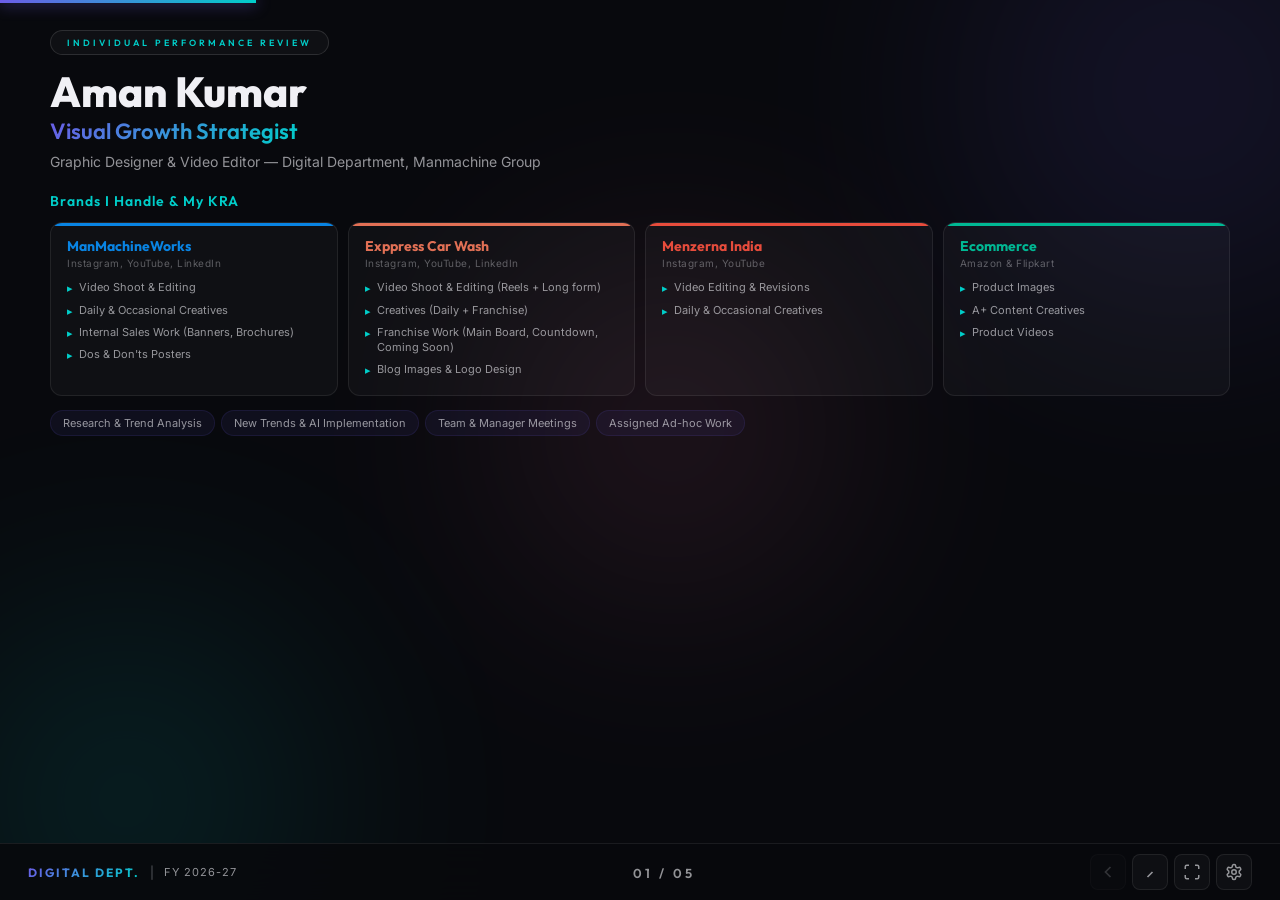
==== commit 3f71306d: "KRA brand cards, gallery, lightbox, updated admin" ====
--- a/index.html
+++ b/index.html
@@ -3,7 +3,7 @@
 <head>
     <meta charset="UTF-8">
     <meta name="viewport" content="width=device-width, initial-scale=1.0">
-    <title>Digital Department — Annual Review FY 2026-27</title>
+    <title>Aman Kumar — Individual Performance Review FY 2026-27</title>
     <link rel="preconnect" href="https://fonts.googleapis.com">
     <link rel="preconnect" href="https://fonts.gstatic.com" crossorigin>
     <link href="https://fonts.googleapis.com/css2?family=Outfit:wght@300;400;500;600;700;800;900&family=Inter:wght@300;400;500;600;700&display=swap" rel="stylesheet">
@@ -12,10 +12,16 @@
 <body>
     <div class="progress-bar" id="progressBar"></div>
 
-    <!-- Video Modal Overlay -->
+    <!-- Video Modal -->
     <div class="video-modal" id="videoModal">
         <button class="video-close" id="videoClose">✕</button>
         <div class="video-container" id="videoContainer"></div>
+    </div>
+
+    <!-- Image Lightbox -->
+    <div class="lightbox" id="lightbox">
+        <button class="lightbox-close" id="lightboxClose">✕</button>
+        <img id="lightboxImg" src="" alt="">
     </div>
 
     <!-- Navigation -->
@@ -23,83 +29,65 @@
         <div class="nav-left">
             <span class="nav-brand" id="navBrand">DIGITAL DEPT.</span>
             <span class="nav-divider">|</span>
-            <span class="nav-subtitle" id="navYear">FY 2026-27</span>
+            <span class="nav-subtitle">FY 2026-27</span>
         </div>
-        <div class="nav-center">
-            <span class="slide-counter" id="slideCounter">01 / 05</span>
-        </div>
+        <div class="nav-center"><span class="slide-counter" id="slideCounter">01 / 05</span></div>
         <div class="nav-right">
-            <button class="nav-btn" id="prevBtn" aria-label="Previous">
-                <svg width="20" height="20" viewBox="0 0 24 24" fill="none" stroke="currentColor" stroke-width="2"><path d="M15 18l-6-6 6-6"/></svg>
-            </button>
-            <button class="nav-btn" id="nextBtn" aria-label="Next">
-                <svg width="20" height="20" viewBox="0 0 24 24" fill="none" stroke="currentColor" stroke-width="2"><path d="M9 18l6-6-6 6"/></svg>
-            </button>
-            <button class="nav-btn" id="fullscreenBtn" aria-label="Fullscreen">
-                <svg width="18" height="18" viewBox="0 0 24 24" fill="none" stroke="currentColor" stroke-width="2"><path d="M8 3H5a2 2 0 0 0-2 2v3m18 0V5a2 2 0 0 0-2-2h-3m0 18h3a2 2 0 0 0 2-2v-3M3 16v3a2 2 0 0 0 2 2h3"/></svg>
-            </button>
-            <a href="admin.html" class="nav-btn admin-link" title="Admin Panel">
-                <svg width="18" height="18" viewBox="0 0 24 24" fill="none" stroke="currentColor" stroke-width="2"><path d="M12.22 2h-.44a2 2 0 0 0-2 2v.18a2 2 0 0 1-1 1.73l-.43.25a2 2 0 0 1-2 0l-.15-.08a2 2 0 0 0-2.73.73l-.22.38a2 2 0 0 0 .73 2.73l.15.1a2 2 0 0 1 1 1.72v.51a2 2 0 0 1-1 1.74l-.15.09a2 2 0 0 0-.73 2.73l.22.38a2 2 0 0 0 2.73.73l.15-.08a2 2 0 0 1 2 0l.43.25a2 2 0 0 1 1 1.73V20a2 2 0 0 0 2 2h.44a2 2 0 0 0 2-2v-.18a2 2 0 0 1 1-1.73l.43-.25a2 2 0 0 1 2 0l.15.08a2 2 0 0 0 2.73-.73l.22-.39a2 2 0 0 0-.73-2.73l-.15-.08a2 2 0 0 1-1-1.74v-.5a2 2 0 0 1 1-1.74l.15-.09a2 2 0 0 0 .73-2.73l-.22-.38a2 2 0 0 0-2.73-.73l-.15.08a2 2 0 0 1-2 0l-.43-.25a2 2 0 0 1-1-1.73V4a2 2 0 0 0-2-2z"/><circle cx="12" cy="12" r="3"/></svg>
-            </a>
+            <button class="nav-btn" id="prevBtn" aria-label="Previous"><svg width="20" height="20" viewBox="0 0 24 24" fill="none" stroke="currentColor" stroke-width="2"><path d="M15 18l-6-6 6-6"/></svg></button>
+            <button class="nav-btn" id="nextBtn" aria-label="Next"><svg width="20" height="20" viewBox="0 0 24 24" fill="none" stroke="currentColor" stroke-width="2"><path d="M9 18l6-6-6 6"/></svg></button>
+            <button class="nav-btn" id="fullscreenBtn" aria-label="Fullscreen"><svg width="18" height="18" viewBox="0 0 24 24" fill="none" stroke="currentColor" stroke-width="2"><path d="M8 3H5a2 2 0 0 0-2 2v3m18 0V5a2 2 0 0 0-2-2h-3m0 18h3a2 2 0 0 0 2-2v-3M3 16v3a2 2 0 0 0 2 2h3"/></svg></button>
+            <a href="admin.html" class="nav-btn admin-link" title="Admin Panel"><svg width="18" height="18" viewBox="0 0 24 24" fill="none" stroke="currentColor" stroke-width="2"><path d="M12.22 2h-.44a2 2 0 0 0-2 2v.18a2 2 0 0 1-1 1.73l-.43.25a2 2 0 0 1-2 0l-.15-.08a2 2 0 0 0-2.73.73l-.22.38a2 2 0 0 0 .73 2.73l.15.1a2 2 0 0 1 1 1.72v.51a2 2 0 0 1-1 1.74l-.15.09a2 2 0 0 0-.73 2.73l.22.38a2 2 0 0 0 2.73.73l.15-.08a2 2 0 0 1 2 0l.43.25a2 2 0 0 1 1 1.73V20a2 2 0 0 0 2 2h.44a2 2 0 0 0 2-2v-.18a2 2 0 0 1 1-1.73l.43-.25a2 2 0 0 1 2 0l.15.08a2 2 0 0 0 2.73-.73l.22-.39a2 2 0 0 0-.73-2.73l-.15-.08a2 2 0 0 1-1-1.74v-.5a2 2 0 0 1 1-1.74l.15-.09a2 2 0 0 0 .73-2.73l-.22-.38a2 2 0 0 0-2.73-.73l-.15.08a2 2 0 0 1-2 0l-.43-.25a2 2 0 0 1-1-1.73V4a2 2 0 0 0-2-2z"/><circle cx="12" cy="12" r="3"/></svg></a>
         </div>
     </nav>
 
-    <!-- Slides Container -->
+    <!-- Slides -->
     <div class="slides-wrapper" id="slidesWrapper">
 
-        <!-- SLIDE 1: Introduction -->
+        <!-- ===== SLIDE 1: MY ROLE & KRA ===== -->
         <section class="slide active" data-slide="1" id="slideIntro">
             <div class="slide-bg-orbs"><div class="orb orb-1"></div><div class="orb orb-2"></div><div class="orb orb-3"></div></div>
-            <div class="slide-content centered">
-                <div class="anim-el" data-delay="0">
-                    <div class="intro-badge" id="introBadge">ANNUAL BUSINESS PLAN & REVIEW</div>
-                </div>
-                <div class="anim-el" data-delay="1">
-                    <h1 class="hero-title" id="introTitle">Digital Department</h1>
-                    <h1 class="hero-title"><span class="gradient-text" id="introSubtitle">FY 2026-27</span></h1>
-                </div>
-                <div class="anim-el" data-delay="2">
-                    <p class="hero-subtitle" id="introDesc">Graphic Design & Video Production — Individual Performance Review</p>
-                </div>
-                <!-- Profile Image Placeholder -->
-                <div class="anim-el" data-delay="2">
-                    <div class="intro-image-wrap" id="introImageWrap" style="display:none">
-                        <img id="introImage" src="" alt="Profile" class="intro-profile-img">
-                    </div>
-                </div>
-                <div class="anim-el" data-delay="3">
-                    <div class="presenter-card">
-                        <div class="meta-item">
-                            <span class="meta-label">PRESENTED BY</span>
-                            <span class="meta-value" id="presenterName">Aman Kumar</span>
+            <div class="slide-content">
+                <div class="intro-top">
+                    <div class="intro-left">
+                        <div class="anim-el" data-delay="0"><div class="intro-badge" id="introBadge">INDIVIDUAL PERFORMANCE REVIEW</div></div>
+                        <div class="anim-el" data-delay="1">
+                            <h1 class="hero-title" id="introTitle">Aman Kumar</h1>
+                            <p class="hero-role"><span class="gradient-text" id="introSubtitle">Visual Growth Strategist</span></p>
                         </div>
-                        <div class="meta-divider"></div>
-                        <div class="meta-item">
-                            <span class="meta-label">ROLE</span>
-                            <span class="meta-value" id="presenterRole">Graphic Designer & Video Editor</span>
+                        <div class="anim-el" data-delay="2">
+                            <p class="hero-desc" id="introDesc">Graphic Designer & Video Editor — Digital Department, Manmachine Group</p>
                         </div>
-                        <div class="meta-divider"></div>
-                        <div class="meta-item">
-                            <span class="meta-label">DEPARTMENT</span>
-                            <span class="meta-value" id="presenterDept">Digital Department</span>
+                        <div class="anim-el" data-delay="2">
+                            <div class="profile-img-wrap" id="introImageWrap" style="display:none">
+                                <img id="introImage" src="" alt="Profile" class="profile-img">
+                            </div>
                         </div>
                     </div>
                 </div>
+
+                <!-- Brand KRA Cards -->
+                <div class="anim-el" data-delay="3">
+                    <h3 class="kra-heading">Brands I Handle & My KRA</h3>
+                    <div class="brand-kra-grid" id="brandKraGrid"></div>
+                </div>
+
+                <!-- Other Tasks -->
                 <div class="anim-el" data-delay="4">
-                    <div class="brands-row" id="brandsRow"></div>
+                    <div class="other-tasks-row" id="otherTasksRow"></div>
                 </div>
+
+                <!-- Visual Gallery -->
                 <div class="anim-el" data-delay="4">
-                    <div class="skills-row" id="skillsRow"></div>
+                    <div class="gallery-grid" id="introGallery"></div>
                 </div>
-                <!-- Video Play Button -->
+
                 <button class="video-play-btn" id="introVideoBtn" style="display:none" data-slide-key="intro">
-                    <svg width="24" height="24" viewBox="0 0 24 24" fill="currentColor"><path d="M8 5v14l11-7z"/></svg>
-                    <span>Play Video</span>
+                    <svg width="24" height="24" viewBox="0 0 24 24" fill="currentColor"><path d="M8 5v14l11-7z"/></svg><span>Play Video</span>
                 </button>
             </div>
         </section>
 
-        <!-- SLIDE 2: Last Year vs Current Year -->
+        <!-- ===== SLIDE 2: LAST YEAR → CURRENT YEAR ===== -->
         <section class="slide" data-slide="2" id="slideComparison">
             <div class="slide-bg-orbs"><div class="orb orb-2"></div><div class="orb orb-3"></div></div>
             <div class="slide-content">
@@ -112,71 +100,47 @@
                         <span class="comp-label comp-current" id="compCurrentLabel">FY 2025-26</span>
                     </div>
                 </div>
-                <div class="anim-el" data-delay="2">
-                    <div class="stats-grid" id="compStatsGrid"></div>
-                </div>
-                <div class="anim-el" data-delay="3">
-                    <div class="achievements-box" id="compAchievements"></div>
-                </div>
-                <!-- Image Placeholder -->
-                <div class="slide-image-placeholder" id="compImageWrap" style="display:none">
-                    <img id="compImage" src="" alt="" class="slide-img">
-                </div>
+                <div class="anim-el" data-delay="2"><div class="stats-grid" id="compStatsGrid"></div></div>
+                <div class="anim-el" data-delay="3"><div class="achievements-box" id="compAchievements"></div></div>
+                <div class="anim-el" data-delay="3"><div class="gallery-grid" id="compGallery"></div></div>
                 <button class="video-play-btn" id="compVideoBtn" style="display:none" data-slide-key="comparison">
-                    <svg width="24" height="24" viewBox="0 0 24 24" fill="currentColor"><path d="M8 5v14l11-7z"/></svg>
-                    <span>Play Video</span>
+                    <svg width="24" height="24" viewBox="0 0 24 24" fill="currentColor"><path d="M8 5v14l11-7z"/></svg><span>Play Video</span>
                 </button>
             </div>
         </section>
 
-        <!-- SLIDE 3: Future Projections -->
+        <!-- ===== SLIDE 3: FUTURE PROJECTIONS ===== -->
         <section class="slide" data-slide="3" id="slideProjections">
             <div class="slide-bg-orbs"><div class="orb orb-1"></div><div class="orb orb-2"></div></div>
             <div class="slide-content">
                 <div class="anim-el" data-delay="0"><div class="section-label">FUTURE PROJECTIONS</div></div>
                 <div class="anim-el" data-delay="1"><h2 class="slide-heading" id="projTitle">Where We're Heading Next</h2></div>
-                <div class="anim-el" data-delay="1">
-                    <div class="year-badge" id="projYearLabel">FY 2026-27 Targets</div>
-                </div>
-                <div class="anim-el" data-delay="2">
-                    <div class="proj-grid" id="projStatsGrid"></div>
-                </div>
-                <div class="anim-el" data-delay="3">
-                    <div class="impact-goals" id="projImpactGoals"></div>
-                </div>
-                <div class="slide-image-placeholder" id="projImageWrap" style="display:none">
-                    <img id="projImage" src="" alt="" class="slide-img">
-                </div>
+                <div class="anim-el" data-delay="1"><div class="year-badge" id="projYearLabel">FY 2026-27 Targets</div></div>
+                <div class="anim-el" data-delay="2"><div class="proj-grid" id="projStatsGrid"></div></div>
+                <div class="anim-el" data-delay="3"><div class="impact-goals" id="projImpactGoals"></div></div>
+                <div class="anim-el" data-delay="3"><div class="gallery-grid" id="projGallery"></div></div>
                 <button class="video-play-btn" id="projVideoBtn" style="display:none" data-slide-key="projections">
-                    <svg width="24" height="24" viewBox="0 0 24 24" fill="currentColor"><path d="M8 5v14l11-7z"/></svg>
-                    <span>Play Video</span>
+                    <svg width="24" height="24" viewBox="0 0 24 24" fill="currentColor"><path d="M8 5v14l11-7z"/></svg><span>Play Video</span>
                 </button>
             </div>
         </section>
 
-        <!-- SLIDE 4: Strategy -->
+        <!-- ===== SLIDE 4: STRATEGY ===== -->
         <section class="slide" data-slide="4" id="slideStrategy">
             <div class="slide-bg-orbs"><div class="orb orb-1"></div><div class="orb orb-3"></div></div>
             <div class="slide-content">
                 <div class="anim-el" data-delay="0"><div class="section-label">STRATEGY & ROADMAP</div></div>
                 <div class="anim-el" data-delay="1"><h2 class="slide-heading" id="stratTitle">The Roadmap to Get There</h2></div>
-                <div class="anim-el" data-delay="2">
-                    <div class="strategy-grid" id="stratGrid"></div>
-                </div>
-                <div class="anim-el" data-delay="3">
-                    <div class="milestones-row" id="stratMilestones"></div>
-                </div>
-                <div class="slide-image-placeholder" id="stratImageWrap" style="display:none">
-                    <img id="stratImage" src="" alt="" class="slide-img">
-                </div>
+                <div class="anim-el" data-delay="2"><div class="strategy-grid" id="stratGrid"></div></div>
+                <div class="anim-el" data-delay="3"><div class="milestones-row" id="stratMilestones"></div></div>
+                <div class="anim-el" data-delay="3"><div class="gallery-grid" id="stratGallery"></div></div>
                 <button class="video-play-btn" id="stratVideoBtn" style="display:none" data-slide-key="strategy">
-                    <svg width="24" height="24" viewBox="0 0 24 24" fill="currentColor"><path d="M8 5v14l11-7z"/></svg>
-                    <span>Play Video</span>
+                    <svg width="24" height="24" viewBox="0 0 24 24" fill="currentColor"><path d="M8 5v14l11-7z"/></svg><span>Play Video</span>
                 </button>
             </div>
         </section>
 
-        <!-- SLIDE 5: Thank You -->
+        <!-- ===== SLIDE 5: THANK YOU ===== -->
         <section class="slide" data-slide="5" id="slideThankyou">
             <div class="slide-bg-orbs"><div class="orb orb-1"></div><div class="orb orb-2"></div><div class="orb orb-3"></div></div>
             <div class="slide-content centered">
@@ -185,31 +149,18 @@
                     <h1 class="hero-title" id="tyTitle">Let's Make</h1>
                     <h1 class="hero-title"><span class="gradient-text" id="tyHighlight">FY27 Iconic</span></h1>
                 </div>
-                <div class="anim-el" data-delay="2">
-                    <p class="hero-subtitle" id="tySubtitle">Ready to elevate every pixel, every frame, every brand touchpoint.</p>
-                </div>
-                <div class="anim-el" data-delay="3">
-                    <div class="asks-row" id="tyAsks"></div>
-                </div>
+                <div class="anim-el" data-delay="2"><p class="hero-desc ty-subtitle" id="tySubtitle">Ready to elevate every pixel, every frame, every brand touchpoint.</p></div>
+                <div class="anim-el" data-delay="3"><div class="asks-row" id="tyAsks"></div></div>
                 <div class="anim-el" data-delay="3">
                     <div class="presenter-card">
-                        <div class="meta-item">
-                            <span class="meta-label" id="tyName2">AMAN KUMAR</span>
-                            <span class="meta-value" id="tyRole2">Graphic Designer & Video Editor</span>
-                        </div>
+                        <div class="meta-item"><span class="meta-label" id="tyName2">AMAN KUMAR</span><span class="meta-value" id="tyRole2">Graphic Designer & Video Editor</span></div>
                         <div class="meta-divider"></div>
-                        <div class="meta-item">
-                            <span class="meta-label" id="tyDept2">DIGITAL DEPARTMENT</span>
-                            <span class="meta-value" id="tyCompany2">Manmachine Group</span>
-                        </div>
+                        <div class="meta-item"><span class="meta-label" id="tyDept2">DIGITAL DEPARTMENT</span><span class="meta-value" id="tyCompany2">Manmachine Group</span></div>
                     </div>
                 </div>
-                <div class="slide-image-placeholder" id="tyImageWrap" style="display:none">
-                    <img id="tyImage" src="" alt="" class="slide-img">
-                </div>
+                <div class="anim-el" data-delay="3"><div class="gallery-grid" id="tyGallery"></div></div>
                 <button class="video-play-btn" id="tyVideoBtn" style="display:none" data-slide-key="thankyou">
-                    <svg width="24" height="24" viewBox="0 0 24 24" fill="currentColor"><path d="M8 5v14l11-7z"/></svg>
-                    <span>Play Video</span>
+                    <svg width="24" height="24" viewBox="0 0 24 24" fill="currentColor"><path d="M8 5v14l11-7z"/></svg><span>Play Video</span>
                 </button>
             </div>
         </section>
--- a/style.css
+++ b/style.css
@@ -1,91 +1,42 @@
 /* ============================================
    PPT PRESENTATION — DYNAMIC THEME CSS
-   All colors via CSS variables from config.js
    ============================================ */
 *, *::before, *::after { margin: 0; padding: 0; box-sizing: border-box; }
-
 :root {
-    --bg-primary: #08090d;
-    --bg-secondary: #0e1017;
-    --bg-card: rgba(255,255,255,0.03);
-    --bg-card-hover: rgba(255,255,255,0.06);
+    --bg-primary: #08090d; --bg-secondary: #0e1017;
+    --bg-card: rgba(255,255,255,0.03); --bg-card-hover: rgba(255,255,255,0.06);
     --border-card: rgba(255,255,255,0.08);
-    --accent-1: #6c5ce7;
-    --accent-2: #00cec9;
-    --accent-3: #fd79a8;
-    --text-primary: #f0f0f5;
-    --text-secondary: rgba(240,240,245,0.6);
-    --text-muted: rgba(240,240,245,0.35);
+    --accent-1: #6c5ce7; --accent-2: #00cec9; --accent-3: #fd79a8;
+    --text-primary: #f0f0f5; --text-secondary: rgba(240,240,245,0.6); --text-muted: rgba(240,240,245,0.35);
     --gradient: linear-gradient(135deg, #6c5ce7, #00cec9);
     --gradient-2: linear-gradient(135deg, #fd79a8, #6c5ce7);
-    --font-display: 'Outfit', sans-serif;
-    --font-body: 'Inter', sans-serif;
+    --font-display: 'Outfit', sans-serif; --font-body: 'Inter', sans-serif;
     --anim-speed: 0.6s;
 }
+html, body { width: 100%; height: 100%; overflow: hidden; font-family: var(--font-body); background: var(--bg-primary); color: var(--text-primary); -webkit-font-smoothing: antialiased; }
 
-html, body {
-    width: 100%; height: 100%; overflow: hidden;
-    font-family: var(--font-body);
-    background: var(--bg-primary);
-    color: var(--text-primary);
-    -webkit-font-smoothing: antialiased;
-}
+/* Progress */
+.progress-bar { position: fixed; top: 0; left: 0; height: 3px; background: var(--gradient); z-index: 1000; transition: width 0.4s; box-shadow: 0 0 15px var(--accent-1); }
 
-/* Progress Bar */
-.progress-bar {
-    position: fixed; top: 0; left: 0; height: 3px;
-    background: var(--gradient); z-index: 1000;
-    transition: width 0.4s ease;
-    box-shadow: 0 0 15px var(--accent-1);
-}
-
-/* Navigation */
-.slide-nav {
-    position: fixed; bottom: 0; left: 0; right: 0;
-    display: flex; align-items: center; justify-content: space-between;
-    padding: 10px 28px;
-    background: rgba(8,9,13,0.9); backdrop-filter: blur(20px);
-    border-top: 1px solid var(--border-card); z-index: 100;
-}
+/* Nav */
+.slide-nav { position: fixed; bottom: 0; left: 0; right: 0; display: flex; align-items: center; justify-content: space-between; padding: 10px 28px; background: rgba(8,9,13,0.9); backdrop-filter: blur(20px); border-top: 1px solid var(--border-card); z-index: 100; }
 .nav-left { display: flex; align-items: center; gap: 10px; }
-.nav-brand {
-    font-family: var(--font-display); font-weight: 700; font-size: 12px;
-    letter-spacing: 2px; background: var(--gradient);
-    -webkit-background-clip: text; -webkit-text-fill-color: transparent; background-clip: text;
-}
+.nav-brand { font-family: var(--font-display); font-weight: 700; font-size: 12px; letter-spacing: 2px; background: var(--gradient); -webkit-background-clip: text; -webkit-text-fill-color: transparent; background-clip: text; }
 .nav-divider { color: var(--text-muted); font-size: 12px; }
 .nav-subtitle { font-size: 11px; color: var(--text-secondary); letter-spacing: 1px; }
-.slide-counter {
-    font-family: var(--font-display); font-weight: 600; font-size: 13px;
-    color: var(--text-secondary); letter-spacing: 3px;
-}
+.slide-counter { font-family: var(--font-display); font-weight: 600; font-size: 13px; color: var(--text-secondary); letter-spacing: 3px; }
 .nav-right { display: flex; align-items: center; gap: 6px; }
-.nav-btn {
-    background: var(--bg-card); border: 1px solid var(--border-card);
-    color: var(--text-secondary); width: 36px; height: 36px;
-    border-radius: 8px; display: flex; align-items: center; justify-content: center;
-    cursor: pointer; transition: 0.3s ease; text-decoration: none;
-}
-.nav-btn:hover {
-    background: var(--bg-card-hover); border-color: rgba(255,255,255,0.15);
-    color: var(--text-primary); transform: translateY(-1px);
-}
-.admin-link { font-size: 11px; }
+.nav-btn { background: var(--bg-card); border: 1px solid var(--border-card); color: var(--text-secondary); width: 36px; height: 36px; border-radius: 8px; display: flex; align-items: center; justify-content: center; cursor: pointer; transition: 0.3s; text-decoration: none; }
+.nav-btn:hover { background: var(--bg-card-hover); border-color: rgba(255,255,255,0.15); color: var(--text-primary); transform: translateY(-1px); }
 
 /* Slides */
 .slides-wrapper { width: 100%; height: 100%; position: relative; }
-.slide {
-    position: absolute; inset: 0;
-    display: flex; align-items: center; justify-content: center;
-    padding: 40px 60px 70px;
-    opacity: 0; visibility: hidden; transition: opacity 0.5s ease, visibility 0.5s ease;
-    overflow-y: auto; overflow-x: hidden;
-}
+.slide { position: absolute; inset: 0; display: flex; align-items: flex-start; justify-content: center; padding: 30px 50px 65px; opacity: 0; visibility: hidden; transition: opacity 0.5s, visibility 0.5s; overflow-y: auto; overflow-x: hidden; }
 .slide.active { opacity: 1; visibility: visible; }
 .slide-content { width: 100%; max-width: 1200px; position: relative; z-index: 2; }
 .slide-content.centered { text-align: center; display: flex; flex-direction: column; align-items: center; }
 
-/* Background Orbs */
+/* Orbs */
 .slide-bg-orbs { position: absolute; inset: 0; overflow: hidden; z-index: 0; }
 .orb { position: absolute; border-radius: 50%; filter: blur(120px); opacity: 0.12; }
 .orb-1 { width: 450px; height: 450px; background: var(--accent-1); top: -15%; right: -10%; animation: orbF 15s ease-in-out infinite; }
@@ -94,264 +45,153 @@
 @keyframes orbF { 0%,100%{transform:translate(0,0) scale(1)} 33%{transform:translate(30px,-30px) scale(1.05)} 66%{transform:translate(-20px,20px) scale(0.95)} }
 
 /* Animations */
-.anim-el {
-    opacity: 0; transition: opacity var(--anim-speed) ease, transform var(--anim-speed) ease;
-}
-/* fade-up (default) */
+.anim-el { opacity: 0; transition: opacity var(--anim-speed) ease, transform var(--anim-speed) ease, filter var(--anim-speed) ease; }
 .anim-fade-up .anim-el { transform: translateY(30px); }
 .anim-fade-up .slide.active .anim-el.visible { opacity: 1; transform: translateY(0); }
-/* slide-left */
 .anim-slide-left .anim-el { transform: translateX(60px); }
 .anim-slide-left .slide.active .anim-el.visible { opacity: 1; transform: translateX(0); }
-/* scale */
 .anim-scale .anim-el { transform: scale(0.85); }
 .anim-scale .slide.active .anim-el.visible { opacity: 1; transform: scale(1); }
-/* bounce */
 .anim-bounce .anim-el { transform: translateY(40px); }
 .anim-bounce .slide.active .anim-el.visible { opacity: 1; transform: translateY(0); transition-timing-function: cubic-bezier(0.34,1.56,0.64,1); }
-/* blur */
 .anim-blur .anim-el { transform: translateY(15px); filter: blur(8px); }
 .anim-blur .slide.active .anim-el.visible { opacity: 1; transform: translateY(0); filter: blur(0); }
-/* Speed */
 .anim-slow { --anim-speed: 0.9s; }
 .anim-normal { --anim-speed: 0.6s; }
 .anim-fast { --anim-speed: 0.35s; }
 
 /* Gradient Text */
-.gradient-text {
-    background: var(--gradient); -webkit-background-clip: text;
-    -webkit-text-fill-color: transparent; background-clip: text;
-}
+.gradient-text { background: var(--gradient); -webkit-background-clip: text; -webkit-text-fill-color: transparent; background-clip: text; }
+.section-label { font-family: var(--font-display); font-size: 11px; font-weight: 600; letter-spacing: 4px; color: var(--accent-2); margin-bottom: 8px; }
+.slide-heading { font-family: var(--font-display); font-size: 30px; font-weight: 700; margin-bottom: 20px; line-height: 1.2; }
 
-/* Section Label */
-.section-label {
-    font-family: var(--font-display); font-size: 11px; font-weight: 600;
-    letter-spacing: 4px; color: var(--accent-2); margin-bottom: 10px; text-transform: uppercase;
-}
-.slide-heading {
-    font-family: var(--font-display); font-size: 32px; font-weight: 700;
-    margin-bottom: 28px; line-height: 1.2;
-}
+/* ====== SLIDE 1: KRA ====== */
+.intro-top { margin-bottom: 20px; }
+.intro-badge { display: inline-block; padding: 6px 16px; border: 1px solid rgba(255,255,255,0.12); border-radius: 50px; font-family: var(--font-display); font-size: 9px; font-weight: 600; letter-spacing: 3px; color: var(--accent-2); margin-bottom: 14px; background: var(--bg-card); }
+.hero-title { font-family: var(--font-display); font-size: 42px; font-weight: 800; line-height: 1.1; }
+.hero-role { font-family: var(--font-display); font-size: 22px; font-weight: 600; margin: 2px 0 6px; }
+.hero-desc { font-size: 14px; color: var(--text-secondary); max-width: 550px; line-height: 1.5; margin-bottom: 8px; }
+.profile-img-wrap { margin-bottom: 12px; }
+.profile-img { width: 80px; height: 80px; border-radius: 50%; object-fit: cover; border: 2px solid var(--accent-1); }
 
-/* ====== SLIDE 1: INTRO ====== */
-.intro-badge {
-    display: inline-block; padding: 7px 18px;
-    border: 1px solid rgba(255,255,255,0.12); border-radius: 50px;
-    font-family: var(--font-display); font-size: 10px; font-weight: 600;
-    letter-spacing: 4px; color: var(--accent-2); margin-bottom: 24px;
-    background: var(--bg-card); backdrop-filter: blur(10px);
-}
-.hero-title {
-    font-family: var(--font-display); font-size: 56px; font-weight: 800;
-    line-height: 1.1; letter-spacing: -1px;
-}
-.hero-subtitle {
-    font-size: 16px; color: var(--text-secondary); max-width: 550px;
-    margin: 16px 0 32px; line-height: 1.6;
-}
-.intro-profile-img {
-    width: 120px; height: 120px; border-radius: 50%; object-fit: cover;
-    border: 3px solid var(--accent-1); margin-bottom: 20px;
-}
-.presenter-card {
-    display: flex; align-items: center; gap: 20px;
-    padding: 16px 28px; background: var(--bg-card);
-    border: 1px solid var(--border-card); border-radius: 14px;
-    backdrop-filter: blur(10px); margin-bottom: 20px;
-}
-.meta-item { display: flex; flex-direction: column; gap: 3px; }
-.meta-label { font-size: 10px; color: var(--text-muted); letter-spacing: 1px; text-transform: uppercase; }
-.meta-value { font-family: var(--font-display); font-weight: 600; font-size: 13px; }
-.meta-divider { width: 1px; height: 28px; background: var(--border-card); }
-.brands-row { display: flex; flex-wrap: wrap; gap: 8px; justify-content: center; margin-bottom: 12px; }
-.brand-chip {
-    padding: 6px 14px; background: var(--bg-card); border: 1px solid var(--border-card);
-    border-radius: 50px; font-size: 12px; color: var(--text-secondary); font-weight: 500;
-    transition: 0.3s ease;
-}
-.brand-chip:hover { background: var(--bg-card-hover); color: var(--text-primary); border-color: var(--accent-1); }
-.skills-row { display: flex; flex-wrap: wrap; gap: 6px; justify-content: center; }
-.skill-tag {
-    padding: 4px 12px; border-radius: 6px; font-size: 11px; font-weight: 500;
-    background: rgba(108,92,231,0.1); color: var(--accent-1); border: 1px solid rgba(108,92,231,0.15);
-}
+.kra-heading { font-family: var(--font-display); font-size: 14px; font-weight: 600; color: var(--accent-2); letter-spacing: 1px; margin-bottom: 12px; }
+
+/* Brand KRA Cards */
+.brand-kra-grid { display: grid; grid-template-columns: repeat(4, 1fr); gap: 10px; margin-bottom: 14px; }
+.brand-kra-card { padding: 14px 16px; background: var(--bg-card); border: 1px solid var(--border-card); border-radius: 12px; transition: 0.3s; position: relative; overflow: hidden; }
+.brand-kra-card:hover { background: var(--bg-card-hover); transform: translateY(-2px); }
+.brand-kra-card::before { content: ''; position: absolute; top: 0; left: 0; right: 0; height: 3px; border-radius: 12px 12px 0 0; }
+.brand-name { font-family: var(--font-display); font-size: 14px; font-weight: 700; margin-bottom: 2px; }
+.brand-platforms { font-size: 10px; color: var(--text-muted); letter-spacing: 0.5px; margin-bottom: 8px; }
+.brand-task { display: flex; align-items: flex-start; gap: 6px; font-size: 11px; color: var(--text-secondary); padding: 3px 0; line-height: 1.4; }
+.brand-task::before { content: '▸'; color: var(--accent-2); flex-shrink: 0; margin-top: 1px; }
+
+.other-tasks-row { display: flex; flex-wrap: wrap; gap: 6px; margin-bottom: 14px; }
+.other-task-chip { padding: 5px 12px; background: rgba(108,92,231,0.08); border: 1px solid rgba(108,92,231,0.12); border-radius: 50px; font-size: 11px; color: var(--text-secondary); }
 
 /* ====== SLIDE 2: COMPARISON ====== */
-.comparison-header {
-    display: flex; align-items: center; justify-content: center; gap: 20px; margin-bottom: 24px;
-}
-.comp-label {
-    font-family: var(--font-display); font-weight: 700; font-size: 18px; padding: 8px 20px;
-    border-radius: 10px;
-}
+.comparison-header { display: flex; align-items: center; justify-content: center; gap: 16px; margin-bottom: 18px; }
+.comp-label { font-family: var(--font-display); font-weight: 700; font-size: 16px; padding: 6px 16px; border-radius: 8px; }
 .comp-last { background: rgba(255,255,255,0.04); color: var(--text-secondary); border: 1px solid var(--border-card); }
 .comp-current { background: rgba(108,92,231,0.12); color: var(--accent-2); border: 1px solid rgba(0,206,201,0.2); }
-.comp-vs { font-family: var(--font-display); font-weight: 800; font-size: 14px; color: var(--text-muted); }
-
-.stats-grid { display: grid; grid-template-columns: repeat(3,1fr); gap: 12px; margin-bottom: 20px; }
-.stat-card {
-    padding: 18px; background: var(--bg-card); border: 1px solid var(--border-card);
-    border-radius: 14px; transition: 0.3s ease;
-}
+.comp-vs { font-family: var(--font-display); font-weight: 800; font-size: 12px; color: var(--text-muted); }
+.stats-grid { display: grid; grid-template-columns: repeat(3,1fr); gap: 10px; margin-bottom: 14px; }
+.stat-card { padding: 14px; background: var(--bg-card); border: 1px solid var(--border-card); border-radius: 12px; transition: 0.3s; }
 .stat-card:hover { background: var(--bg-card-hover); transform: translateY(-2px); }
-.stat-icon { font-size: 22px; margin-bottom: 8px; }
-.stat-label { font-size: 12px; color: var(--text-secondary); margin-bottom: 10px; }
-.stat-compare { display: flex; align-items: baseline; gap: 10px; }
-.stat-old { font-size: 16px; color: var(--text-muted); text-decoration: line-through; font-family: var(--font-display); font-weight: 600; }
-.stat-arrow { color: var(--accent-2); font-size: 16px; }
-.stat-new {
-    font-size: 28px; font-family: var(--font-display); font-weight: 800;
-    background: var(--gradient); -webkit-background-clip: text; -webkit-text-fill-color: transparent; background-clip: text;
-}
-.stat-growth { font-size: 11px; color: #00b894; font-weight: 600; margin-top: 4px; }
-.stat-growth.down { color: #00b894; }
-
-.achievements-box {
-    padding: 18px 22px; background: var(--bg-card); border: 1px solid var(--border-card);
-    border-radius: 14px;
-}
-.achievements-box h4 {
-    font-family: var(--font-display); font-size: 13px; font-weight: 600;
-    color: var(--accent-2); margin-bottom: 10px; letter-spacing: 1px;
-}
-.ach-item {
-    display: flex; align-items: center; gap: 8px; padding: 6px 0; font-size: 13px;
-    color: var(--text-secondary);
-}
-.ach-check { color: #00b894; font-weight: 700; font-size: 14px; }
+.stat-icon { font-size: 20px; margin-bottom: 6px; }
+.stat-label { font-size: 11px; color: var(--text-secondary); margin-bottom: 8px; }
+.stat-compare { display: flex; align-items: baseline; gap: 8px; }
+.stat-old { font-size: 14px; color: var(--text-muted); text-decoration: line-through; font-family: var(--font-display); font-weight: 600; }
+.stat-arrow { color: var(--accent-2); font-size: 14px; }
+.stat-new { font-size: 24px; font-family: var(--font-display); font-weight: 800; background: var(--gradient); -webkit-background-clip: text; -webkit-text-fill-color: transparent; background-clip: text; }
+.stat-growth { font-size: 10px; color: #00b894; font-weight: 600; margin-top: 3px; }
+.achievements-box { padding: 14px 18px; background: var(--bg-card); border: 1px solid var(--border-card); border-radius: 12px; margin-bottom: 14px; }
+.achievements-box h4 { font-family: var(--font-display); font-size: 12px; font-weight: 600; color: var(--accent-2); margin-bottom: 8px; letter-spacing: 1px; }
+.ach-item { display: flex; align-items: center; gap: 6px; padding: 4px 0; font-size: 12px; color: var(--text-secondary); }
+.ach-check { color: #00b894; font-weight: 700; font-size: 13px; }
 
 /* ====== SLIDE 3: PROJECTIONS ====== */
-.year-badge {
-    display: inline-block; padding: 8px 20px; border-radius: 50px;
-    background: rgba(108,92,231,0.12); border: 1px solid rgba(108,92,231,0.2);
-    font-family: var(--font-display); font-weight: 700; font-size: 14px;
-    color: var(--accent-1); margin-bottom: 24px; letter-spacing: 1px;
-}
-.proj-grid { display: grid; grid-template-columns: repeat(3,1fr); gap: 12px; margin-bottom: 24px; }
-.proj-card {
-    padding: 20px; background: var(--bg-card); border: 1px solid var(--border-card);
-    border-radius: 14px; text-align: center; transition: 0.3s ease;
-}
+.year-badge { display: inline-block; padding: 6px 16px; border-radius: 50px; background: rgba(108,92,231,0.12); border: 1px solid rgba(108,92,231,0.2); font-family: var(--font-display); font-weight: 700; font-size: 13px; color: var(--accent-1); margin-bottom: 18px; }
+.proj-grid { display: grid; grid-template-columns: repeat(3,1fr); gap: 10px; margin-bottom: 18px; }
+.proj-card { padding: 16px; background: var(--bg-card); border: 1px solid var(--border-card); border-radius: 12px; text-align: center; transition: 0.3s; }
 .proj-card:hover { background: var(--bg-card-hover); transform: translateY(-2px); }
-.proj-icon { font-size: 26px; margin-bottom: 8px; }
-.proj-number {
-    font-family: var(--font-display); font-size: 36px; font-weight: 800;
-    background: var(--gradient); -webkit-background-clip: text; -webkit-text-fill-color: transparent; background-clip: text;
-    line-height: 1.1; margin-bottom: 4px;
-}
-.proj-label { font-size: 12px; color: var(--text-secondary); margin-bottom: 6px; }
-.proj-growth {
-    display: inline-block; padding: 3px 10px; border-radius: 50px;
-    font-size: 10px; font-weight: 700; letter-spacing: 0.5px;
-    background: rgba(0,184,148,0.12); color: #00b894;
-}
+.proj-icon { font-size: 24px; margin-bottom: 6px; }
+.proj-number { font-family: var(--font-display); font-size: 32px; font-weight: 800; background: var(--gradient); -webkit-background-clip: text; -webkit-text-fill-color: transparent; background-clip: text; line-height: 1.1; margin-bottom: 3px; }
+.proj-label { font-size: 11px; color: var(--text-secondary); margin-bottom: 5px; }
+.proj-growth { display: inline-block; padding: 2px 8px; border-radius: 50px; font-size: 10px; font-weight: 700; background: rgba(0,184,148,0.12); color: #00b894; }
 .proj-growth.new-tag { background: rgba(9,132,227,0.12); color: #0984e3; }
-
-.impact-goals {
-    display: flex; gap: 12px; flex-wrap: wrap; justify-content: center;
-}
-.impact-chip {
-    padding: 12px 20px; background: var(--bg-card); border: 1px solid var(--border-card);
-    border-radius: 12px; display: flex; align-items: center; gap: 10px; transition: 0.3s ease;
-}
+.impact-goals { display: flex; gap: 10px; flex-wrap: wrap; margin-bottom: 14px; }
+.impact-chip { padding: 10px 16px; background: var(--bg-card); border: 1px solid var(--border-card); border-radius: 10px; display: flex; align-items: center; gap: 8px; transition: 0.3s; }
 .impact-chip:hover { border-color: var(--accent-2); }
-.impact-metric { font-size: 12px; color: var(--text-secondary); }
-.impact-target { font-family: var(--font-display); font-weight: 700; font-size: 16px; color: var(--accent-2); }
+.impact-metric { font-size: 11px; color: var(--text-secondary); }
+.impact-target { font-family: var(--font-display); font-weight: 700; font-size: 14px; color: var(--accent-2); }
 
 /* ====== SLIDE 4: STRATEGY ====== */
-.strategy-grid { display: grid; grid-template-columns: repeat(2,1fr); gap: 14px; margin-bottom: 24px; }
-.strat-card {
-    padding: 22px; background: var(--bg-card); border: 1px solid var(--border-card);
-    border-radius: 14px; transition: 0.3s ease;
-}
+.strategy-grid { display: grid; grid-template-columns: repeat(2,1fr); gap: 10px; margin-bottom: 18px; }
+.strat-card { padding: 16px; background: var(--bg-card); border: 1px solid var(--border-card); border-radius: 12px; transition: 0.3s; }
 .strat-card:hover { background: var(--bg-card-hover); transform: translateY(-2px); }
-.strat-header { display: flex; align-items: center; gap: 10px; margin-bottom: 10px; }
-.strat-icon { font-size: 22px; }
-.strat-tag {
-    font-size: 9px; font-weight: 700; letter-spacing: 2px; padding: 3px 10px;
-    border-radius: 50px; background: rgba(108,92,231,0.12); color: var(--accent-1);
-}
-.strat-card h4 { font-family: var(--font-display); font-size: 15px; font-weight: 600; margin-bottom: 6px; }
-.strat-card p { font-size: 12px; color: var(--text-secondary); line-height: 1.6; }
-
-.milestones-row { display: flex; gap: 12px; }
-.milestone {
-    flex: 1; padding: 18px; background: var(--bg-card); border: 1px solid var(--border-card);
-    border-radius: 14px; transition: 0.3s ease; position: relative; overflow: hidden;
-}
-.milestone::before {
-    content: ''; position: absolute; top: 0; left: 0; right: 0; height: 3px;
-    background: var(--border-card); border-radius: 14px 14px 0 0;
-}
+.strat-header { display: flex; align-items: center; gap: 8px; margin-bottom: 8px; }
+.strat-icon { font-size: 20px; }
+.strat-tag { font-size: 8px; font-weight: 700; letter-spacing: 2px; padding: 2px 8px; border-radius: 50px; background: rgba(108,92,231,0.12); color: var(--accent-1); }
+.strat-card h4 { font-family: var(--font-display); font-size: 14px; font-weight: 600; margin-bottom: 4px; }
+.strat-card p { font-size: 11px; color: var(--text-secondary); line-height: 1.5; }
+.milestones-row { display: flex; gap: 10px; margin-bottom: 14px; }
+.milestone { flex: 1; padding: 14px; background: var(--bg-card); border: 1px solid var(--border-card); border-radius: 12px; transition: 0.3s; position: relative; overflow: hidden; }
+.milestone::before { content: ''; position: absolute; top: 0; left: 0; right: 0; height: 3px; background: var(--border-card); border-radius: 12px 12px 0 0; }
 .milestone:last-child::before { background: var(--gradient); }
 .milestone:hover { background: var(--bg-card-hover); transform: translateY(-2px); }
-.mile-q { font-family: var(--font-display); font-size: 20px; font-weight: 800; background: var(--gradient); -webkit-background-clip: text; -webkit-text-fill-color: transparent; background-clip: text; }
-.mile-period { font-size: 11px; color: var(--text-muted); margin-bottom: 8px; }
-.mile-goal { font-size: 12px; color: var(--text-secondary); line-height: 1.5; }
+.mile-q { font-family: var(--font-display); font-size: 18px; font-weight: 800; background: var(--gradient); -webkit-background-clip: text; -webkit-text-fill-color: transparent; background-clip: text; }
+.mile-period { font-size: 10px; color: var(--text-muted); margin-bottom: 6px; }
+.mile-goal { font-size: 11px; color: var(--text-secondary); line-height: 1.4; }
 
-/* ====== SLIDE 5: THANK YOU ====== */
-.asks-row { display: flex; flex-wrap: wrap; gap: 8px; justify-content: center; margin-bottom: 28px; }
-.ask-chip {
-    padding: 10px 18px; background: rgba(108,92,231,0.08);
-    border: 1px solid rgba(108,92,231,0.15); border-radius: 50px;
-    font-size: 13px; color: var(--text-secondary); transition: 0.3s ease;
-}
+/* ====== SLIDE 5 ====== */
+.ty-subtitle { margin-bottom: 20px; }
+.asks-row { display: flex; flex-wrap: wrap; gap: 6px; justify-content: center; margin-bottom: 20px; }
+.ask-chip { padding: 8px 14px; background: rgba(108,92,231,0.08); border: 1px solid rgba(108,92,231,0.15); border-radius: 50px; font-size: 12px; color: var(--text-secondary); transition: 0.3s; }
 .ask-chip:hover { background: rgba(108,92,231,0.15); color: var(--text-primary); }
+.presenter-card { display: flex; align-items: center; gap: 16px; padding: 14px 24px; background: var(--bg-card); border: 1px solid var(--border-card); border-radius: 12px; margin-bottom: 14px; }
+.meta-item { display: flex; flex-direction: column; gap: 2px; }
+.meta-label { font-size: 10px; color: var(--text-muted); letter-spacing: 1px; }
+.meta-value { font-family: var(--font-display); font-weight: 600; font-size: 13px; }
+.meta-divider { width: 1px; height: 24px; background: var(--border-card); }
 
-/* ====== VIDEO PLAY BUTTON ====== */
-.video-play-btn {
-    position: absolute; bottom: 80px; right: 40px;
-    display: flex; align-items: center; gap: 8px;
-    padding: 12px 22px; background: var(--gradient);
-    border: none; border-radius: 50px; color: #fff;
-    font-family: var(--font-display); font-size: 13px; font-weight: 600;
-    cursor: pointer; transition: 0.3s ease; z-index: 10;
-    box-shadow: 0 4px 20px rgba(108,92,231,0.3);
-}
-.video-play-btn:hover { transform: scale(1.05); box-shadow: 0 4px 30px rgba(108,92,231,0.5); }
+/* ====== GALLERY ====== */
+.gallery-grid { display: flex; gap: 8px; flex-wrap: wrap; margin-top: 10px; }
+.gallery-item { width: 140px; height: 100px; border-radius: 10px; overflow: hidden; border: 1px solid var(--border-card); cursor: pointer; transition: 0.3s; flex-shrink: 0; }
+.gallery-item:hover { transform: scale(1.05); border-color: var(--accent-1); box-shadow: 0 4px 20px rgba(108,92,231,0.2); }
+.gallery-item img { width: 100%; height: 100%; object-fit: cover; }
 
-/* ====== VIDEO MODAL ====== */
-.video-modal {
-    position: fixed; inset: 0; background: rgba(0,0,0,0.92);
-    z-index: 500; display: none; align-items: center; justify-content: center;
-    backdrop-filter: blur(10px);
-}
+/* ====== VIDEO BTN & MODAL ====== */
+.video-play-btn { position: absolute; bottom: 70px; right: 30px; display: flex; align-items: center; gap: 6px; padding: 10px 18px; background: var(--gradient); border: none; border-radius: 50px; color: #fff; font-family: var(--font-display); font-size: 12px; font-weight: 600; cursor: pointer; transition: 0.3s; z-index: 10; box-shadow: 0 4px 20px rgba(108,92,231,0.3); }
+.video-play-btn:hover { transform: scale(1.05); }
+.video-modal { position: fixed; inset: 0; background: rgba(0,0,0,0.92); z-index: 500; display: none; align-items: center; justify-content: center; backdrop-filter: blur(10px); }
 .video-modal.active { display: flex; }
-.video-close {
-    position: absolute; top: 20px; right: 30px;
-    background: rgba(255,255,255,0.1); border: 1px solid rgba(255,255,255,0.2);
-    color: #fff; width: 44px; height: 44px; border-radius: 50%;
-    font-size: 20px; cursor: pointer; transition: 0.3s ease; z-index: 10;
-}
+.video-close { position: absolute; top: 20px; right: 30px; background: rgba(255,255,255,0.1); border: 1px solid rgba(255,255,255,0.2); color: #fff; width: 44px; height: 44px; border-radius: 50%; font-size: 20px; cursor: pointer; transition: 0.3s; z-index: 10; }
 .video-close:hover { background: rgba(255,255,255,0.2); }
 .video-container { width: 85%; max-width: 900px; aspect-ratio: 16/9; border-radius: 16px; overflow: hidden; }
-.video-container iframe, .video-container video {
-    width: 100%; height: 100%; border: none; border-radius: 16px;
-}
+.video-container iframe, .video-container video { width: 100%; height: 100%; border: none; border-radius: 16px; }
 
-/* ====== IMAGE PLACEHOLDERS ====== */
-.slide-image-placeholder {
-    margin-top: 16px; border-radius: 14px; overflow: hidden;
-    border: 1px solid var(--border-card); max-width: 400px;
-}
-.slide-img { width: 100%; height: auto; display: block; border-radius: 14px; }
-.intro-image-wrap { margin-bottom: 16px; }
+/* ====== LIGHTBOX ====== */
+.lightbox { position: fixed; inset: 0; background: rgba(0,0,0,0.92); z-index: 600; display: none; align-items: center; justify-content: center; backdrop-filter: blur(10px); cursor: pointer; }
+.lightbox.active { display: flex; }
+.lightbox-close { position: absolute; top: 20px; right: 30px; background: rgba(255,255,255,0.1); border: 1px solid rgba(255,255,255,0.2); color: #fff; width: 44px; height: 44px; border-radius: 50%; font-size: 20px; cursor: pointer; transition: 0.3s; z-index: 10; }
+.lightbox-close:hover { background: rgba(255,255,255,0.2); }
+.lightbox img { max-width: 90%; max-height: 85vh; border-radius: 12px; object-fit: contain; }
 
 /* ====== RESPONSIVE ====== */
 @media (max-width: 1000px) {
-    .slide { padding: 30px 30px 65px; }
-    .hero-title { font-size: 40px; }
-    .slide-heading { font-size: 26px; }
+    .slide { padding: 24px 24px 60px; }
+    .hero-title { font-size: 32px; }
+    .slide-heading { font-size: 24px; }
+    .brand-kra-grid { grid-template-columns: repeat(2,1fr); }
     .stats-grid, .proj-grid { grid-template-columns: repeat(2,1fr); }
     .strategy-grid { grid-template-columns: 1fr; }
     .milestones-row { flex-direction: column; }
-    .presenter-card { flex-direction: column; gap: 12px; }
+    .presenter-card { flex-direction: column; gap: 10px; }
     .meta-divider { width: 100%; height: 1px; }
-    .comparison-header { flex-wrap: wrap; gap: 10px; }
 }
 @media (max-width: 650px) {
-    .hero-title { font-size: 30px; }
+    .hero-title { font-size: 26px; }
+    .brand-kra-grid { grid-template-columns: 1fr; }
     .stats-grid, .proj-grid { grid-template-columns: 1fr; }
-    .stat-new { font-size: 22px; }
-    .proj-number { font-size: 28px; }
 }
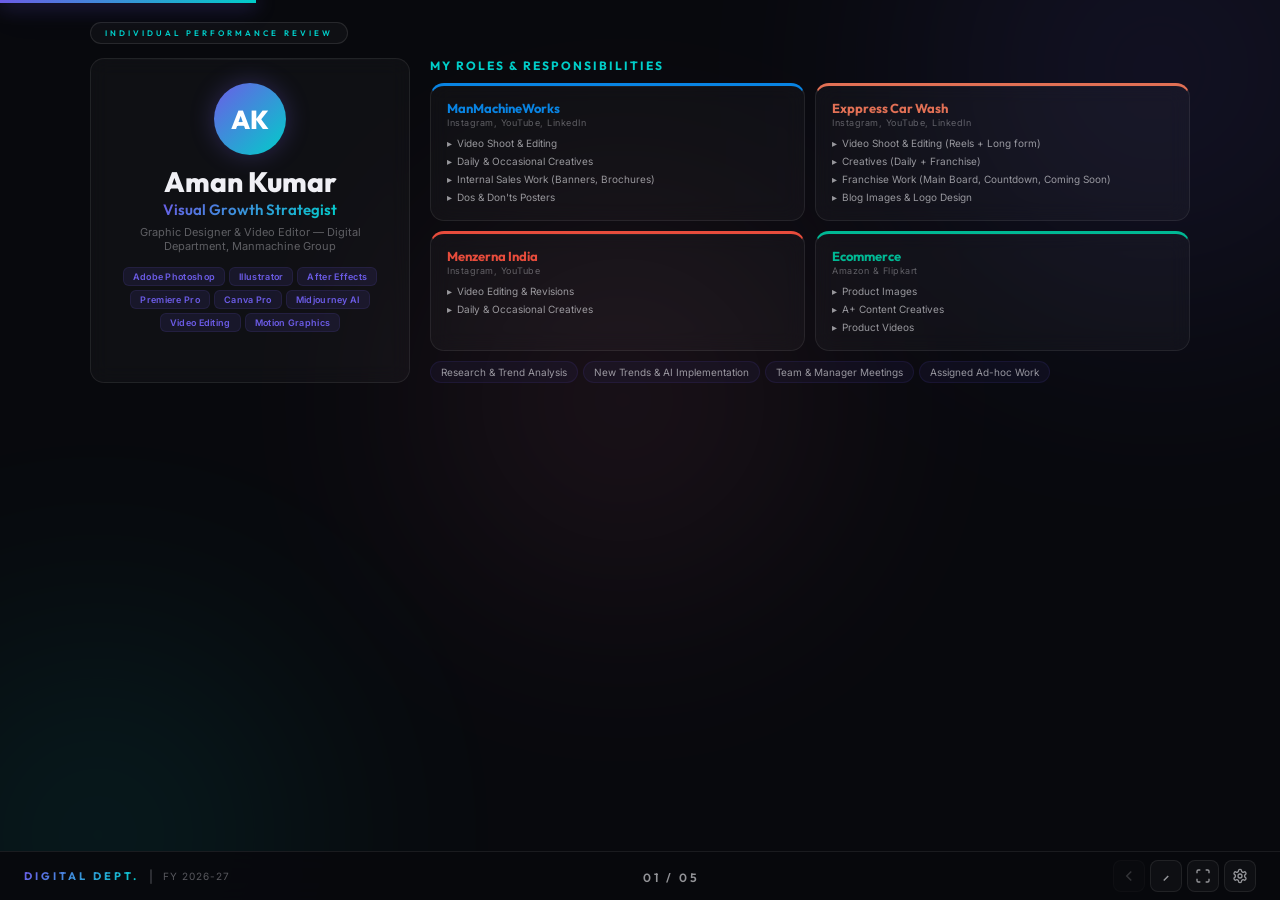
==== commit caa1b490: "Premium design v2: glass cards, visual bars, avatar, PPTX export, skills" ====
--- a/index.html
+++ b/index.html
@@ -11,89 +11,60 @@
 </head>
 <body>
     <div class="progress-bar" id="progressBar"></div>
+    <div class="video-modal" id="videoModal"><button class="video-close" id="videoClose">✕</button><div class="video-container" id="videoContainer"></div></div>
+    <div class="lightbox" id="lightbox"><button class="lightbox-close" id="lightboxClose">✕</button><img id="lightboxImg" src="" alt=""></div>
 
-    <!-- Video Modal -->
-    <div class="video-modal" id="videoModal">
-        <button class="video-close" id="videoClose">✕</button>
-        <div class="video-container" id="videoContainer"></div>
-    </div>
-
-    <!-- Image Lightbox -->
-    <div class="lightbox" id="lightbox">
-        <button class="lightbox-close" id="lightboxClose">✕</button>
-        <img id="lightboxImg" src="" alt="">
-    </div>
-
-    <!-- Navigation -->
     <nav class="slide-nav">
-        <div class="nav-left">
-            <span class="nav-brand" id="navBrand">DIGITAL DEPT.</span>
-            <span class="nav-divider">|</span>
-            <span class="nav-subtitle">FY 2026-27</span>
-        </div>
+        <div class="nav-left"><span class="nav-brand">DIGITAL DEPT.</span><span class="nav-divider">|</span><span class="nav-subtitle">FY 2026-27</span></div>
         <div class="nav-center"><span class="slide-counter" id="slideCounter">01 / 05</span></div>
         <div class="nav-right">
-            <button class="nav-btn" id="prevBtn" aria-label="Previous"><svg width="20" height="20" viewBox="0 0 24 24" fill="none" stroke="currentColor" stroke-width="2"><path d="M15 18l-6-6 6-6"/></svg></button>
-            <button class="nav-btn" id="nextBtn" aria-label="Next"><svg width="20" height="20" viewBox="0 0 24 24" fill="none" stroke="currentColor" stroke-width="2"><path d="M9 18l6-6-6 6"/></svg></button>
-            <button class="nav-btn" id="fullscreenBtn" aria-label="Fullscreen"><svg width="18" height="18" viewBox="0 0 24 24" fill="none" stroke="currentColor" stroke-width="2"><path d="M8 3H5a2 2 0 0 0-2 2v3m18 0V5a2 2 0 0 0-2-2h-3m0 18h3a2 2 0 0 0 2-2v-3M3 16v3a2 2 0 0 0 2 2h3"/></svg></button>
-            <a href="admin.html" class="nav-btn admin-link" title="Admin Panel"><svg width="18" height="18" viewBox="0 0 24 24" fill="none" stroke="currentColor" stroke-width="2"><path d="M12.22 2h-.44a2 2 0 0 0-2 2v.18a2 2 0 0 1-1 1.73l-.43.25a2 2 0 0 1-2 0l-.15-.08a2 2 0 0 0-2.73.73l-.22.38a2 2 0 0 0 .73 2.73l.15.1a2 2 0 0 1 1 1.72v.51a2 2 0 0 1-1 1.74l-.15.09a2 2 0 0 0-.73 2.73l.22.38a2 2 0 0 0 2.73.73l.15-.08a2 2 0 0 1 2 0l.43.25a2 2 0 0 1 1 1.73V20a2 2 0 0 0 2 2h.44a2 2 0 0 0 2-2v-.18a2 2 0 0 1 1-1.73l.43-.25a2 2 0 0 1 2 0l.15.08a2 2 0 0 0 2.73-.73l.22-.39a2 2 0 0 0-.73-2.73l-.15-.08a2 2 0 0 1-1-1.74v-.5a2 2 0 0 1 1-1.74l.15-.09a2 2 0 0 0 .73-2.73l-.22-.38a2 2 0 0 0-2.73-.73l-.15.08a2 2 0 0 1-2 0l-.43-.25a2 2 0 0 1-1-1.73V4a2 2 0 0 0-2-2z"/><circle cx="12" cy="12" r="3"/></svg></a>
+            <button class="nav-btn" id="prevBtn"><svg width="18" height="18" viewBox="0 0 24 24" fill="none" stroke="currentColor" stroke-width="2"><path d="M15 18l-6-6 6-6"/></svg></button>
+            <button class="nav-btn" id="nextBtn"><svg width="18" height="18" viewBox="0 0 24 24" fill="none" stroke="currentColor" stroke-width="2"><path d="M9 18l6-6-6 6"/></svg></button>
+            <button class="nav-btn" id="fullscreenBtn"><svg width="16" height="16" viewBox="0 0 24 24" fill="none" stroke="currentColor" stroke-width="2"><path d="M8 3H5a2 2 0 0 0-2 2v3m18 0V5a2 2 0 0 0-2-2h-3m0 18h3a2 2 0 0 0 2-2v-3M3 16v3a2 2 0 0 0 2 2h3"/></svg></button>
+            <a href="admin.html" class="nav-btn" title="Admin Panel"><svg width="16" height="16" viewBox="0 0 24 24" fill="none" stroke="currentColor" stroke-width="2"><path d="M12.22 2h-.44a2 2 0 0 0-2 2v.18a2 2 0 0 1-1 1.73l-.43.25a2 2 0 0 1-2 0l-.15-.08a2 2 0 0 0-2.73.73l-.22.38a2 2 0 0 0 .73 2.73l.15.1a2 2 0 0 1 1 1.72v.51a2 2 0 0 1-1 1.74l-.15.09a2 2 0 0 0-.73 2.73l.22.38a2 2 0 0 0 2.73.73l.15-.08a2 2 0 0 1 2 0l.43.25a2 2 0 0 1 1 1.73V20a2 2 0 0 0 2 2h.44a2 2 0 0 0 2-2v-.18a2 2 0 0 1 1-1.73l.43-.25a2 2 0 0 1 2 0l.15.08a2 2 0 0 0 2.73-.73l.22-.39a2 2 0 0 0-.73-2.73l-.15-.08a2 2 0 0 1-1-1.74v-.5a2 2 0 0 1 1-1.74l.15-.09a2 2 0 0 0 .73-2.73l-.22-.38a2 2 0 0 0-2.73-.73l-.15.08a2 2 0 0 1-2 0l-.43-.25a2 2 0 0 1-1-1.73V4a2 2 0 0 0-2-2z"/><circle cx="12" cy="12" r="3"/></svg></a>
         </div>
     </nav>
 
-    <!-- Slides -->
     <div class="slides-wrapper" id="slidesWrapper">
-
-        <!-- ===== SLIDE 1: MY ROLE & KRA ===== -->
+        <!-- SLIDE 1: INTRO + KRA -->
         <section class="slide active" data-slide="1" id="slideIntro">
             <div class="slide-bg-orbs"><div class="orb orb-1"></div><div class="orb orb-2"></div><div class="orb orb-3"></div></div>
             <div class="slide-content">
-                <div class="intro-top">
-                    <div class="intro-left">
-                        <div class="anim-el" data-delay="0"><div class="intro-badge" id="introBadge">INDIVIDUAL PERFORMANCE REVIEW</div></div>
-                        <div class="anim-el" data-delay="1">
-                            <h1 class="hero-title" id="introTitle">Aman Kumar</h1>
-                            <p class="hero-role"><span class="gradient-text" id="introSubtitle">Visual Growth Strategist</span></p>
+                <div class="anim-el" data-delay="0"><div class="intro-badge" id="introBadge">INDIVIDUAL PERFORMANCE REVIEW</div></div>
+                <div class="anim-el" data-delay="1">
+                    <div class="intro-layout">
+                        <!-- Left: Mini Intro -->
+                        <div class="glass-card intro-card">
+                            <div id="introAvatarArea"></div>
+                            <h1 class="intro-name" id="introTitle">Aman Kumar</h1>
+                            <p class="intro-role-text"><span class="gradient-text" id="introSubtitle">Visual Growth Strategist</span></p>
+                            <p class="intro-dept" id="introDesc">Graphic Designer & Video Editor<br>Digital Department, Manmachine Group</p>
+                            <div class="intro-skills" id="skillsRow"></div>
                         </div>
-                        <div class="anim-el" data-delay="2">
-                            <p class="hero-desc" id="introDesc">Graphic Designer & Video Editor — Digital Department, Manmachine Group</p>
-                        </div>
-                        <div class="anim-el" data-delay="2">
-                            <div class="profile-img-wrap" id="introImageWrap" style="display:none">
-                                <img id="introImage" src="" alt="Profile" class="profile-img">
+                        <!-- Right: KRA -->
+                        <div>
+                            <div class="anim-el" data-delay="2">
+                                <p class="kra-section-title">My Roles & Responsibilities</p>
+                                <div class="brand-kra-grid" id="brandKraGrid"></div>
+                            </div>
+                            <div class="anim-el" data-delay="3">
+                                <div class="other-tasks-row" id="otherTasksRow"></div>
                             </div>
                         </div>
                     </div>
                 </div>
-
-                <!-- Brand KRA Cards -->
-                <div class="anim-el" data-delay="3">
-                    <h3 class="kra-heading">Brands I Handle & My KRA</h3>
-                    <div class="brand-kra-grid" id="brandKraGrid"></div>
-                </div>
-
-                <!-- Other Tasks -->
-                <div class="anim-el" data-delay="4">
-                    <div class="other-tasks-row" id="otherTasksRow"></div>
-                </div>
-
-                <!-- Visual Gallery -->
-                <div class="anim-el" data-delay="4">
-                    <div class="gallery-grid" id="introGallery"></div>
-                </div>
-
-                <button class="video-play-btn" id="introVideoBtn" style="display:none" data-slide-key="intro">
-                    <svg width="24" height="24" viewBox="0 0 24 24" fill="currentColor"><path d="M8 5v14l11-7z"/></svg><span>Play Video</span>
-                </button>
+                <div class="anim-el" data-delay="3"><div class="gallery-grid" id="introGallery"></div></div>
+                <button class="video-play-btn" id="introVideoBtn" style="display:none" data-slide-key="intro"><svg width="20" height="20" viewBox="0 0 24 24" fill="currentColor"><path d="M8 5v14l11-7z"/></svg><span>Play Video</span></button>
             </div>
         </section>
 
-        <!-- ===== SLIDE 2: LAST YEAR → CURRENT YEAR ===== -->
+        <!-- SLIDE 2: COMPARISON -->
         <section class="slide" data-slide="2" id="slideComparison">
             <div class="slide-bg-orbs"><div class="orb orb-2"></div><div class="orb orb-3"></div></div>
             <div class="slide-content">
                 <div class="anim-el" data-delay="0"><div class="section-label">YEAR-ON-YEAR COMPARISON</div></div>
-                <div class="anim-el" data-delay="1"><h2 class="slide-heading" id="compTitle">From Where We Started → To Where We Are</h2></div>
-                <div class="anim-el" data-delay="2">
+                <div class="anim-el" data-delay="1"><h2 class="slide-heading" id="compTitle">Where We Were → Where We Are</h2></div>
+                <div class="anim-el" data-delay="1">
                     <div class="comparison-header">
                         <span class="comp-label comp-last" id="compLastLabel">FY 2024-25</span>
                         <span class="comp-vs">VS</span>
@@ -101,15 +72,13 @@
                     </div>
                 </div>
                 <div class="anim-el" data-delay="2"><div class="stats-grid" id="compStatsGrid"></div></div>
-                <div class="anim-el" data-delay="3"><div class="achievements-box" id="compAchievements"></div></div>
+                <div class="anim-el" data-delay="3"><div class="glass-card achievements-box" id="compAchievements"></div></div>
                 <div class="anim-el" data-delay="3"><div class="gallery-grid" id="compGallery"></div></div>
-                <button class="video-play-btn" id="compVideoBtn" style="display:none" data-slide-key="comparison">
-                    <svg width="24" height="24" viewBox="0 0 24 24" fill="currentColor"><path d="M8 5v14l11-7z"/></svg><span>Play Video</span>
-                </button>
+                <button class="video-play-btn" id="compVideoBtn" style="display:none" data-slide-key="comparison"><svg width="20" height="20" viewBox="0 0 24 24" fill="currentColor"><path d="M8 5v14l11-7z"/></svg><span>Play Video</span></button>
             </div>
         </section>
 
-        <!-- ===== SLIDE 3: FUTURE PROJECTIONS ===== -->
+        <!-- SLIDE 3: PROJECTIONS -->
         <section class="slide" data-slide="3" id="slideProjections">
             <div class="slide-bg-orbs"><div class="orb orb-1"></div><div class="orb orb-2"></div></div>
             <div class="slide-content">
@@ -119,13 +88,11 @@
                 <div class="anim-el" data-delay="2"><div class="proj-grid" id="projStatsGrid"></div></div>
                 <div class="anim-el" data-delay="3"><div class="impact-goals" id="projImpactGoals"></div></div>
                 <div class="anim-el" data-delay="3"><div class="gallery-grid" id="projGallery"></div></div>
-                <button class="video-play-btn" id="projVideoBtn" style="display:none" data-slide-key="projections">
-                    <svg width="24" height="24" viewBox="0 0 24 24" fill="currentColor"><path d="M8 5v14l11-7z"/></svg><span>Play Video</span>
-                </button>
+                <button class="video-play-btn" id="projVideoBtn" style="display:none" data-slide-key="projections"><svg width="20" height="20" viewBox="0 0 24 24" fill="currentColor"><path d="M8 5v14l11-7z"/></svg><span>Play Video</span></button>
             </div>
         </section>
 
-        <!-- ===== SLIDE 4: STRATEGY ===== -->
+        <!-- SLIDE 4: STRATEGY -->
         <section class="slide" data-slide="4" id="slideStrategy">
             <div class="slide-bg-orbs"><div class="orb orb-1"></div><div class="orb orb-3"></div></div>
             <div class="slide-content">
@@ -134,37 +101,29 @@
                 <div class="anim-el" data-delay="2"><div class="strategy-grid" id="stratGrid"></div></div>
                 <div class="anim-el" data-delay="3"><div class="milestones-row" id="stratMilestones"></div></div>
                 <div class="anim-el" data-delay="3"><div class="gallery-grid" id="stratGallery"></div></div>
-                <button class="video-play-btn" id="stratVideoBtn" style="display:none" data-slide-key="strategy">
-                    <svg width="24" height="24" viewBox="0 0 24 24" fill="currentColor"><path d="M8 5v14l11-7z"/></svg><span>Play Video</span>
-                </button>
+                <button class="video-play-btn" id="stratVideoBtn" style="display:none" data-slide-key="strategy"><svg width="20" height="20" viewBox="0 0 24 24" fill="currentColor"><path d="M8 5v14l11-7z"/></svg><span>Play Video</span></button>
             </div>
         </section>
 
-        <!-- ===== SLIDE 5: THANK YOU ===== -->
+        <!-- SLIDE 5: THANK YOU -->
         <section class="slide" data-slide="5" id="slideThankyou">
             <div class="slide-bg-orbs"><div class="orb orb-1"></div><div class="orb orb-2"></div><div class="orb orb-3"></div></div>
             <div class="slide-content centered">
                 <div class="anim-el" data-delay="0"><div class="intro-badge">THANK YOU</div></div>
-                <div class="anim-el" data-delay="1">
-                    <h1 class="hero-title" id="tyTitle">Let's Make</h1>
-                    <h1 class="hero-title"><span class="gradient-text" id="tyHighlight">FY27 Iconic</span></h1>
-                </div>
+                <div class="anim-el" data-delay="1"><h1 class="hero-title" id="tyTitle">Let's Make</h1><h1 class="hero-title"><span class="gradient-text" id="tyHighlight">FY27 Iconic</span></h1></div>
                 <div class="anim-el" data-delay="2"><p class="hero-desc ty-subtitle" id="tySubtitle">Ready to elevate every pixel, every frame, every brand touchpoint.</p></div>
                 <div class="anim-el" data-delay="3"><div class="asks-row" id="tyAsks"></div></div>
                 <div class="anim-el" data-delay="3">
-                    <div class="presenter-card">
+                    <div class="glass-card presenter-card">
                         <div class="meta-item"><span class="meta-label" id="tyName2">AMAN KUMAR</span><span class="meta-value" id="tyRole2">Graphic Designer & Video Editor</span></div>
                         <div class="meta-divider"></div>
                         <div class="meta-item"><span class="meta-label" id="tyDept2">DIGITAL DEPARTMENT</span><span class="meta-value" id="tyCompany2">Manmachine Group</span></div>
                     </div>
                 </div>
                 <div class="anim-el" data-delay="3"><div class="gallery-grid" id="tyGallery"></div></div>
-                <button class="video-play-btn" id="tyVideoBtn" style="display:none" data-slide-key="thankyou">
-                    <svg width="24" height="24" viewBox="0 0 24 24" fill="currentColor"><path d="M8 5v14l11-7z"/></svg><span>Play Video</span>
-                </button>
+                <button class="video-play-btn" id="tyVideoBtn" style="display:none" data-slide-key="thankyou"><svg width="20" height="20" viewBox="0 0 24 24" fill="currentColor"><path d="M8 5v14l11-7z"/></svg><span>Play Video</span></button>
             </div>
         </section>
-
     </div>
 
     <script src="config.js"></script>
--- a/style.css
+++ b/style.css
@@ -1,5 +1,5 @@
 /* ============================================
-   PPT PRESENTATION — DYNAMIC THEME CSS
+   PPT — PREMIUM CINEMATIC DESIGN v2
    ============================================ */
 *, *::before, *::after { margin: 0; padding: 0; box-sizing: border-box; }
 :root {
@@ -13,185 +13,206 @@
     --font-display: 'Outfit', sans-serif; --font-body: 'Inter', sans-serif;
     --anim-speed: 0.6s;
 }
-html, body { width: 100%; height: 100%; overflow: hidden; font-family: var(--font-body); background: var(--bg-primary); color: var(--text-primary); -webkit-font-smoothing: antialiased; }
-
-/* Progress */
-.progress-bar { position: fixed; top: 0; left: 0; height: 3px; background: var(--gradient); z-index: 1000; transition: width 0.4s; box-shadow: 0 0 15px var(--accent-1); }
-
-/* Nav */
-.slide-nav { position: fixed; bottom: 0; left: 0; right: 0; display: flex; align-items: center; justify-content: space-between; padding: 10px 28px; background: rgba(8,9,13,0.9); backdrop-filter: blur(20px); border-top: 1px solid var(--border-card); z-index: 100; }
-.nav-left { display: flex; align-items: center; gap: 10px; }
-.nav-brand { font-family: var(--font-display); font-weight: 700; font-size: 12px; letter-spacing: 2px; background: var(--gradient); -webkit-background-clip: text; -webkit-text-fill-color: transparent; background-clip: text; }
-.nav-divider { color: var(--text-muted); font-size: 12px; }
-.nav-subtitle { font-size: 11px; color: var(--text-secondary); letter-spacing: 1px; }
-.slide-counter { font-family: var(--font-display); font-weight: 600; font-size: 13px; color: var(--text-secondary); letter-spacing: 3px; }
-.nav-right { display: flex; align-items: center; gap: 6px; }
-.nav-btn { background: var(--bg-card); border: 1px solid var(--border-card); color: var(--text-secondary); width: 36px; height: 36px; border-radius: 8px; display: flex; align-items: center; justify-content: center; cursor: pointer; transition: 0.3s; text-decoration: none; }
-.nav-btn:hover { background: var(--bg-card-hover); border-color: rgba(255,255,255,0.15); color: var(--text-primary); transform: translateY(-1px); }
-
-/* Slides */
-.slides-wrapper { width: 100%; height: 100%; position: relative; }
-.slide { position: absolute; inset: 0; display: flex; align-items: flex-start; justify-content: center; padding: 30px 50px 65px; opacity: 0; visibility: hidden; transition: opacity 0.5s, visibility 0.5s; overflow-y: auto; overflow-x: hidden; }
-.slide.active { opacity: 1; visibility: visible; }
-.slide-content { width: 100%; max-width: 1200px; position: relative; z-index: 2; }
-.slide-content.centered { text-align: center; display: flex; flex-direction: column; align-items: center; }
-
-/* Orbs */
-.slide-bg-orbs { position: absolute; inset: 0; overflow: hidden; z-index: 0; }
-.orb { position: absolute; border-radius: 50%; filter: blur(120px); opacity: 0.12; }
-.orb-1 { width: 450px; height: 450px; background: var(--accent-1); top: -15%; right: -10%; animation: orbF 15s ease-in-out infinite; }
-.orb-2 { width: 380px; height: 380px; background: var(--accent-2); bottom: -10%; left: -5%; animation: orbF 18s ease-in-out infinite reverse; }
-.orb-3 { width: 320px; height: 320px; background: var(--accent-3); top: 30%; left: 40%; animation: orbF 12s ease-in-out infinite; }
+html, body { width:100%; height:100%; overflow:hidden; font-family:var(--font-body); background:var(--bg-primary); color:var(--text-primary); -webkit-font-smoothing:antialiased; }
+
+/* ===== PROGRESS BAR ===== */
+.progress-bar { position:fixed; top:0; left:0; height:3px; background:var(--gradient); z-index:1000; transition:width 0.4s; box-shadow:0 0 20px var(--accent-1), 0 0 40px rgba(108,92,231,0.3); }
+
+/* ===== NAV ===== */
+.slide-nav { position:fixed; bottom:0; left:0; right:0; display:flex; align-items:center; justify-content:space-between; padding:8px 24px; background:rgba(8,9,13,0.95); backdrop-filter:blur(30px); border-top:1px solid var(--border-card); z-index:100; }
+.nav-left { display:flex; align-items:center; gap:10px; }
+.nav-brand { font-family:var(--font-display); font-weight:700; font-size:11px; letter-spacing:3px; background:var(--gradient); -webkit-background-clip:text; -webkit-text-fill-color:transparent; background-clip:text; }
+.nav-divider { color:var(--text-muted); font-size:12px; }
+.nav-subtitle { font-size:10px; color:var(--text-muted); letter-spacing:1px; }
+.slide-counter { font-family:var(--font-display); font-weight:600; font-size:12px; color:var(--text-secondary); letter-spacing:3px; }
+.nav-right { display:flex; align-items:center; gap:5px; }
+.nav-btn { background:var(--bg-card); border:1px solid var(--border-card); color:var(--text-secondary); width:32px; height:32px; border-radius:8px; display:flex; align-items:center; justify-content:center; cursor:pointer; transition:0.3s; text-decoration:none; }
+.nav-btn:hover { background:var(--bg-card-hover); border-color:rgba(255,255,255,0.15); color:var(--text-primary); transform:translateY(-1px); }
+
+/* ===== SLIDES ===== */
+.slides-wrapper { width:100%; height:100%; position:relative; }
+.slide { position:absolute; inset:0; display:flex; align-items:flex-start; justify-content:center; padding:20px 40px 52px; opacity:0; visibility:hidden; transition:opacity 0.5s, visibility 0.5s; overflow-y:auto; overflow-x:hidden; }
+.slide::-webkit-scrollbar { width:4px; }
+.slide::-webkit-scrollbar-thumb { background:rgba(255,255,255,0.1); border-radius:4px; }
+.slide.active { opacity:1; visibility:visible; }
+.slide-content { width:100%; max-width:1100px; position:relative; z-index:2; }
+.slide-content.centered { text-align:center; display:flex; flex-direction:column; align-items:center; }
+
+/* ===== ORBS ===== */
+.slide-bg-orbs { position:absolute; inset:0; overflow:hidden; z-index:0; }
+.orb { position:absolute; border-radius:50%; filter:blur(130px); opacity:0.1; }
+.orb-1 { width:500px; height:500px; background:var(--accent-1); top:-20%; right:-10%; animation:orbF 15s ease-in-out infinite; }
+.orb-2 { width:400px; height:400px; background:var(--accent-2); bottom:-15%; left:-8%; animation:orbF 18s ease-in-out infinite reverse; }
+.orb-3 { width:350px; height:350px; background:var(--accent-3); top:25%; left:35%; animation:orbF 12s ease-in-out infinite; }
 @keyframes orbF { 0%,100%{transform:translate(0,0) scale(1)} 33%{transform:translate(30px,-30px) scale(1.05)} 66%{transform:translate(-20px,20px) scale(0.95)} }
 
-/* Animations */
-.anim-el { opacity: 0; transition: opacity var(--anim-speed) ease, transform var(--anim-speed) ease, filter var(--anim-speed) ease; }
-.anim-fade-up .anim-el { transform: translateY(30px); }
-.anim-fade-up .slide.active .anim-el.visible { opacity: 1; transform: translateY(0); }
-.anim-slide-left .anim-el { transform: translateX(60px); }
-.anim-slide-left .slide.active .anim-el.visible { opacity: 1; transform: translateX(0); }
-.anim-scale .anim-el { transform: scale(0.85); }
-.anim-scale .slide.active .anim-el.visible { opacity: 1; transform: scale(1); }
-.anim-bounce .anim-el { transform: translateY(40px); }
-.anim-bounce .slide.active .anim-el.visible { opacity: 1; transform: translateY(0); transition-timing-function: cubic-bezier(0.34,1.56,0.64,1); }
-.anim-blur .anim-el { transform: translateY(15px); filter: blur(8px); }
-.anim-blur .slide.active .anim-el.visible { opacity: 1; transform: translateY(0); filter: blur(0); }
-.anim-slow { --anim-speed: 0.9s; }
-.anim-normal { --anim-speed: 0.6s; }
-.anim-fast { --anim-speed: 0.35s; }
-
-/* Gradient Text */
-.gradient-text { background: var(--gradient); -webkit-background-clip: text; -webkit-text-fill-color: transparent; background-clip: text; }
-.section-label { font-family: var(--font-display); font-size: 11px; font-weight: 600; letter-spacing: 4px; color: var(--accent-2); margin-bottom: 8px; }
-.slide-heading { font-family: var(--font-display); font-size: 30px; font-weight: 700; margin-bottom: 20px; line-height: 1.2; }
-
-/* ====== SLIDE 1: KRA ====== */
-.intro-top { margin-bottom: 20px; }
-.intro-badge { display: inline-block; padding: 6px 16px; border: 1px solid rgba(255,255,255,0.12); border-radius: 50px; font-family: var(--font-display); font-size: 9px; font-weight: 600; letter-spacing: 3px; color: var(--accent-2); margin-bottom: 14px; background: var(--bg-card); }
-.hero-title { font-family: var(--font-display); font-size: 42px; font-weight: 800; line-height: 1.1; }
-.hero-role { font-family: var(--font-display); font-size: 22px; font-weight: 600; margin: 2px 0 6px; }
-.hero-desc { font-size: 14px; color: var(--text-secondary); max-width: 550px; line-height: 1.5; margin-bottom: 8px; }
-.profile-img-wrap { margin-bottom: 12px; }
-.profile-img { width: 80px; height: 80px; border-radius: 50%; object-fit: cover; border: 2px solid var(--accent-1); }
-
-.kra-heading { font-family: var(--font-display); font-size: 14px; font-weight: 600; color: var(--accent-2); letter-spacing: 1px; margin-bottom: 12px; }
-
-/* Brand KRA Cards */
-.brand-kra-grid { display: grid; grid-template-columns: repeat(4, 1fr); gap: 10px; margin-bottom: 14px; }
-.brand-kra-card { padding: 14px 16px; background: var(--bg-card); border: 1px solid var(--border-card); border-radius: 12px; transition: 0.3s; position: relative; overflow: hidden; }
-.brand-kra-card:hover { background: var(--bg-card-hover); transform: translateY(-2px); }
-.brand-kra-card::before { content: ''; position: absolute; top: 0; left: 0; right: 0; height: 3px; border-radius: 12px 12px 0 0; }
-.brand-name { font-family: var(--font-display); font-size: 14px; font-weight: 700; margin-bottom: 2px; }
-.brand-platforms { font-size: 10px; color: var(--text-muted); letter-spacing: 0.5px; margin-bottom: 8px; }
-.brand-task { display: flex; align-items: flex-start; gap: 6px; font-size: 11px; color: var(--text-secondary); padding: 3px 0; line-height: 1.4; }
-.brand-task::before { content: '▸'; color: var(--accent-2); flex-shrink: 0; margin-top: 1px; }
-
-.other-tasks-row { display: flex; flex-wrap: wrap; gap: 6px; margin-bottom: 14px; }
-.other-task-chip { padding: 5px 12px; background: rgba(108,92,231,0.08); border: 1px solid rgba(108,92,231,0.12); border-radius: 50px; font-size: 11px; color: var(--text-secondary); }
-
-/* ====== SLIDE 2: COMPARISON ====== */
-.comparison-header { display: flex; align-items: center; justify-content: center; gap: 16px; margin-bottom: 18px; }
-.comp-label { font-family: var(--font-display); font-weight: 700; font-size: 16px; padding: 6px 16px; border-radius: 8px; }
-.comp-last { background: rgba(255,255,255,0.04); color: var(--text-secondary); border: 1px solid var(--border-card); }
-.comp-current { background: rgba(108,92,231,0.12); color: var(--accent-2); border: 1px solid rgba(0,206,201,0.2); }
-.comp-vs { font-family: var(--font-display); font-weight: 800; font-size: 12px; color: var(--text-muted); }
-.stats-grid { display: grid; grid-template-columns: repeat(3,1fr); gap: 10px; margin-bottom: 14px; }
-.stat-card { padding: 14px; background: var(--bg-card); border: 1px solid var(--border-card); border-radius: 12px; transition: 0.3s; }
-.stat-card:hover { background: var(--bg-card-hover); transform: translateY(-2px); }
-.stat-icon { font-size: 20px; margin-bottom: 6px; }
-.stat-label { font-size: 11px; color: var(--text-secondary); margin-bottom: 8px; }
-.stat-compare { display: flex; align-items: baseline; gap: 8px; }
-.stat-old { font-size: 14px; color: var(--text-muted); text-decoration: line-through; font-family: var(--font-display); font-weight: 600; }
-.stat-arrow { color: var(--accent-2); font-size: 14px; }
-.stat-new { font-size: 24px; font-family: var(--font-display); font-weight: 800; background: var(--gradient); -webkit-background-clip: text; -webkit-text-fill-color: transparent; background-clip: text; }
-.stat-growth { font-size: 10px; color: #00b894; font-weight: 600; margin-top: 3px; }
-.achievements-box { padding: 14px 18px; background: var(--bg-card); border: 1px solid var(--border-card); border-radius: 12px; margin-bottom: 14px; }
-.achievements-box h4 { font-family: var(--font-display); font-size: 12px; font-weight: 600; color: var(--accent-2); margin-bottom: 8px; letter-spacing: 1px; }
-.ach-item { display: flex; align-items: center; gap: 6px; padding: 4px 0; font-size: 12px; color: var(--text-secondary); }
-.ach-check { color: #00b894; font-weight: 700; font-size: 13px; }
-
-/* ====== SLIDE 3: PROJECTIONS ====== */
-.year-badge { display: inline-block; padding: 6px 16px; border-radius: 50px; background: rgba(108,92,231,0.12); border: 1px solid rgba(108,92,231,0.2); font-family: var(--font-display); font-weight: 700; font-size: 13px; color: var(--accent-1); margin-bottom: 18px; }
-.proj-grid { display: grid; grid-template-columns: repeat(3,1fr); gap: 10px; margin-bottom: 18px; }
-.proj-card { padding: 16px; background: var(--bg-card); border: 1px solid var(--border-card); border-radius: 12px; text-align: center; transition: 0.3s; }
-.proj-card:hover { background: var(--bg-card-hover); transform: translateY(-2px); }
-.proj-icon { font-size: 24px; margin-bottom: 6px; }
-.proj-number { font-family: var(--font-display); font-size: 32px; font-weight: 800; background: var(--gradient); -webkit-background-clip: text; -webkit-text-fill-color: transparent; background-clip: text; line-height: 1.1; margin-bottom: 3px; }
-.proj-label { font-size: 11px; color: var(--text-secondary); margin-bottom: 5px; }
-.proj-growth { display: inline-block; padding: 2px 8px; border-radius: 50px; font-size: 10px; font-weight: 700; background: rgba(0,184,148,0.12); color: #00b894; }
-.proj-growth.new-tag { background: rgba(9,132,227,0.12); color: #0984e3; }
-.impact-goals { display: flex; gap: 10px; flex-wrap: wrap; margin-bottom: 14px; }
-.impact-chip { padding: 10px 16px; background: var(--bg-card); border: 1px solid var(--border-card); border-radius: 10px; display: flex; align-items: center; gap: 8px; transition: 0.3s; }
-.impact-chip:hover { border-color: var(--accent-2); }
-.impact-metric { font-size: 11px; color: var(--text-secondary); }
-.impact-target { font-family: var(--font-display); font-weight: 700; font-size: 14px; color: var(--accent-2); }
-
-/* ====== SLIDE 4: STRATEGY ====== */
-.strategy-grid { display: grid; grid-template-columns: repeat(2,1fr); gap: 10px; margin-bottom: 18px; }
-.strat-card { padding: 16px; background: var(--bg-card); border: 1px solid var(--border-card); border-radius: 12px; transition: 0.3s; }
-.strat-card:hover { background: var(--bg-card-hover); transform: translateY(-2px); }
-.strat-header { display: flex; align-items: center; gap: 8px; margin-bottom: 8px; }
-.strat-icon { font-size: 20px; }
-.strat-tag { font-size: 8px; font-weight: 700; letter-spacing: 2px; padding: 2px 8px; border-radius: 50px; background: rgba(108,92,231,0.12); color: var(--accent-1); }
-.strat-card h4 { font-family: var(--font-display); font-size: 14px; font-weight: 600; margin-bottom: 4px; }
-.strat-card p { font-size: 11px; color: var(--text-secondary); line-height: 1.5; }
-.milestones-row { display: flex; gap: 10px; margin-bottom: 14px; }
-.milestone { flex: 1; padding: 14px; background: var(--bg-card); border: 1px solid var(--border-card); border-radius: 12px; transition: 0.3s; position: relative; overflow: hidden; }
-.milestone::before { content: ''; position: absolute; top: 0; left: 0; right: 0; height: 3px; background: var(--border-card); border-radius: 12px 12px 0 0; }
-.milestone:last-child::before { background: var(--gradient); }
-.milestone:hover { background: var(--bg-card-hover); transform: translateY(-2px); }
-.mile-q { font-family: var(--font-display); font-size: 18px; font-weight: 800; background: var(--gradient); -webkit-background-clip: text; -webkit-text-fill-color: transparent; background-clip: text; }
-.mile-period { font-size: 10px; color: var(--text-muted); margin-bottom: 6px; }
-.mile-goal { font-size: 11px; color: var(--text-secondary); line-height: 1.4; }
-
-/* ====== SLIDE 5 ====== */
-.ty-subtitle { margin-bottom: 20px; }
-.asks-row { display: flex; flex-wrap: wrap; gap: 6px; justify-content: center; margin-bottom: 20px; }
-.ask-chip { padding: 8px 14px; background: rgba(108,92,231,0.08); border: 1px solid rgba(108,92,231,0.15); border-radius: 50px; font-size: 12px; color: var(--text-secondary); transition: 0.3s; }
-.ask-chip:hover { background: rgba(108,92,231,0.15); color: var(--text-primary); }
-.presenter-card { display: flex; align-items: center; gap: 16px; padding: 14px 24px; background: var(--bg-card); border: 1px solid var(--border-card); border-radius: 12px; margin-bottom: 14px; }
-.meta-item { display: flex; flex-direction: column; gap: 2px; }
-.meta-label { font-size: 10px; color: var(--text-muted); letter-spacing: 1px; }
-.meta-value { font-family: var(--font-display); font-weight: 600; font-size: 13px; }
-.meta-divider { width: 1px; height: 24px; background: var(--border-card); }
-
-/* ====== GALLERY ====== */
-.gallery-grid { display: flex; gap: 8px; flex-wrap: wrap; margin-top: 10px; }
-.gallery-item { width: 140px; height: 100px; border-radius: 10px; overflow: hidden; border: 1px solid var(--border-card); cursor: pointer; transition: 0.3s; flex-shrink: 0; }
-.gallery-item:hover { transform: scale(1.05); border-color: var(--accent-1); box-shadow: 0 4px 20px rgba(108,92,231,0.2); }
-.gallery-item img { width: 100%; height: 100%; object-fit: cover; }
-
-/* ====== VIDEO BTN & MODAL ====== */
-.video-play-btn { position: absolute; bottom: 70px; right: 30px; display: flex; align-items: center; gap: 6px; padding: 10px 18px; background: var(--gradient); border: none; border-radius: 50px; color: #fff; font-family: var(--font-display); font-size: 12px; font-weight: 600; cursor: pointer; transition: 0.3s; z-index: 10; box-shadow: 0 4px 20px rgba(108,92,231,0.3); }
-.video-play-btn:hover { transform: scale(1.05); }
-.video-modal { position: fixed; inset: 0; background: rgba(0,0,0,0.92); z-index: 500; display: none; align-items: center; justify-content: center; backdrop-filter: blur(10px); }
-.video-modal.active { display: flex; }
-.video-close { position: absolute; top: 20px; right: 30px; background: rgba(255,255,255,0.1); border: 1px solid rgba(255,255,255,0.2); color: #fff; width: 44px; height: 44px; border-radius: 50%; font-size: 20px; cursor: pointer; transition: 0.3s; z-index: 10; }
-.video-close:hover { background: rgba(255,255,255,0.2); }
-.video-container { width: 85%; max-width: 900px; aspect-ratio: 16/9; border-radius: 16px; overflow: hidden; }
-.video-container iframe, .video-container video { width: 100%; height: 100%; border: none; border-radius: 16px; }
-
-/* ====== LIGHTBOX ====== */
-.lightbox { position: fixed; inset: 0; background: rgba(0,0,0,0.92); z-index: 600; display: none; align-items: center; justify-content: center; backdrop-filter: blur(10px); cursor: pointer; }
-.lightbox.active { display: flex; }
-.lightbox-close { position: absolute; top: 20px; right: 30px; background: rgba(255,255,255,0.1); border: 1px solid rgba(255,255,255,0.2); color: #fff; width: 44px; height: 44px; border-radius: 50%; font-size: 20px; cursor: pointer; transition: 0.3s; z-index: 10; }
-.lightbox-close:hover { background: rgba(255,255,255,0.2); }
-.lightbox img { max-width: 90%; max-height: 85vh; border-radius: 12px; object-fit: contain; }
-
-/* ====== RESPONSIVE ====== */
-@media (max-width: 1000px) {
-    .slide { padding: 24px 24px 60px; }
-    .hero-title { font-size: 32px; }
-    .slide-heading { font-size: 24px; }
-    .brand-kra-grid { grid-template-columns: repeat(2,1fr); }
-    .stats-grid, .proj-grid { grid-template-columns: repeat(2,1fr); }
-    .strategy-grid { grid-template-columns: 1fr; }
-    .milestones-row { flex-direction: column; }
-    .presenter-card { flex-direction: column; gap: 10px; }
-    .meta-divider { width: 100%; height: 1px; }
+/* ===== ANIMATIONS ===== */
+.anim-el { opacity:0; transition:opacity var(--anim-speed) ease, transform var(--anim-speed) ease, filter var(--anim-speed) ease; }
+.anim-fade-up .anim-el { transform:translateY(25px); }
+.anim-fade-up .slide.active .anim-el.visible { opacity:1; transform:translateY(0); }
+.anim-slide-left .anim-el { transform:translateX(50px); }
+.anim-slide-left .slide.active .anim-el.visible { opacity:1; transform:translateX(0); }
+.anim-scale .anim-el { transform:scale(0.88); }
+.anim-scale .slide.active .anim-el.visible { opacity:1; transform:scale(1); }
+.anim-bounce .anim-el { transform:translateY(35px); }
+.anim-bounce .slide.active .anim-el.visible { opacity:1; transform:translateY(0); transition-timing-function:cubic-bezier(0.34,1.56,0.64,1); }
+.anim-blur .anim-el { transform:translateY(12px); filter:blur(6px); }
+.anim-blur .slide.active .anim-el.visible { opacity:1; transform:translateY(0); filter:blur(0); }
+.anim-slow { --anim-speed:0.9s; } .anim-normal { --anim-speed:0.6s; } .anim-fast { --anim-speed:0.35s; }
+
+/* ===== COMMON ===== */
+.gradient-text { background:var(--gradient); -webkit-background-clip:text; -webkit-text-fill-color:transparent; background-clip:text; }
+.section-label { font-family:var(--font-display); font-size:10px; font-weight:700; letter-spacing:4px; color:var(--accent-2); margin-bottom:6px; text-transform:uppercase; }
+.slide-heading { font-family:var(--font-display); font-size:26px; font-weight:700; margin-bottom:16px; line-height:1.2; }
+
+/* ====== GLASS CARD ====== */
+.glass-card { background:var(--bg-card); border:1px solid var(--border-card); border-radius:14px; backdrop-filter:blur(10px); transition:all 0.3s ease; position:relative; overflow:hidden; }
+.glass-card:hover { background:var(--bg-card-hover); transform:translateY(-2px); box-shadow:0 8px 32px rgba(0,0,0,0.3); }
+.glass-card::after { content:''; position:absolute; top:0; left:0; right:0; height:1px; background:linear-gradient(90deg, transparent, rgba(255,255,255,0.06), transparent); }
+
+/* ======================================
+   SLIDE 1: INTRO + KRA
+   ====================================== */
+.intro-layout { display:grid; grid-template-columns:320px 1fr; gap:20px; }
+
+/* Left: Mini Intro Card */
+.intro-card { padding:24px; text-align:center; }
+.intro-badge { display:inline-block; padding:5px 14px; border:1px solid rgba(255,255,255,0.1); border-radius:50px; font-family:var(--font-display); font-size:8px; font-weight:600; letter-spacing:3px; color:var(--accent-2); margin-bottom:14px; background:var(--bg-card); }
+.intro-avatar { width:72px; height:72px; border-radius:50%; border:2px solid var(--accent-1); object-fit:cover; margin-bottom:12px; box-shadow:0 0 25px rgba(108,92,231,0.3); }
+.intro-avatar-placeholder { width:72px; height:72px; border-radius:50%; background:var(--gradient); display:flex; align-items:center; justify-content:center; font-size:26px; font-family:var(--font-display); font-weight:800; color:#fff; margin:0 auto 12px; box-shadow:0 0 25px rgba(108,92,231,0.3); }
+.intro-name { font-family:var(--font-display); font-size:28px; font-weight:800; line-height:1.1; margin-bottom:2px; }
+.intro-role-text { font-family:var(--font-display); font-size:15px; font-weight:600; margin-bottom:6px; }
+.intro-dept { font-size:11px; color:var(--text-muted); margin-bottom:14px; }
+.intro-skills { display:flex; flex-wrap:wrap; gap:4px; justify-content:center; }
+.skill-tag { padding:3px 9px; border-radius:6px; font-size:9px; font-weight:600; background:rgba(108,92,231,0.1); color:var(--accent-1); border:1px solid rgba(108,92,231,0.12); letter-spacing:0.3px; }
+
+/* Right: KRA Grid */
+.kra-section-title { font-family:var(--font-display); font-size:12px; font-weight:700; color:var(--accent-2); letter-spacing:2px; margin-bottom:10px; text-transform:uppercase; }
+.brand-kra-grid { display:grid; grid-template-columns:repeat(2,1fr); gap:10px; margin-bottom:10px; }
+.brand-kra-card { padding:14px 16px; position:relative; overflow:hidden; }
+.brand-kra-card::before { content:''; position:absolute; top:0; left:0; right:0; height:3px; border-radius:14px 14px 0 0; }
+.brand-name { font-family:var(--font-display); font-size:13px; font-weight:700; margin-bottom:1px; }
+.brand-platforms { font-size:9px; color:var(--text-muted); letter-spacing:0.5px; margin-bottom:6px; }
+.brand-task { display:flex; align-items:flex-start; gap:5px; font-size:10px; color:var(--text-secondary); padding:2px 0; line-height:1.4; }
+.brand-task::before { content:'▸'; flex-shrink:0; margin-top:0px; }
+.other-tasks-row { display:flex; flex-wrap:wrap; gap:5px; }
+.other-task-chip { padding:4px 10px; background:rgba(108,92,231,0.06); border:1px solid rgba(108,92,231,0.1); border-radius:50px; font-size:10px; color:var(--text-secondary); }
+
+/* ======================================
+   SLIDE 2: COMPARISON — Visual Bars
+   ====================================== */
+.comparison-header { display:flex; align-items:center; justify-content:center; gap:14px; margin-bottom:16px; }
+.comp-label { font-family:var(--font-display); font-weight:700; font-size:14px; padding:5px 14px; border-radius:8px; }
+.comp-last { background:rgba(255,255,255,0.04); color:var(--text-muted); border:1px solid var(--border-card); }
+.comp-current { background:rgba(0,206,201,0.12); color:var(--accent-2); border:1px solid rgba(0,206,201,0.2); }
+.comp-vs { font-family:var(--font-display); font-weight:800; font-size:11px; color:var(--text-muted); }
+
+.stats-grid { display:grid; grid-template-columns:repeat(3,1fr); gap:10px; margin-bottom:14px; }
+.stat-card { padding:14px 16px; }
+.stat-icon { font-size:18px; margin-bottom:5px; }
+.stat-label { font-size:10px; color:var(--text-secondary); margin-bottom:6px; font-weight:500; }
+.stat-numbers { display:flex; align-items:baseline; gap:6px; margin-bottom:6px; }
+.stat-old { font-size:14px; color:var(--text-muted); font-family:var(--font-display); font-weight:600; }
+.stat-arrow { color:var(--accent-2); font-size:12px; }
+.stat-new { font-size:24px; font-family:var(--font-display); font-weight:800; background:var(--gradient); -webkit-background-clip:text; -webkit-text-fill-color:transparent; background-clip:text; }
+/* Visual Bar */
+.stat-bar-wrap { height:6px; background:rgba(255,255,255,0.04); border-radius:10px; overflow:hidden; margin-bottom:4px; }
+.stat-bar { height:100%; border-radius:10px; background:var(--gradient); transition:width 1.2s cubic-bezier(0.22,0.61,0.36,1); width:0; }
+.stat-growth { font-size:10px; color:#00b894; font-weight:600; }
+
+.achievements-box { padding:14px 18px; margin-bottom:12px; }
+.achievements-box h4 { font-family:var(--font-display); font-size:11px; font-weight:600; color:var(--accent-2); margin-bottom:6px; letter-spacing:1px; }
+.ach-item { display:flex; align-items:center; gap:6px; padding:3px 0; font-size:11px; color:var(--text-secondary); }
+.ach-check { color:#00b894; font-weight:700; }
+
+/* ======================================
+   SLIDE 3: PROJECTIONS — Circular Progress
+   ====================================== */
+.year-badge { display:inline-block; padding:5px 14px; border-radius:50px; background:rgba(108,92,231,0.12); border:1px solid rgba(108,92,231,0.2); font-family:var(--font-display); font-weight:700; font-size:12px; color:var(--accent-1); margin-bottom:16px; letter-spacing:1px; }
+.proj-grid { display:grid; grid-template-columns:repeat(3,1fr); gap:10px; margin-bottom:16px; }
+.proj-card { padding:16px; text-align:center; }
+.proj-icon { font-size:22px; margin-bottom:4px; }
+.proj-number { font-family:var(--font-display); font-size:30px; font-weight:800; background:var(--gradient); -webkit-background-clip:text; -webkit-text-fill-color:transparent; background-clip:text; line-height:1.1; margin-bottom:2px; }
+.proj-label { font-size:10px; color:var(--text-secondary); margin-bottom:5px; }
+.proj-growth { display:inline-block; padding:2px 8px; border-radius:50px; font-size:9px; font-weight:700; background:rgba(0,184,148,0.12); color:#00b894; }
+.proj-growth.new-tag { background:rgba(9,132,227,0.12); color:#0984e3; }
+/* Visual ring */
+.proj-ring { width:60px; height:60px; border-radius:50%; display:flex; align-items:center; justify-content:center; margin:0 auto 6px; position:relative; }
+.proj-ring svg { position:absolute; top:0; left:0; transform:rotate(-90deg); }
+.proj-ring-label { font-family:var(--font-display); font-size:14px; font-weight:800; z-index:1; }
+
+.impact-goals { display:flex; gap:8px; flex-wrap:wrap; margin-bottom:12px; }
+.impact-chip { padding:8px 14px; display:flex; align-items:center; gap:8px; }
+.impact-metric { font-size:10px; color:var(--text-secondary); }
+.impact-target { font-family:var(--font-display); font-weight:700; font-size:14px; color:var(--accent-2); }
+
+/* ======================================
+   SLIDE 4: STRATEGY
+   ====================================== */
+.strategy-grid { display:grid; grid-template-columns:repeat(2,1fr); gap:10px; margin-bottom:14px; }
+.strat-card { padding:16px; }
+.strat-header { display:flex; align-items:center; gap:8px; margin-bottom:6px; }
+.strat-icon { font-size:18px; }
+.strat-tag { font-size:8px; font-weight:700; letter-spacing:2px; padding:2px 8px; border-radius:50px; background:rgba(108,92,231,0.12); color:var(--accent-1); }
+.strat-card h4 { font-family:var(--font-display); font-size:13px; font-weight:600; margin-bottom:4px; }
+.strat-card p { font-size:10px; color:var(--text-secondary); line-height:1.5; }
+.milestones-row { display:grid; grid-template-columns:repeat(4,1fr); gap:8px; margin-bottom:12px; }
+.milestone { padding:12px; position:relative; overflow:hidden; }
+.milestone::before { content:''; position:absolute; top:0; left:0; right:0; height:3px; border-radius:14px 14px 0 0; background:var(--border-card); }
+.milestone:last-child::before { background:var(--gradient); }
+.mile-q { font-family:var(--font-display); font-size:16px; font-weight:800; background:var(--gradient); -webkit-background-clip:text; -webkit-text-fill-color:transparent; background-clip:text; }
+.mile-period { font-size:9px; color:var(--text-muted); margin-bottom:4px; }
+.mile-goal { font-size:10px; color:var(--text-secondary); line-height:1.4; }
+
+/* ======================================
+   SLIDE 5: THANK YOU
+   ====================================== */
+.hero-title { font-family:var(--font-display); font-size:44px; font-weight:800; line-height:1.1; }
+.hero-desc { font-size:14px; color:var(--text-secondary); max-width:500px; line-height:1.5; }
+.ty-subtitle { margin-bottom:18px; }
+.asks-row { display:flex; flex-wrap:wrap; gap:6px; justify-content:center; margin-bottom:18px; }
+.ask-chip { padding:7px 14px; background:rgba(108,92,231,0.08); border:1px solid rgba(108,92,231,0.12); border-radius:50px; font-size:11px; color:var(--text-secondary); transition:0.3s; }
+.ask-chip:hover { background:rgba(108,92,231,0.15); color:var(--text-primary); }
+.presenter-card { display:flex; align-items:center; gap:16px; padding:14px 24px; margin-bottom:12px; }
+.meta-item { display:flex; flex-direction:column; gap:2px; }
+.meta-label { font-size:9px; color:var(--text-muted); letter-spacing:1px; }
+.meta-value { font-family:var(--font-display); font-weight:600; font-size:12px; }
+.meta-divider { width:1px; height:22px; background:var(--border-card); }
+
+/* ===== GALLERY ===== */
+.gallery-grid { display:flex; gap:8px; flex-wrap:wrap; margin-top:8px; }
+.gallery-item { width:120px; height:85px; border-radius:10px; overflow:hidden; border:1px solid var(--border-card); cursor:pointer; transition:0.3s; flex-shrink:0; }
+.gallery-item:hover { transform:scale(1.06); border-color:var(--accent-1); box-shadow:0 4px 20px rgba(108,92,231,0.25); }
+.gallery-item img { width:100%; height:100%; object-fit:cover; }
+
+/* ===== VIDEO & LIGHTBOX ===== */
+.video-play-btn { position:absolute; bottom:60px; right:25px; display:flex; align-items:center; gap:6px; padding:8px 16px; background:var(--gradient); border:none; border-radius:50px; color:#fff; font-family:var(--font-display); font-size:11px; font-weight:600; cursor:pointer; transition:0.3s; z-index:10; box-shadow:0 4px 20px rgba(108,92,231,0.3); }
+.video-play-btn:hover { transform:scale(1.05); }
+.video-modal { position:fixed; inset:0; background:rgba(0,0,0,0.94); z-index:500; display:none; align-items:center; justify-content:center; backdrop-filter:blur(12px); }
+.video-modal.active { display:flex; }
+.video-close, .lightbox-close { position:absolute; top:16px; right:24px; background:rgba(255,255,255,0.08); border:1px solid rgba(255,255,255,0.15); color:#fff; width:40px; height:40px; border-radius:50%; font-size:18px; cursor:pointer; transition:0.3s; z-index:10; }
+.video-close:hover, .lightbox-close:hover { background:rgba(255,255,255,0.15); }
+.video-container { width:85%; max-width:900px; aspect-ratio:16/9; border-radius:14px; overflow:hidden; }
+.video-container iframe, .video-container video { width:100%; height:100%; border:none; }
+.lightbox { position:fixed; inset:0; background:rgba(0,0,0,0.94); z-index:600; display:none; align-items:center; justify-content:center; backdrop-filter:blur(12px); cursor:pointer; }
+.lightbox.active { display:flex; }
+.lightbox img { max-width:90%; max-height:85vh; border-radius:10px; object-fit:contain; }
+
+/* ===== RESPONSIVE ===== */
+@media (max-width:1000px) {
+    .slide { padding:16px 20px 50px; }
+    .intro-layout { grid-template-columns:1fr; }
+    .hero-title { font-size:32px; }
+    .slide-heading { font-size:22px; }
+    .brand-kra-grid { grid-template-columns:1fr; }
+    .stats-grid, .proj-grid { grid-template-columns:repeat(2,1fr); }
+    .strategy-grid { grid-template-columns:1fr; }
+    .milestones-row { grid-template-columns:repeat(2,1fr); }
+    .presenter-card { flex-direction:column; gap:8px; }
+    .meta-divider { width:100%; height:1px; }
 }
-@media (max-width: 650px) {
-    .hero-title { font-size: 26px; }
-    .brand-kra-grid { grid-template-columns: 1fr; }
-    .stats-grid, .proj-grid { grid-template-columns: 1fr; }
+@media (max-width:650px) {
+    .hero-title { font-size:26px; }
+    .stats-grid, .proj-grid { grid-template-columns:1fr; }
+    .milestones-row { grid-template-columns:1fr; }
 }
